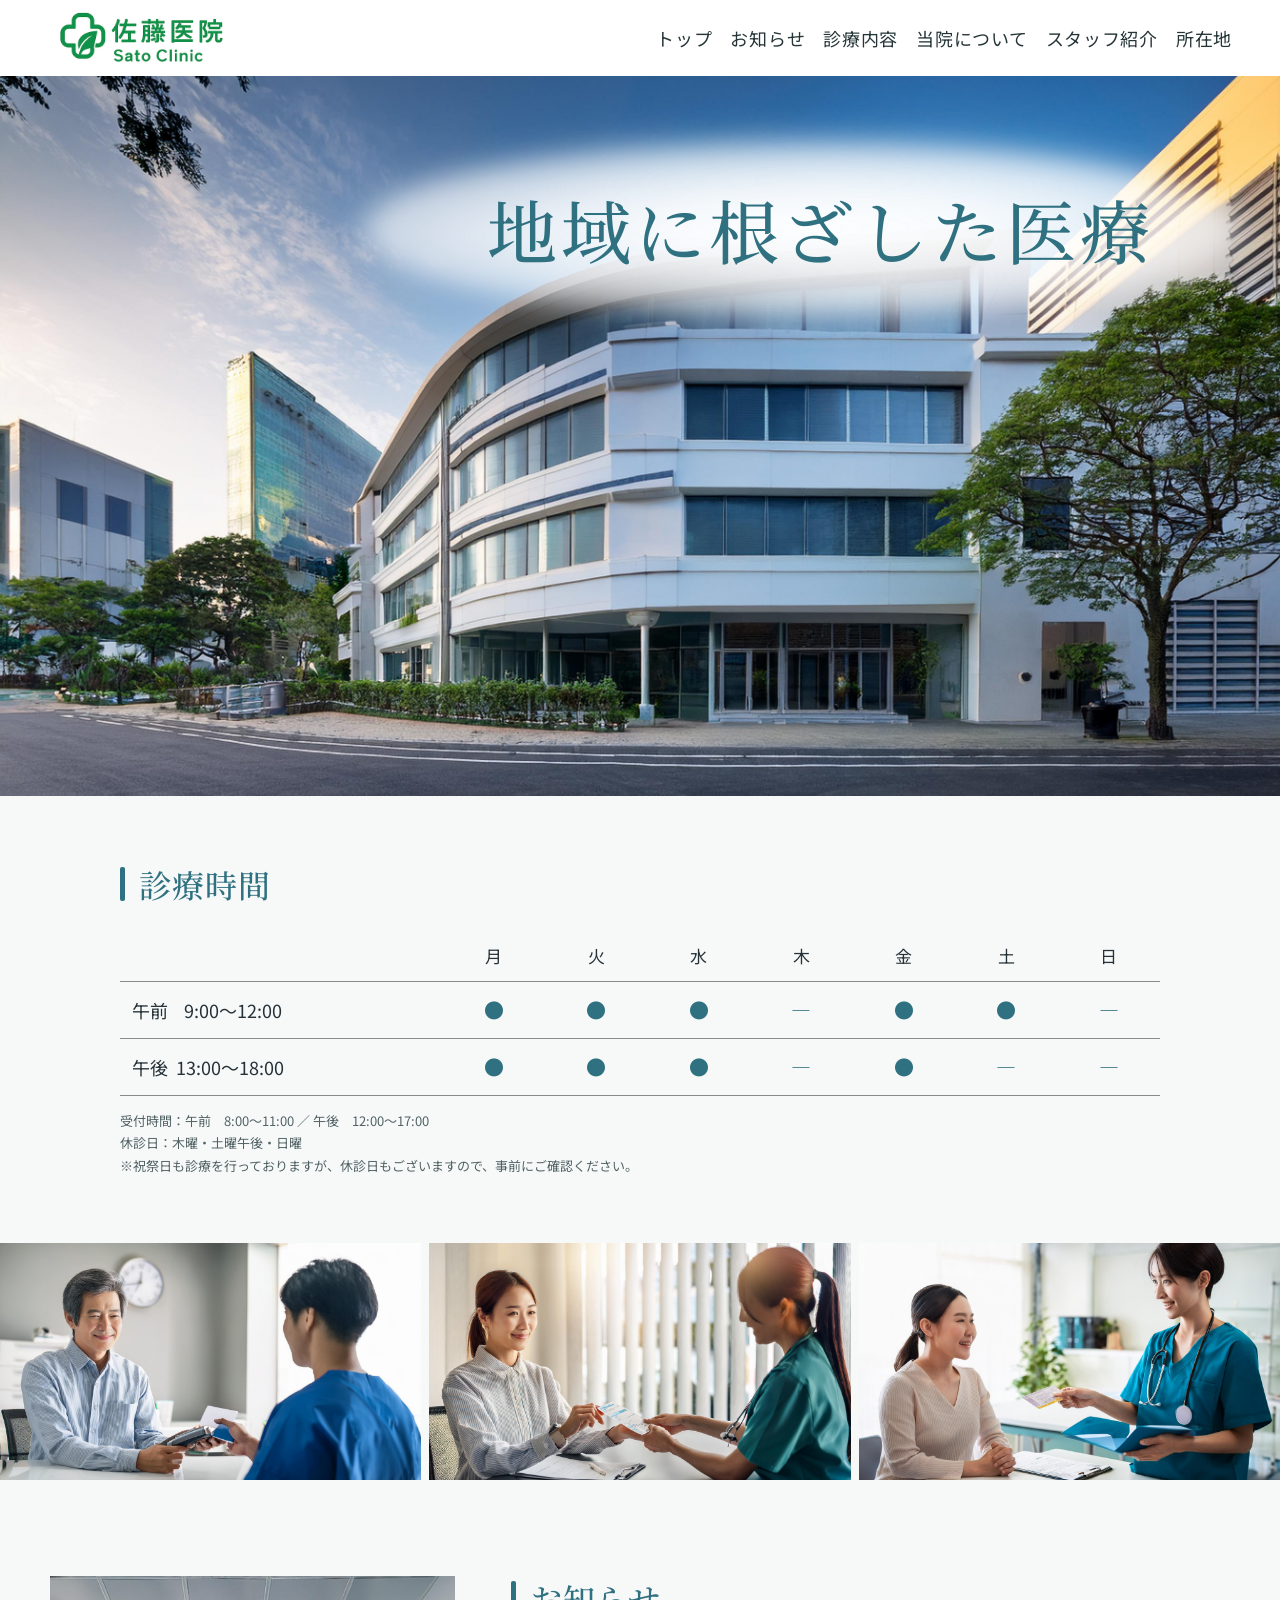
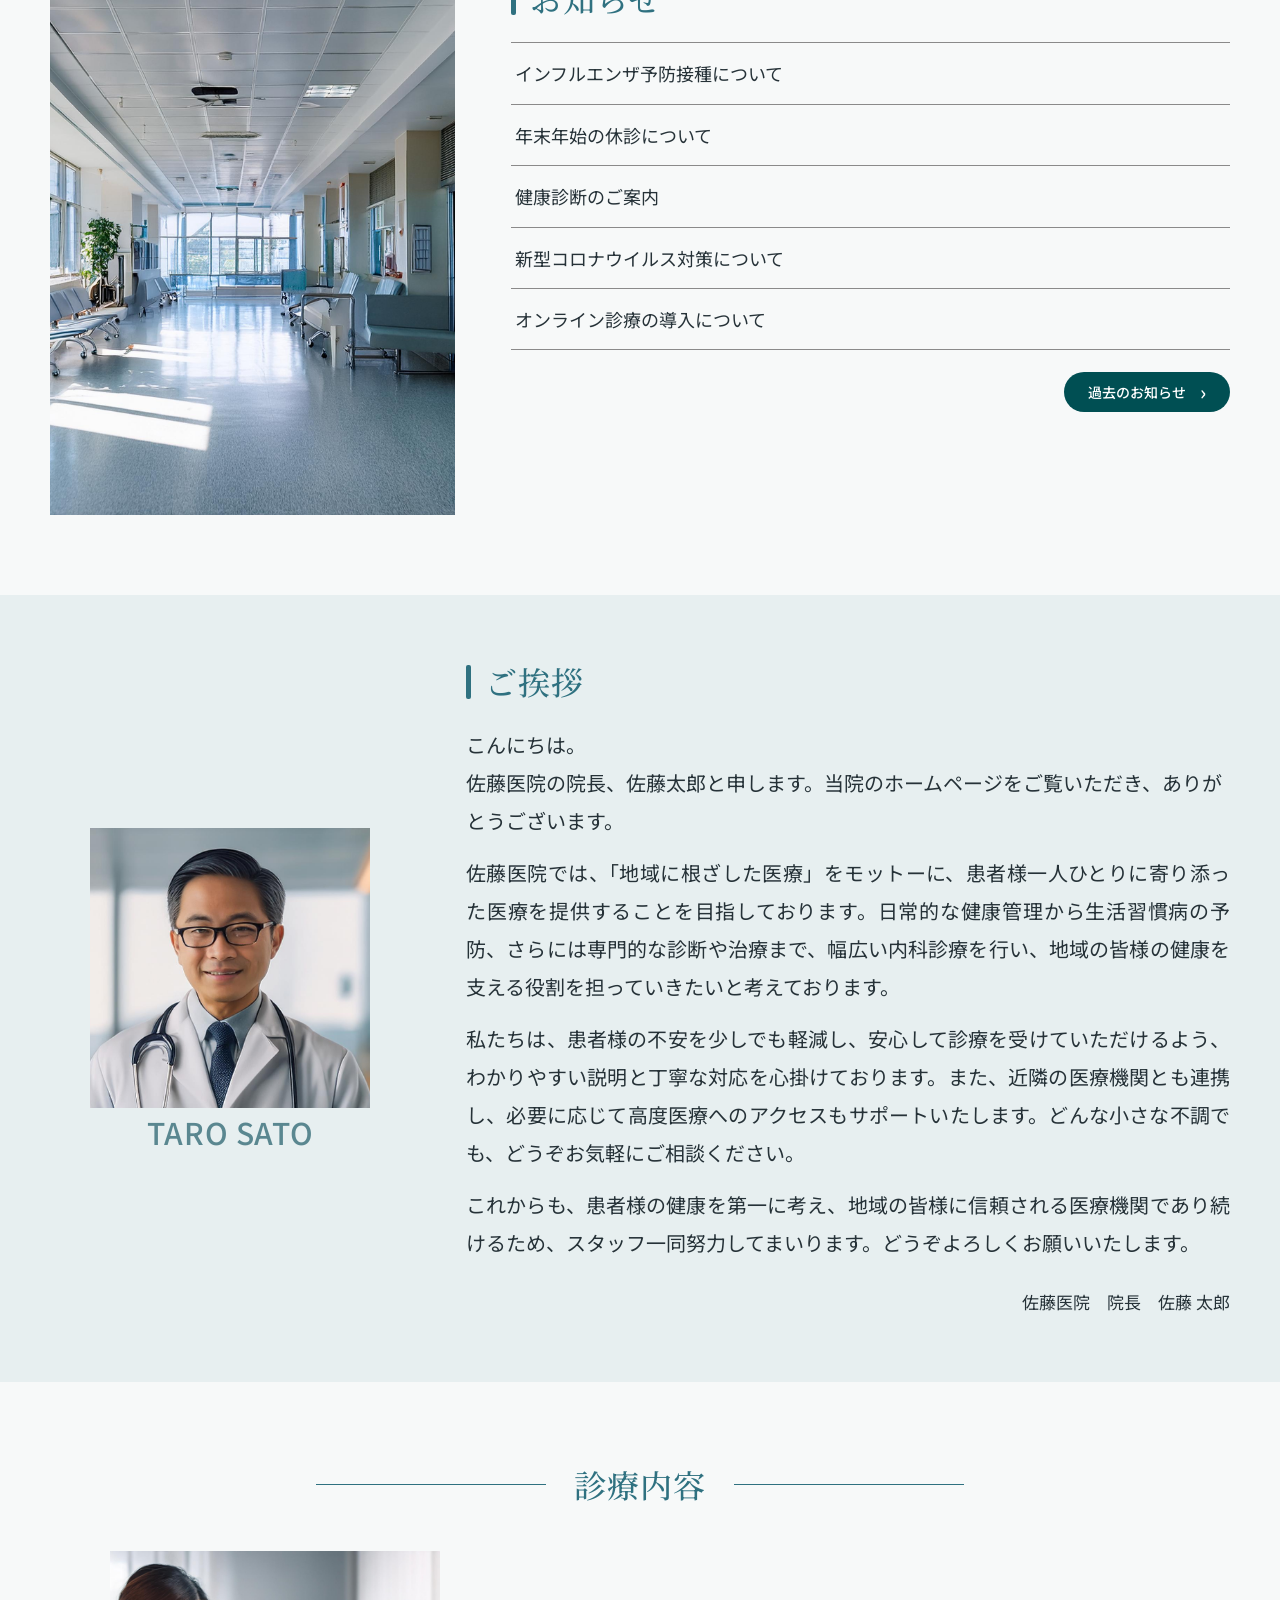
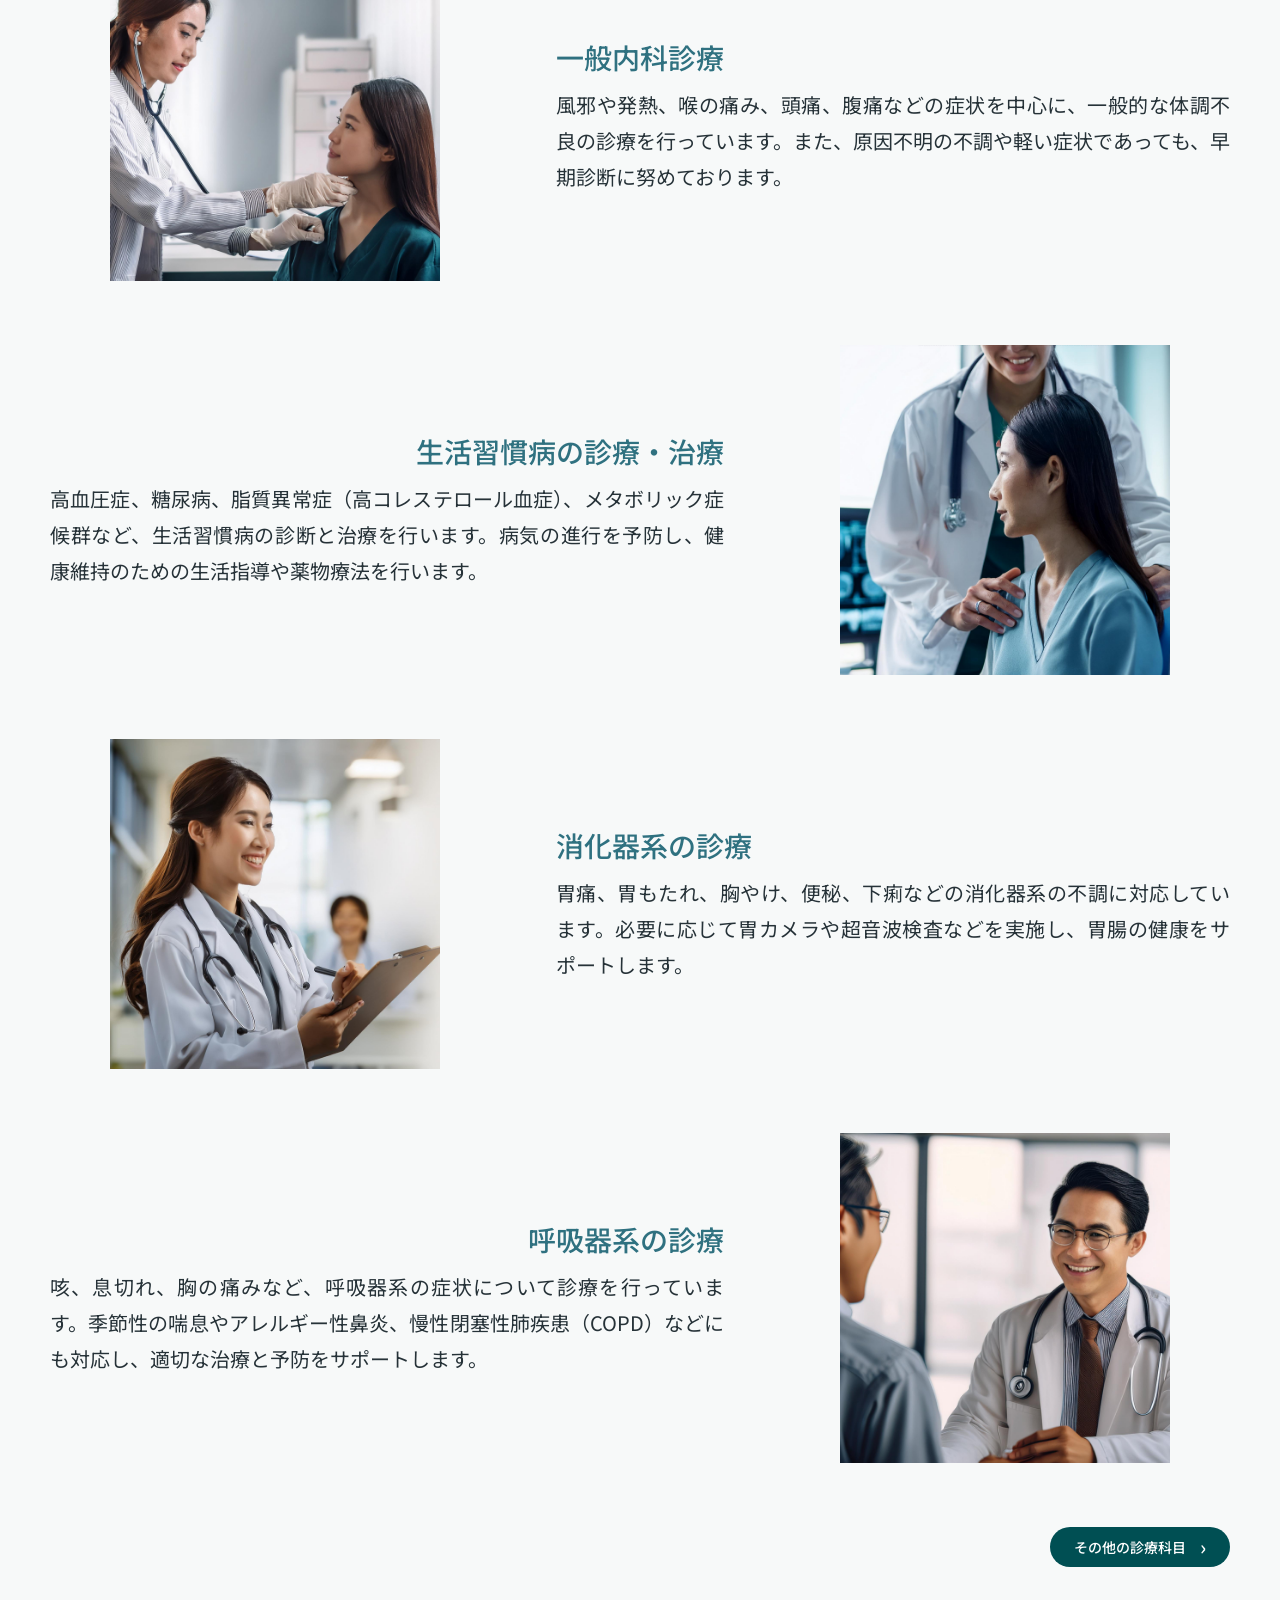
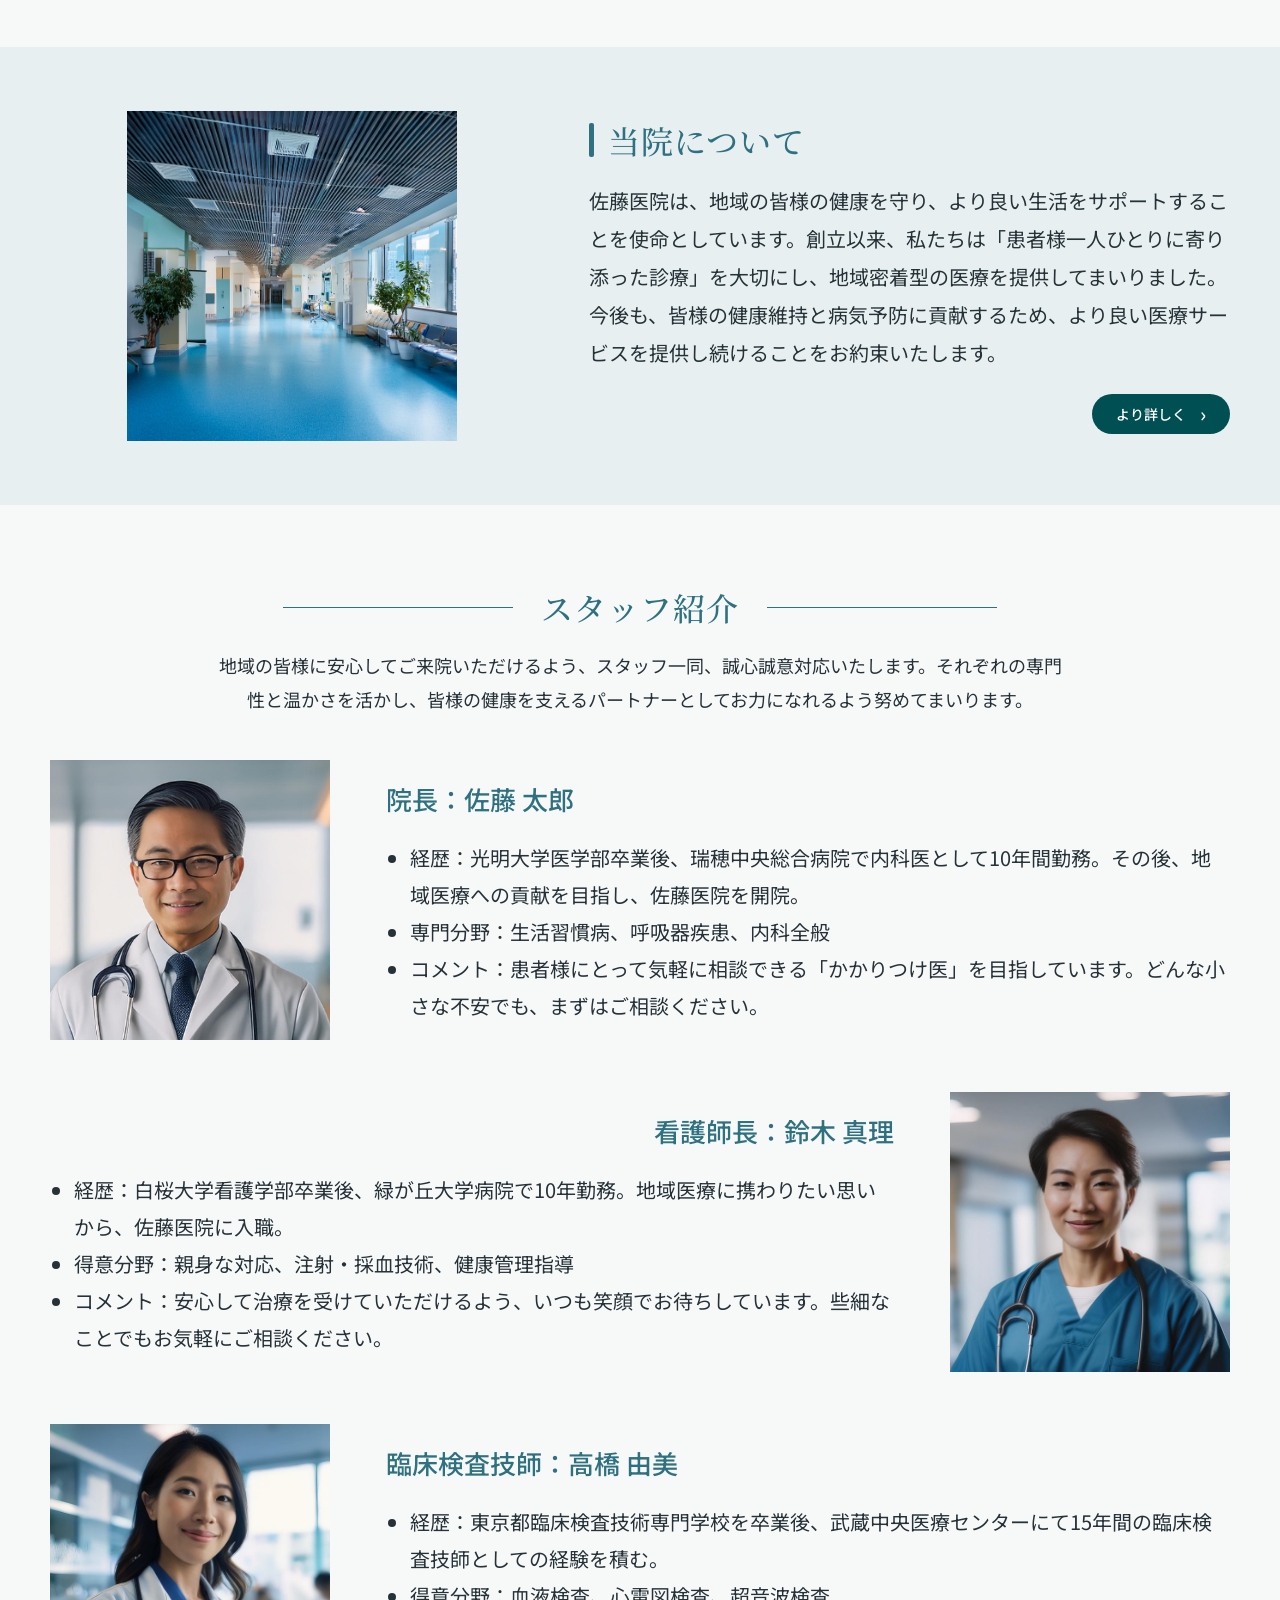
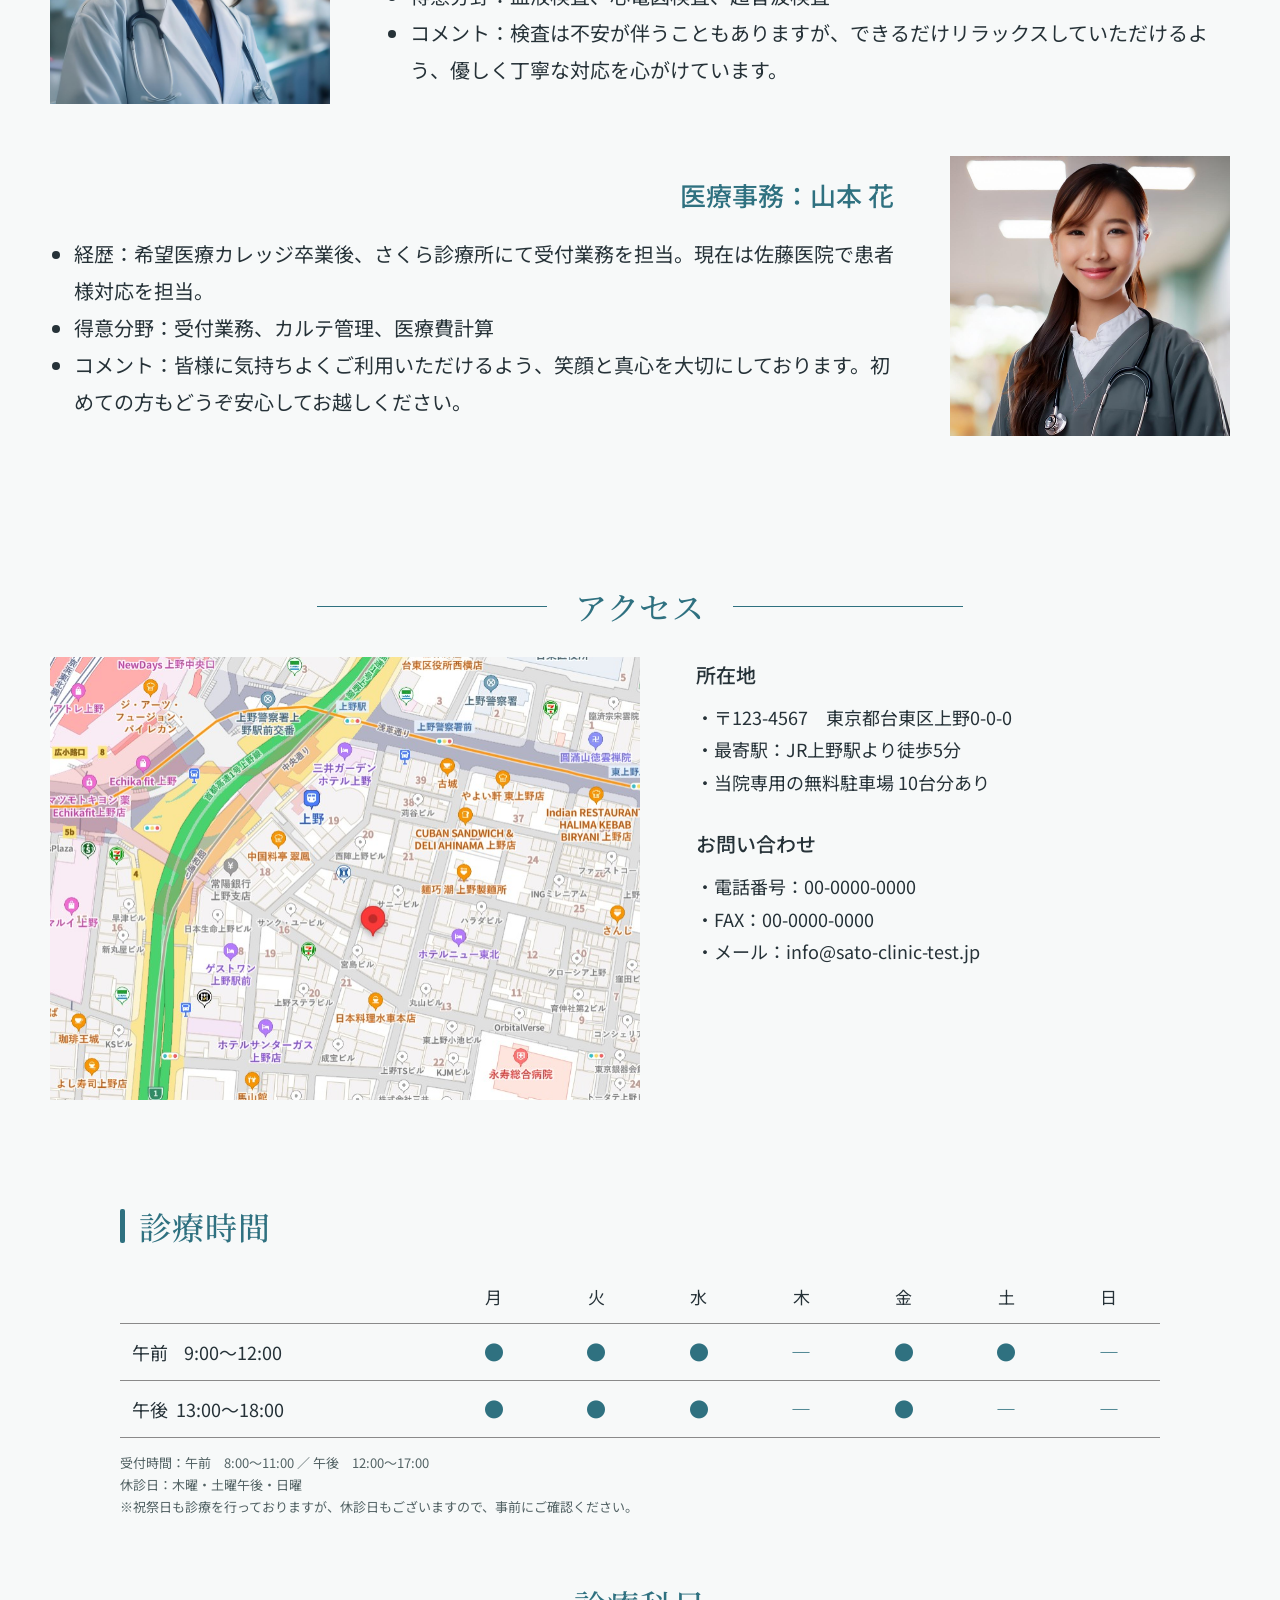
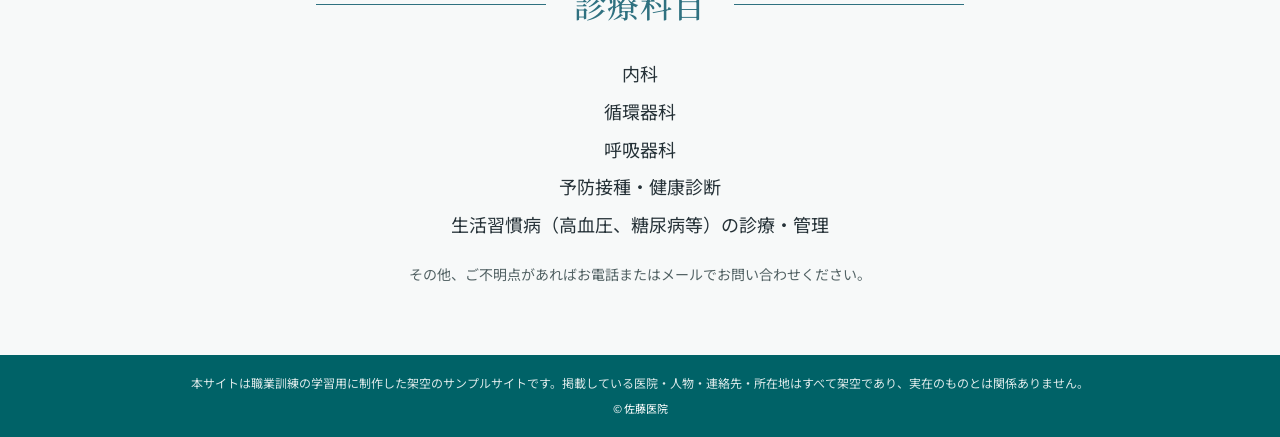
==== index.html @ 5539c9ad "スマホ版のメニューを押した際にメニューを閉じる処理を追加" ====
<!DOCTYPE html>
<html lang="ja">
<head>
  <meta charset="UTF-8">
  <meta name="viewport" content="width=device-width, initial-scale=1.0">
  <meta name="robots" content="noindex, nofollow">
  <meta name="description" content="佐藤医院の学習用サンプルサイトです。">
  <title>佐藤医院 | 地域に根ざした医療</title>
  <link rel="preconnect" href="https://fonts.googleapis.com">
  <link rel="preconnect" href="https://fonts.gstatic.com" crossorigin>
  <link href="https://fonts.googleapis.com/css2?family=Noto+Sans+JP:wght@400;500;600&family=Noto+Serif+JP:wght@400;500;600&display=swap" rel="stylesheet">
  <link rel="stylesheet" href="./css/style.css">
</head>
<body>
  <header class="site-header">
    <div class="header-inner">
      <a class="logo-link" href="#top" aria-label="佐藤医院 トップへ">
        <img class="site-logo" src="./assets/Logo/logo.png" alt="佐藤医院 Sato Clinic">
      </a>
      <nav class="desktop-nav" aria-label="メインナビゲーション">
        <a href="#top">トップ</a>
        <a href="#news">お知らせ</a>
        <a href="#services">診療内容</a>
        <a href="#about">当院について</a>
        <a href="#staff">スタッフ紹介</a>
        <a href="#access">所在地</a>
      </nav>
      <details class="mobile-menu">
        <summary aria-label="メニューを開く"><span></span><span></span><span></span></summary>
        <nav aria-label="スマートフォンメニュー">
          <a href="#top">トップ</a>
          <a href="#news">お知らせ</a>
          <a href="#services">診療内容</a>
          <a href="#about">当院について</a>
          <a href="#staff">スタッフ紹介</a>
          <a href="#access">所在地</a>
        </nav>
      </details>
    </div>
  </header>

  <main id="top">
    <section class="hero" aria-labelledby="hero-title">
      <img src="./assets/Hospital_Exterior/hospital_1.jpg" alt="佐藤医院の外観">
      <div class="hero-title-wrap">
        <h1 id="hero-title">地域に根ざした医療</h1>
      </div>
    </section>

    <section class="hours section-narrow" aria-labelledby="hours-top-title">
      <div class="section-heading section-heading-left">
        <span class="heading-bar" aria-hidden="true"></span>
        <h2 id="hours-top-title">診療時間</h2>
      </div>
      <div class="hours-table-wrap">
        <table class="hours-table">
          <caption class="sr-only">診療時間</caption>
          <thead>
            <tr>
              <th scope="col"></th>
              <th scope="col">月</th>
              <th scope="col">火</th>
              <th scope="col">水</th>
              <th scope="col">木</th>
              <th scope="col">金</th>
              <th scope="col">土</th>
              <th scope="col">日</th>
            </tr>
          </thead>
          <tbody>
            <tr>
              <th scope="row">午前&nbsp;&nbsp;&nbsp; <span class="hours-time-morning">9:00〜12:00</span></th>
              <td>●</td><td>●</td><td>●</td><td>―</td><td>●</td><td>●</td><td>―</td>
            </tr>
            <tr>
              <th scope="row">午後&nbsp; 13:00〜18:00</th>
              <td>●</td><td>●</td><td>●</td><td>―</td><td>●</td><td>―</td><td>―</td>
            </tr>
          </tbody>
        </table>
      </div>
      <p class="hours-note">受付時間：午前　8:00〜11:00 ／ 午後　12:00〜17:00<br>休診日：木曜・土曜午後・日曜<br>※祝祭日も診療を行っておりますが、休診日もございますので、事前にご確認ください。</p>
    </section>

    <section class="information-gallery" aria-label="医院のご案内イメージ">
      <div class="info-track">
        <figure><img src="./assets/Infomation_Image/information_1.jpg" alt="医師と患者の診療風景"></figure>
        <figure><img src="./assets/Infomation_Image/information_2.jpg" alt="医療スタッフによる案内風景"></figure>
        <figure><img src="./assets/Infomation_Image/information_3.jpg" alt="医療スタッフと患者の相談風景"></figure>
      </div>
      <div class="carousel-dots" aria-label="院内写真を選択">
        <button class="active" type="button" aria-label="1枚目を表示"></button>
        <button type="button" aria-label="2枚目を表示"></button>
        <button type="button" aria-label="3枚目を表示"></button>
      </div>
    </section>

    <section id="news" class="news section-wide">
      <div class="news-grid">
        <figure class="news-image"><img src="./assets/Hospital_Exterior/hospital_6.jpg" alt="佐藤医院の待合スペース"></figure>
        <div class="news-content">
          <div class="section-heading section-heading-left">
            <span class="heading-bar" aria-hidden="true"></span>
            <h2>お知らせ</h2>
          </div>
          <ul class="news-list">
            <li>インフルエンザ予防接種について</li>
            <li>年末年始の休診について</li>
            <li>健康診断のご案内</li>
            <li>新型コロナウイルス対策について</li>
            <li>オンライン診療の導入について</li>
          </ul>
          <div class="button-row"><a class="more-button" href="news.html">過去のお知らせ <span aria-hidden="true">›</span></a></div>
        </div>
      </div>
    </section>

    <section class="greeting band" aria-labelledby="greeting-title">
      <div class="content-shell greeting-grid">
        <div class="greeting-photo-wrap">
          <div class="greeting-photo-crop">
            <img class="greeting-photo" src="./assets/Doctor_Image/sato_taro.jpg" alt="院長 佐藤太郎">
          </div>
          <p class="roman-name">TARO SATO</p>
        </div>
        <div class="greeting-copy">
          <div class="section-heading section-heading-left">
            <span class="heading-bar" aria-hidden="true"></span>
            <h2 id="greeting-title">ご挨拶</h2>
          </div>
          <p>こんにちは。<br>佐藤医院の院長、佐藤太郎と申します。当院のホームページをご覧いただき、ありがとうございます。</p>
          <p>佐藤医院では、「地域に根ざした医療」をモットーに、患者様一人ひとりに寄り添った医療を提供することを目指しております。日常的な健康管理から生活習慣病の予防、さらには専門的な診断や治療まで、幅広い内科診療を行い、地域の皆様の健康を支える役割を担っていきたいと考えております。</p>
          <p>私たちは、患者様の不安を少しでも軽減し、安心して診療を受けていただけるよう、わかりやすい説明と丁寧な対応を心掛けております。また、近隣の医療機関とも連携し、必要に応じて高度医療へのアクセスもサポートいたします。どんな小さな不調でも、どうぞお気軽にご相談ください。</p>
          <p>これからも、患者様の健康を第一に考え、地域の皆様に信頼される医療機関であり続けるため、スタッフ一同努力してまいります。どうぞよろしくお願いいたします。</p>
          <p class="signature">佐藤医院　院長　佐藤 太郎</p>
        </div>
      </div>
    </section>

    <section id="services" class="services section-wide" aria-labelledby="services-title">
      <div class="section-heading section-heading-center">
        <span></span><h2 id="services-title">診療内容</h2><span></span>
      </div>

      <article class="service-row">
        <figure><img src="./assets/Patient_Image/patient_3.jpg" alt="一般内科診療の様子"></figure>
        <div>
          <h3>一般内科診療</h3>
          <p>風邪や発熱、喉の痛み、頭痛、腹痛などの症状を中心に、一般的な体調不良の診療を行っています。また、原因不明の不調や軽い症状であっても、早期診断に努めております。</p>
        </div>
      </article>

      <article class="service-row reverse">
        <figure><img src="./assets/Patient_Image/patient_8.jpg" alt="生活習慣病の診療の様子"></figure>
        <div>
          <h3>生活習慣病の診療・治療</h3>
          <p>高血圧症、糖尿病、脂質異常症（高コレステロール血症）、メタボリック症候群など、生活習慣病の診断と治療を行います。病気の進行を予防し、健康維持のための生活指導や薬物療法を行います。</p>
        </div>
      </article>

      <article class="service-row">
        <figure><img src="./assets/Medical_Image/medical_3.jpg" alt="消化器系の診療の様子"></figure>
        <div>
          <h3>消化器系の診療</h3>
          <p>胃痛、胃もたれ、胸やけ、便秘、下痢などの消化器系の不調に対応しています。必要に応じて胃カメラや超音波検査などを実施し、胃腸の健康をサポートします。</p>
        </div>
      </article>

      <article class="service-row reverse">
        <figure><img src="./assets/Medical_Image/medical_8.jpg" alt="医師による相談の様子"></figure>
        <div>
          <h3>呼吸器系の診療</h3>
          <p>咳、息切れ、胸の痛みなど、呼吸器系の症状について診療を行っています。季節性の喘息やアレルギー性鼻炎、慢性閉塞性肺疾患（COPD）などにも対応し、適切な治療と予防をサポートします。</p>
        </div>
      </article>

      <div class="button-row"><a class="more-button" href="#departments-title">その他の診療科目 <span aria-hidden="true">›</span></a></div>
    </section>

    <section id="about" class="about band" aria-labelledby="about-title">
      <div class="content-shell about-grid">
        <figure><img src="./assets/Hospital_Exterior/hospital_4.jpg" alt="佐藤医院の院内"></figure>
        <div>
          <div class="section-heading section-heading-left">
            <span class="heading-bar" aria-hidden="true"></span>
            <h2 id="about-title">当院について</h2>
          </div>
          <p>佐藤医院は、地域の皆様の健康を守り、より良い生活をサポートすることを使命としています。創立以来、私たちは「患者様一人ひとりに寄り添った診療」を大切にし、地域密着型の医療を提供してまいりました。今後も、皆様の健康維持と病気予防に貢献するため、より良い医療サービスを提供し続けることをお約束いたします。</p>
          <div class="button-row"><a class="more-button" href="about.html">より詳しく <span aria-hidden="true">›</span></a></div>
        </div>
      </div>
    </section>

    <section id="staff" class="staff section-wide" aria-labelledby="staff-title">
      <div class="section-heading section-heading-center">
        <span></span><h2 id="staff-title">スタッフ紹介</h2><span></span>
      </div>
      <p class="staff-lead">地域の皆様に安心してご来院いただけるよう、スタッフ一同、誠心誠意対応いたします。それぞれの専門性と温かさを活かし、皆様の健康を支えるパートナーとしてお力になれるよう努めてまいります。</p>

      <article class="staff-row">
        <figure><img src="./assets/Doctor_Image/sato_taro.jpg" alt="院長 佐藤太郎"></figure>
        <div>
          <h3>院長：佐藤 太郎</h3>
          <ul>
            <li>経歴：光明大学医学部卒業後、瑞穂中央総合病院で内科医として10年間勤務。その後、地域医療への貢献を目指し、佐藤医院を開院。</li>
            <li>専門分野：生活習慣病、呼吸器疾患、内科全般</li>
            <li>コメント：患者様にとって気軽に相談できる「かかりつけ医」を目指しています。どんな小さな不安でも、まずはご相談ください。</li>
          </ul>
        </div>
      </article>
      <article class="staff-row reverse">
        <figure><img src="./assets/Doctor_Image/suzuki_mari.jpg" alt="看護師長 鈴木真理"></figure>
        <div>
          <h3>看護師長：鈴木 真理</h3>
          <ul>
            <li>経歴：白桜大学看護学部卒業後、緑が丘大学病院で10年勤務。地域医療に携わりたい思いから、佐藤医院に入職。</li>
            <li>得意分野：親身な対応、注射・採血技術、健康管理指導</li>
            <li>コメント：安心して治療を受けていただけるよう、いつも笑顔でお待ちしています。些細なことでもお気軽にご相談ください。</li>
          </ul>
        </div>
      </article>
      <article class="staff-row">
        <figure><img src="./assets/Doctor_Image/takahashi_yumi.jpg" alt="臨床検査技師 高橋由美"></figure>
        <div>
          <h3>臨床検査技師：高橋 由美</h3>
          <ul>
            <li>経歴：東京都臨床検査技術専門学校を卒業後、武蔵中央医療センターにて15年間の臨床検査技師としての経験を積む。</li>
            <li>得意分野：血液検査、心電図検査、超音波検査</li>
            <li>コメント：検査は不安が伴うこともありますが、できるだけリラックスしていただけるよう、優しく丁寧な対応を心がけています。</li>
          </ul>
        </div>
      </article>
      <article class="staff-row reverse">
        <figure><img src="./assets/Doctor_Image/yamamoto_hana.jpg" alt="医療事務 山本花"></figure>
        <div>
          <h3>医療事務：山本 花</h3>
          <ul>
            <li>経歴：希望医療カレッジ卒業後、さくら診療所にて受付業務を担当。現在は佐藤医院で患者様対応を担当。</li>
            <li>得意分野：受付業務、カルテ管理、医療費計算</li>
            <li>コメント：皆様に気持ちよくご利用いただけるよう、笑顔と真心を大切にしております。初めての方もどうぞ安心してお越しください。</li>
          </ul>
        </div>
      </article>
    </section>

    <section id="access" class="access section-wide" aria-labelledby="access-title">
      <div class="section-heading section-heading-center compact-heading">
        <span></span><h2 id="access-title">アクセス</h2><span></span>
      </div>
      <div class="access-grid">
        <figure><img src="./assets/map.jpg" alt="佐藤医院周辺の地図"></figure>
        <div class="access-info">
          <h3>所在地</h3>
          <p>・〒123-4567　東京都台東区上野0-0-0<br>・最寄駅：JR上野駅より徒歩5分<br>・当院専用の無料駐車場 10台分あり</p>
          <h3>お問い合わせ</h3>
          <p>・電話番号：00-0000-0000<br>・FAX：00-0000-0000<br>・メール：info@sato-clinic-test.jp</p>
        </div>
      </div>
    </section>

    <section class="hours section-narrow hours-bottom" aria-labelledby="hours-bottom-title">
      <div class="section-heading section-heading-left">
        <span class="heading-bar" aria-hidden="true"></span>
        <h2 id="hours-bottom-title">診療時間</h2>
      </div>
      <div class="hours-table-wrap">
        <table class="hours-table">
          <caption class="sr-only">診療時間</caption>
          <thead>
            <tr><th scope="col"></th><th scope="col">月</th><th scope="col">火</th><th scope="col">水</th><th scope="col">木</th><th scope="col">金</th><th scope="col">土</th><th scope="col">日</th></tr>
          </thead>
          <tbody>
            <tr><th scope="row">午前&nbsp;&nbsp;&nbsp; <span class="hours-time-morning">9:00〜12:00</span></th><td>●</td><td>●</td><td>●</td><td>―</td><td>●</td><td>●</td><td>―</td></tr>
            <tr><th scope="row">午後&nbsp; 13:00〜18:00</th><td>●</td><td>●</td><td>●</td><td>―</td><td>●</td><td>―</td><td>―</td></tr>
          </tbody>
        </table>
      </div>
      <p class="hours-note">受付時間：午前　8:00〜11:00 ／ 午後　12:00〜17:00<br>休診日：木曜・土曜午後・日曜<br>※祝祭日も診療を行っておりますが、休診日もございますので、事前にご確認ください。</p>
    </section>

    <section class="departments section-narrow" aria-labelledby="departments-title">
      <div class="section-heading section-heading-center compact-heading"><span></span><h2 id="departments-title">診療科目</h2><span></span></div>
      <ul>
        <li>内科</li>
        <li>循環器科</li>
        <li>呼吸器科</li>
        <li>予防接種・健康診断</li>
        <li>生活習慣病（高血圧、糖尿病等）の診療・管理</li>
      </ul>
      <p>その他、ご不明点があればお電話またはメールでお問い合わせください。</p>
    </section>
  </main>

  <footer class="site-footer">
    <p class="disclaimer">本サイトは職業訓練の学習用に制作した架空のサンプルサイトです。掲載している医院・人物・連絡先・所在地はすべて架空であり、実在のものとは関係ありません。</p>
    <p class="copyright">© 佐藤医院</p>
  </footer>
  <script>
    const mobileMenu = document.querySelector(".mobile-menu");
    if (mobileMenu) {
      mobileMenu.querySelectorAll("nav a").forEach((link) => {
        link.addEventListener("click", () => {
          mobileMenu.open = false;
        });
      });
    }

    const galleryTrack = document.querySelector(".info-track");
    const gallerySlides = galleryTrack ? [...galleryTrack.querySelectorAll("figure")] : [];
    const galleryDots = [...document.querySelectorAll(".carousel-dots button")];

    if (galleryTrack && gallerySlides.length === galleryDots.length) {
      let galleryUpdateFrame = 0;

      const updateGalleryDot = () => {
        galleryUpdateFrame = 0;
        const trackCenter = galleryTrack.getBoundingClientRect().left + galleryTrack.clientWidth / 2;
        let activeIndex = 0;
        let closestDistance = Infinity;

        gallerySlides.forEach((slide, index) => {
          const rect = slide.getBoundingClientRect();
          const distance = Math.abs(rect.left + rect.width / 2 - trackCenter);
          if (distance < closestDistance) {
            closestDistance = distance;
            activeIndex = index;
          }
        });

        galleryDots.forEach((dot, index) => dot.classList.toggle("active", index === activeIndex));
      };

      galleryTrack.addEventListener("scroll", () => {
        if (!galleryUpdateFrame) galleryUpdateFrame = requestAnimationFrame(updateGalleryDot);
      }, { passive: true });
      galleryDots.forEach((dot, index) => {
        dot.addEventListener("click", () => {
          const slide = gallerySlides[index];
          const trackRect = galleryTrack.getBoundingClientRect();
          const slideRect = slide.getBoundingClientRect();
          const targetLeft = galleryTrack.scrollLeft + slideRect.left - trackRect.left
            - (galleryTrack.clientWidth - slideRect.width) / 2;

          galleryTrack.scrollTo({ left: targetLeft, behavior: "smooth" });
        });
      });
      window.addEventListener("resize", updateGalleryDot);
      updateGalleryDot();
    }
  </script>
</body>
</html>
---- css/style.css ----
:root{
  --color-primary:#2F7180;
  --color-primary-dark:#004F53;
  --color-primary-light:#5A8790;
  --color-footer:#006267;
  --color-background:#F7F9F9;
  --color-background-tint:#E7EFF0;
  --color-text:#263238;
  --color-muted:#526264;
  --color-border:#8A8A8A;
  --color-border-soft:#B7BFC0;
  --color-white:#fff;
  --max:1180px;
}

*{box-sizing:border-box}
html{scroll-behavior:smooth}
body{
  margin:0;
  color:var(--color-text);
  background:var(--color-background);
  font-family:"Noto Sans JP",system-ui,-apple-system,"Hiragino Kaku Gothic ProN","Yu Gothic",sans-serif;
  font-weight:400;
  line-height:1.8;
  -webkit-font-smoothing:antialiased;
}
img{display:block;max-width:100%;height:auto}
a{color:inherit;text-decoration:none}
figure,p,h1,h2,h3,ul{margin-top:0}
.sr-only{position:absolute;width:1px;height:1px;padding:0;margin:-1px;overflow:hidden;clip:rect(0,0,0,0);white-space:nowrap;border:0}

.site-header{
  height:76px;
  background:#fff;
  display:flex;
  align-items:center;
  position:relative;
  z-index:20;
}
.header-inner{width:min(100% - 96px,1320px);margin:auto;display:flex;align-items:center;justify-content:space-between;gap:48px}
.logo-link{display:block;flex:0 0 auto}
.site-logo{width:190px;height:auto}
.desktop-nav{display:flex;align-items:center;gap:18px;font-size:18px;letter-spacing:.04em}
.desktop-nav a{padding:8px 0;transition:.2s color}
.desktop-nav{color:#263638}
.desktop-nav a:hover{color:#0b7478}
.mobile-menu{display:none}

.hero{position:relative;width:100%;overflow:hidden;background:var(--color-background-tint)}
.hero>img{width:100%;height:720px;object-fit:cover;object-position:center}
.hero-title-wrap{
  position:absolute;
  top:90px;
  right:max(7vw,56px);
  padding:14px 36px 16px 72px;
  border-radius:50%;
  isolation:isolate;
}
.hero-title-wrap::before{
  content:"";
  position:absolute;
  z-index:-1;
  inset:-22px -42px;
  border-radius:50%;
  background:radial-gradient(ellipse at 52% 49%,rgba(255,255,255,.97) 0%,rgba(255,255,255,.9) 26%,rgba(255,255,255,.7) 48%,rgba(255,255,255,.36) 70%,rgba(255,255,255,.1) 88%,transparent 100%);
  filter:blur(11px);
  pointer-events:none;
}
.hero-title-wrap::after{
  content:"";
  position:absolute;
  z-index:-1;
  inset:-35px -60px;
  border-radius:50%;
  background:
    radial-gradient(ellipse at 23% 54%,rgba(255,255,255,.42) 0%,rgba(255,255,255,.22) 38%,transparent 78%),
    radial-gradient(ellipse at 77% 42%,rgba(255,255,255,.36) 0%,rgba(255,255,255,.18) 44%,transparent 80%),
    radial-gradient(ellipse at 50% 52%,rgba(255,255,255,.16) 0%,rgba(255,255,255,.08) 54%,transparent 100%);
  filter:blur(14px);
  pointer-events:none;
}
.hero h1{position:relative;z-index:1;margin:0;color:var(--color-primary);font-family:"Noto Serif JP",serif;font-size:70px;font-weight:500;letter-spacing:.06em;line-height:1.4;white-space:nowrap}

.section-wide,.section-narrow,.content-shell{width:min(100% - 96px,var(--max));margin-inline:auto}
.section-wide{padding:80px 0}
.section-narrow{padding:66px 0}
.band{background:var(--color-background-tint);padding:64px 0}

.section-heading{color:var(--color-primary);display:flex;align-items:center;margin-bottom:32px}
.section-heading h2{margin:0;font-family:"Noto Serif JP",serif;font-size:32px;line-height:1.4;font-weight:500;letter-spacing:.03em}
.section-heading-left{gap:14px}
.heading-bar{width:5px;height:34px;background:var(--color-primary);border-radius:2px;flex:0 0 auto}
.section-heading-center{justify-content:center;gap:28px}
.section-heading-center>span{height:1px;background:var(--color-primary);flex:1;max-width:230px}
.compact-heading{margin-bottom:28px}

.hours{max-width:1040px}
.hours .section-heading{margin-bottom:24px}
.hours-table-wrap{overflow:hidden}
.hours-table{width:100%;border-collapse:collapse;color:var(--color-text);font-size:18px}
.hours-table th,.hours-table td{padding:10px 12px;text-align:center;border-bottom:1px solid var(--color-border);font-weight:400}
.hours-table thead th{font-size:17px}
.hours-table tbody th{text-align:left;white-space:nowrap;width:31%;font-weight:400}
.hours-table td{color:var(--color-primary);font-size:20px}
.hours-note{margin:14px 0 0;font-size:13px;line-height:1.7;color:var(--color-muted)}

.information-gallery{width:100%;overflow:hidden;padding:0 0 32px}
.info-track{display:grid;grid-template-columns:repeat(3,1fr);gap:8px}
.info-track figure{margin:0;overflow:hidden}
.info-track img{width:100%;aspect-ratio:16/9;object-fit:cover}
.carousel-dots{display:none}

.news{padding-top:64px}
.news-grid{display:grid;grid-template-columns:minmax(280px,.72fr) minmax(420px,1.28fr);align-items:start;gap:56px}
.news-image{margin:0}
.news-image img{width:100%;aspect-ratio:3/4;object-fit:cover}
.news-content .section-heading{margin-bottom:22px}
.news-list{list-style:none;margin:0;padding:0;border-top:1px solid var(--color-border)}
.news-list li{font-size:18px;padding:14px 4px;border-bottom:1px solid var(--color-border)}
.button-row{display:flex;justify-content:flex-end;margin-top:22px}
.more-button{min-height:40px;padding:8px 24px;border-radius:999px;background:var(--color-primary-dark);color:var(--color-white);display:inline-flex;align-items:center;gap:14px;font-size:14px;font-weight:500;line-height:1.2;white-space:nowrap;transition:background-color .18s ease}
.more-button:focus-visible{background:#17666B;outline:2px solid var(--color-primary-light);outline-offset:3px}
@media (hover:hover) and (pointer:fine){.more-button:hover{background:#17666B}}
.more-button span{font-size:20px;line-height:1}

.greeting-grid{display:grid;grid-template-columns:360px 1fr;gap:56px;align-items:center}
.greeting-photo-wrap{text-align:center}
.greeting-photo-crop{width:280px;aspect-ratio:1/1;overflow:hidden;margin-inline:auto}
.greeting-photo{width:100%;height:100%;aspect-ratio:1/1;object-fit:cover;object-position:92% center;transform:scale(1.9);transform-origin:50% 19%}
.roman-name{margin:6px 0 0;color:var(--color-primary-light);font-size:30px;line-height:1.2;font-weight:500;letter-spacing:.02em;text-align:center}
.greeting-copy .section-heading{margin-bottom:22px}
.greeting-copy p{font-size:20px;line-height:1.9;margin-bottom:14px}
.greeting-copy .signature{text-align:right;margin-top:24px;margin-bottom:0;font-size:17px}

.services .section-heading-center{margin-bottom:44px}
.service-row{display:grid;grid-template-columns:minmax(330px,.8fr) minmax(0,1.2fr);align-items:center;gap:56px;margin-bottom:64px}
.service-row.reverse{grid-template-columns:minmax(0,1.2fr) minmax(330px,.8fr)}
.service-row.reverse figure{order:2}
.service-row figure{margin:0}
.service-row img{width:330px;max-width:100%;aspect-ratio:1/1;object-fit:cover;margin-inline:auto}
.services .service-row:nth-of-type(3) img,.services .service-row:nth-of-type(4) img{transform:scaleX(-1)}
.services .service-row:nth-of-type(2) img,.services .service-row:nth-of-type(3) img{object-position:right center}
.service-row h3{margin-bottom:10px;color:var(--color-primary);font-size:28px;font-weight:500;line-height:1.45}
.service-row p{font-size:20px;line-height:1.8;margin:0}
@media (min-width:761px){
  .service-row.reverse h3{text-align:right}
  .greeting-copy p:not(:first-of-type):not(.signature),.service-row p{text-align:justify;text-justify:inter-ideograph}
}

.about-grid{display:grid;grid-template-columns:minmax(360px,.86fr) minmax(0,1.14fr);gap:56px;align-items:center}
.about-grid figure{margin:0}
.about-grid img{width:330px;max-width:100%;aspect-ratio:1/1;object-fit:cover;margin-inline:auto}
.about-grid .section-heading{margin-bottom:20px}
.about-grid p{font-size:20px;line-height:1.9;margin-bottom:0}

.staff{padding-bottom:56px}
.staff-lead{max-width:860px;margin:-14px auto 44px;text-align:center;font-size:18px;line-height:1.9}
.staff-row{display:grid;grid-template-columns:280px 1fr;gap:56px;align-items:center;margin-bottom:52px}
.staff-row.reverse{grid-template-columns:1fr 280px}
.staff-row.reverse figure{order:2}
.staff-row.reverse h3{text-align:right}
.staff-row figure{margin:0;overflow:hidden}
.staff-row img{width:100%;aspect-ratio:1/1;object-fit:cover;transform:scale(var(--staff-image-zoom,1));transform-origin:var(--staff-image-origin,50% 50%)}
.staff-row:nth-of-type(1) img{object-position:92% center;--staff-image-zoom:1.9;--staff-image-origin:50% 19%}
.staff-row:nth-of-type(2) img{object-position:right center;--staff-image-zoom:1.35;--staff-image-origin:60% 10%}
.staff-row:nth-of-type(3) img{object-position:47% center;--staff-image-zoom:1.25;--staff-image-origin:50% 20%}
.staff-row:nth-of-type(4) img{object-position:11.5% center;--staff-image-zoom:1.45;--staff-image-origin:0% 0%}
.staff-row:nth-of-type(4) figure{transform:scaleX(-1)}
.staff-row h3{color:var(--color-primary);font-size:26px;font-weight:500;margin-bottom:16px}
.staff-row ul{font-size:20px;line-height:1.85;margin:0;padding-left:1.2em}

.access{padding-top:40px}
.access-grid{display:grid;grid-template-columns:minmax(430px,1.05fr) minmax(340px,.95fr);gap:56px;align-items:start}
.access-grid figure{margin:0}
.access-grid img{width:100%;aspect-ratio:4/3;object-fit:cover}
.access-info h3{color:var(--color-text);font-size:20px;font-weight:500;margin:0 0 8px}
.access-info p{font-size:18px;line-height:1.8;margin:0 0 28px}

.hours-bottom{padding-top:24px;padding-bottom:44px}
.departments{padding-top:20px;padding-bottom:68px;text-align:center}
.departments ul{list-style:none;padding:0;margin:0 auto 18px;font-size:18px;line-height:2.1}
.departments p{font-size:14px;margin:0;color:var(--color-muted)}

.site-footer{background:var(--color-footer);color:var(--color-white);padding:18px 24px;text-align:center}
.disclaimer{max-width:1180px;margin:0 auto 6px;font-size:12px;line-height:1.65;color:rgba(255,255,255,.86)}
.copyright{margin:0;font-size:11px}

@media (max-width: 760px){
  :root{--mobile-pad:24px}
  body{line-height:1.75;background:var(--color-background);overflow-x:hidden;overflow-x:clip}
  .site-header{height:58px;background:#fff}
  .header-inner{width:100%;padding:0 14px 0 12px;gap:12px}
  .site-logo{width:96px}
  .desktop-nav{display:none}
  .mobile-menu{display:block;position:relative}
  .mobile-menu summary{list-style:none;width:44px;height:44px;display:flex;flex-direction:column;align-items:center;justify-content:center;gap:4px;cursor:pointer}
  .mobile-menu summary::-webkit-details-marker{display:none}
  .mobile-menu summary span{width:17px;height:2px;background:#2f3b3c;border-radius:2px}
  .mobile-menu nav{position:absolute;right:0;top:47px;width:210px;background:#fff;box-shadow:0 8px 28px rgba(20,48,50,.16);border:1px solid #e3eaeb;padding:8px 16px;display:flex;flex-direction:column;z-index:30}
  .mobile-menu nav a{font-size:14px;padding:11px 4px;border-bottom:1px solid #edf1f2}
  .mobile-menu nav a:last-child{border-bottom:0}

  .hero>img{height:auto;aspect-ratio:390/220;object-fit:cover;object-position:center}
  .hero-title-wrap{top:24px;right:8px;padding:6px 12px 7px 34px}
  .hero-title-wrap::before{inset:-10px -20px;filter:blur(7px)}
  .hero-title-wrap::after{inset:-14px -24px;filter:blur(8px)}
  .hero h1{font-size:28px;line-height:1.35;letter-spacing:.03em}

  .section-wide,.section-narrow,.content-shell{width:auto;margin:0;padding-left:var(--mobile-pad);padding-right:var(--mobile-pad)}
  .section-wide{padding-top:48px;padding-bottom:48px}
  .section-narrow{padding-top:40px;padding-bottom:40px}
  .band{padding:44px 0}

  .section-heading{margin-bottom:24px}
  .section-heading h2{font-size:22px;line-height:1.45}
  .section-heading-left{gap:9px}
  .heading-bar{width:3px;height:23px}
  .section-heading-center{gap:14px}
  .section-heading-center>span{max-width:none}
  .compact-heading{margin-bottom:22px}

  .hours{padding-top:32px;padding-bottom:28px}
  .hours .section-heading{margin-bottom:14px}
  .hours .section-heading h2{font-size:20px}
  .hours-table-wrap{width:100%;overflow:hidden}
  .hours-table{font-size:12px;table-layout:fixed}
  .hours-table th,.hours-table td{padding:7px 2px}
  .hours-table thead th{font-size:12px}
  .hours-table thead th:first-child{width:35%}
  .hours-table tbody th{font-size:12px;line-height:1.3;width:35%;white-space:normal;padding-left:0}
  .hours-table td{font-size:12px}
  .hours-note{font-size:12px;line-height:1.65;margin-top:10px}

  .information-gallery{padding-bottom:28px;background:var(--color-background)}
  .info-track{display:flex;gap:12px;overflow-x:auto;scroll-snap-type:x mandatory;padding:0 var(--mobile-pad);scrollbar-width:none}
  .info-track::-webkit-scrollbar{display:none}
  .info-track figure{flex:0 0 78%;scroll-snap-align:center}
  .info-track img{width:100%;aspect-ratio:16/9;object-fit:cover}
  .carousel-dots{display:flex;justify-content:center;gap:6px;margin-top:8px}
  .carousel-dots button{width:7px;height:7px;padding:0;border:0;border-radius:50%;background:var(--color-border-soft);cursor:pointer}
  .carousel-dots button.active{background:var(--color-primary)}
  .carousel-dots button:focus-visible{outline:2px solid var(--color-primary);outline-offset:3px}

  .news{padding-top:36px}
  .news-grid{display:block}
  .news-image{margin:0 0 20px}
  .news-image img{width:100%;aspect-ratio:16/9;object-fit:cover}
  .news-content .section-heading{margin-bottom:16px}
  .news-list li{font-size:16px;padding:10px 2px}
  .button-row{margin-top:16px}
  .more-button{min-height:44px;padding:10px 20px;font-size:14px}

  .greeting-grid{display:block}
  .greeting-photo-wrap{margin-bottom:18px}
  .greeting-photo-crop{width:210px;max-width:68%}
  .roman-name{font-size:18px;margin-top:7px}
  .greeting-copy .section-heading{margin-bottom:16px}
  .greeting-copy p{font-size:16px;line-height:1.75;margin-bottom:14px}
  .greeting-copy .signature{font-size:14px;margin-top:20px}

  .services .section-heading-center{margin-bottom:28px}
  .service-row,.service-row.reverse{display:block;margin-bottom:36px}
  .service-row.reverse figure{order:initial}
  .service-row figure{margin:0 0 12px}
  .service-row img{width:100%;aspect-ratio:16/9;object-fit:cover}
  .service-row h3{font-size:18px;line-height:1.5;margin-bottom:10px}
  .service-row p{font-size:16px;line-height:1.75}

  .about-grid{display:block}
  .about-grid figure{margin:0 0 16px}
  .about-grid img{aspect-ratio:16/9}
  .about-grid .section-heading{margin-bottom:16px}
  .about-grid p{font-size:16px;line-height:1.75}

  .staff{padding-bottom:22px}
  .staff-lead{font-size:14px;line-height:1.75;margin:-4px 0 24px;text-align:left}
  .staff-row,.staff-row.reverse{display:flex;flex-direction:column;gap:0;align-items:stretch;margin-bottom:40px}
  .staff-row:last-of-type{margin-bottom:20px}
  .staff-row.reverse figure{order:0}
  .staff-row figure{width:210px;max-width:68%;margin:0 auto 14px}
  .staff-row img{width:100%;aspect-ratio:1/1;object-fit:cover}
  .staff-row h3{text-align:center;font-size:18px;line-height:1.5;margin-bottom:10px}
  .staff-row.reverse h3{text-align:center}
  .staff-row ul{font-size:16px;line-height:1.75;margin:0;padding-left:1.2em}

  .access{padding-top:32px;padding-bottom:24px}
  .access-grid{display:block}
  .access-grid figure{margin:0 0 14px}
  .access-grid img{aspect-ratio:4/3}
  .access-info h3{font-size:16px;margin-bottom:5px}
  .access-info p{font-size:14px;line-height:1.7;margin-bottom:14px}
  .access-info p:last-child{margin-bottom:7px}

  .hours-bottom{padding-top:24px;padding-bottom:28px}
  .departments{padding-top:16px;padding-bottom:48px}
  .departments ul{font-size:14px;line-height:1.9;margin-bottom:12px}
  .departments p{font-size:12px;line-height:1.7}

  .site-footer{padding:18px 16px}
  .disclaimer{font-size:12px;line-height:1.7;margin-bottom:8px}
  .copyright{font-size:11px}
}

@media (max-width: 340px){
  :root{--mobile-pad:16px}
  .hero h1{font-size:25px}
  .hours-table{font-size:12px}
  .hours-table tbody th{font-size:12px}
  .hours-table td{font-size:12px}
  .service-row p,.greeting-copy p,.about-grid p{font-size:15px}
  .staff-row ul{font-size:15px}
}
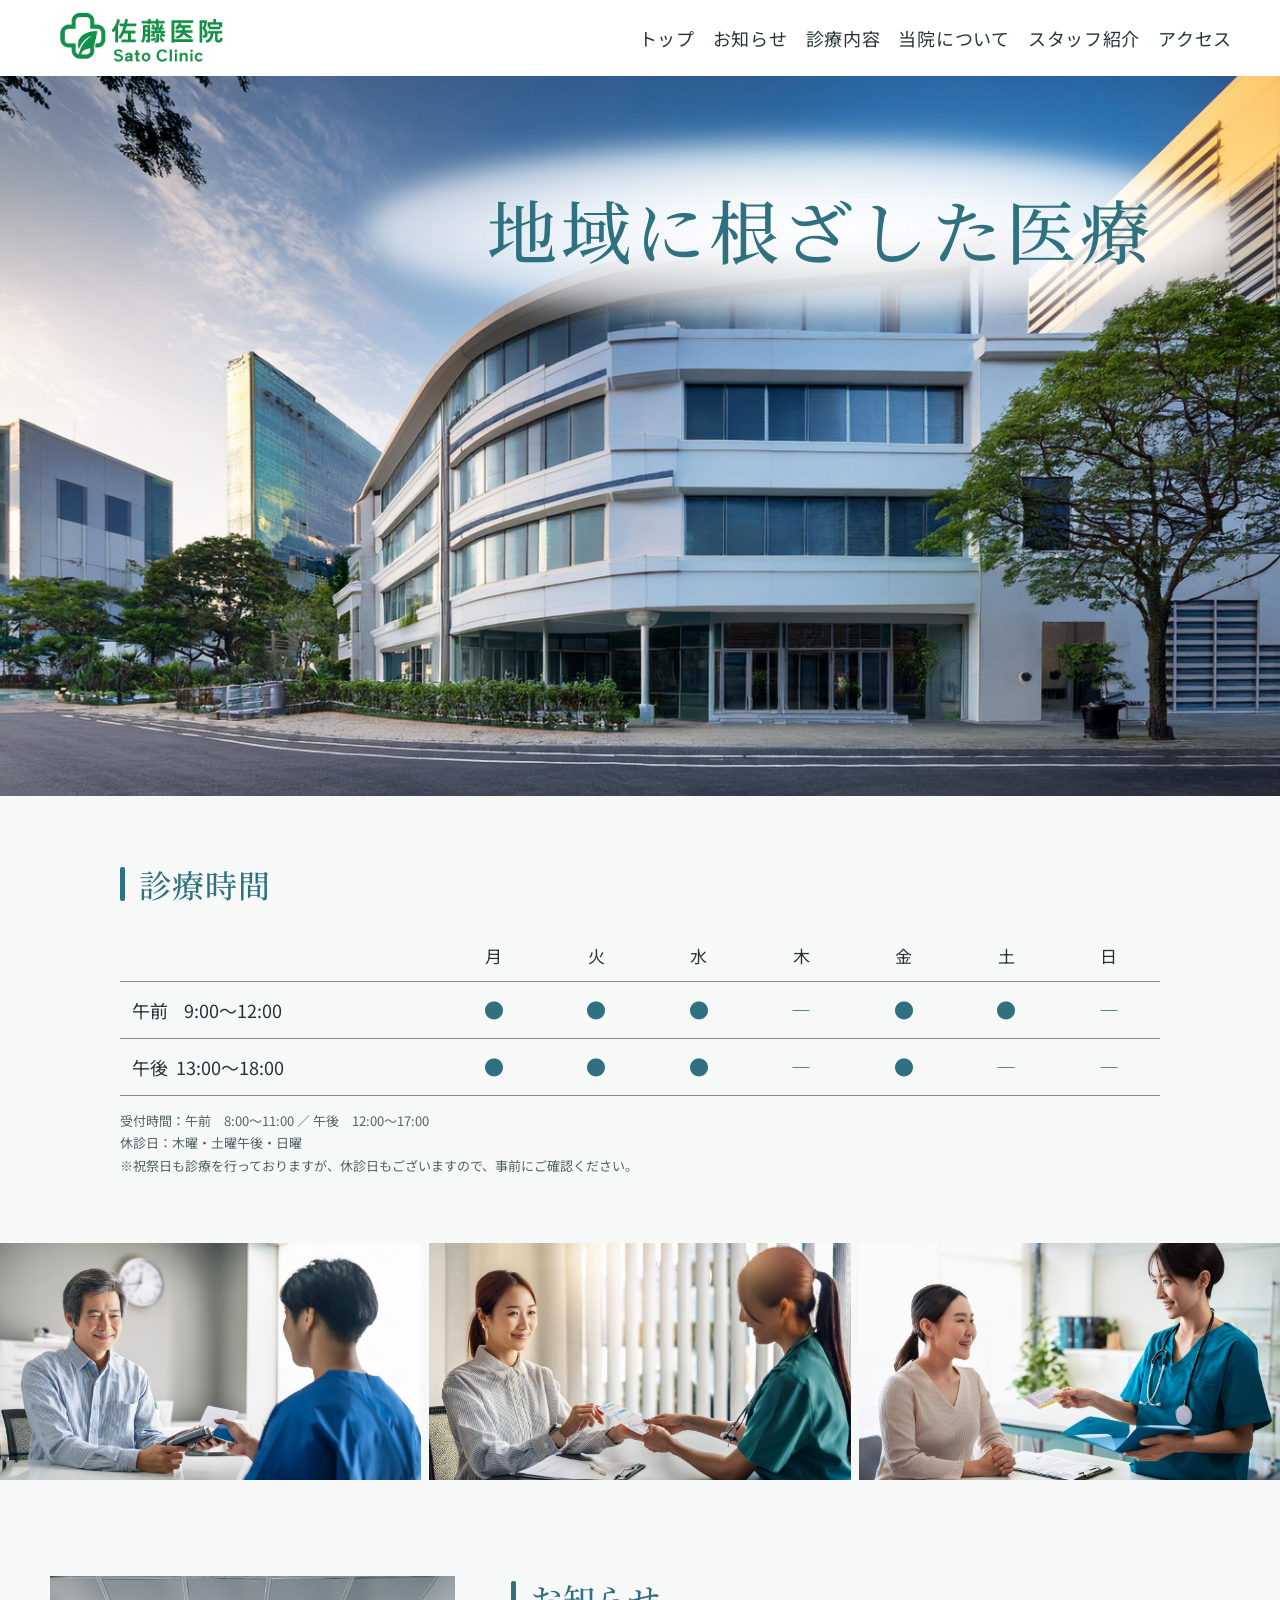
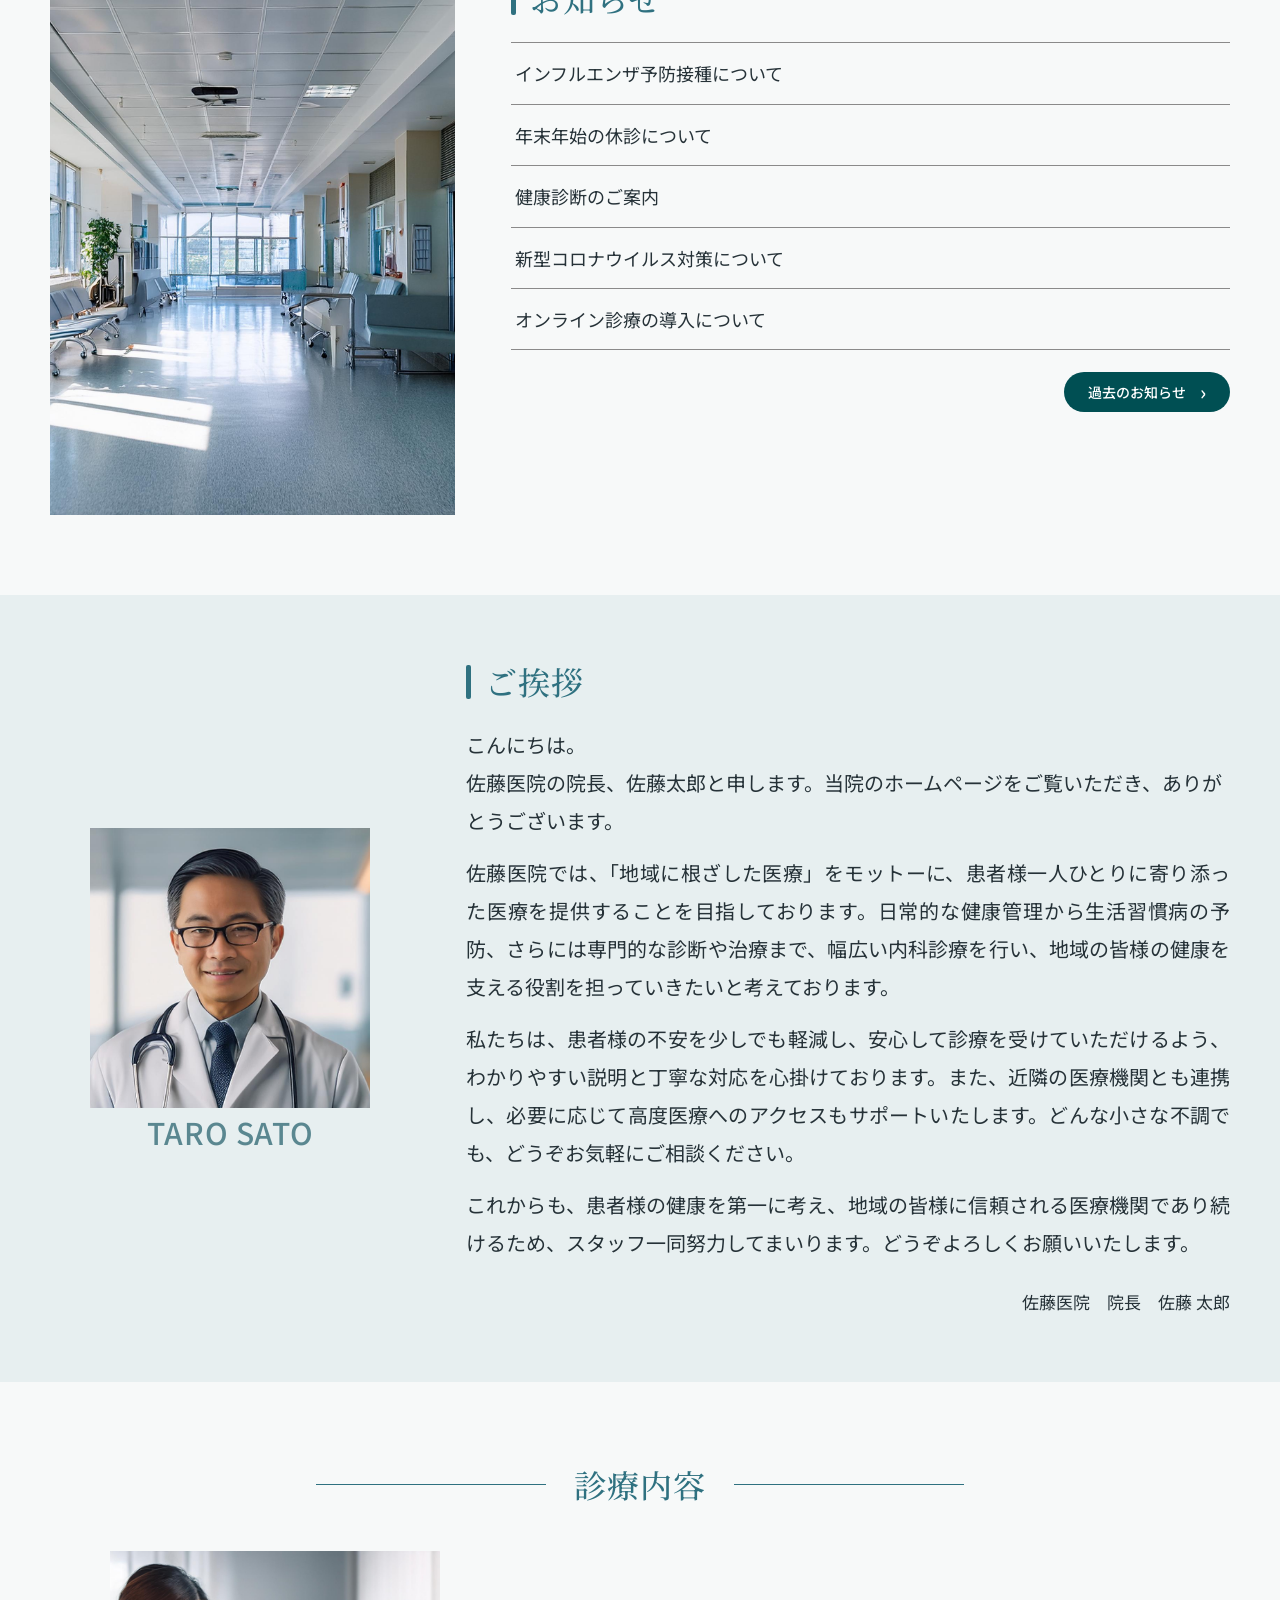
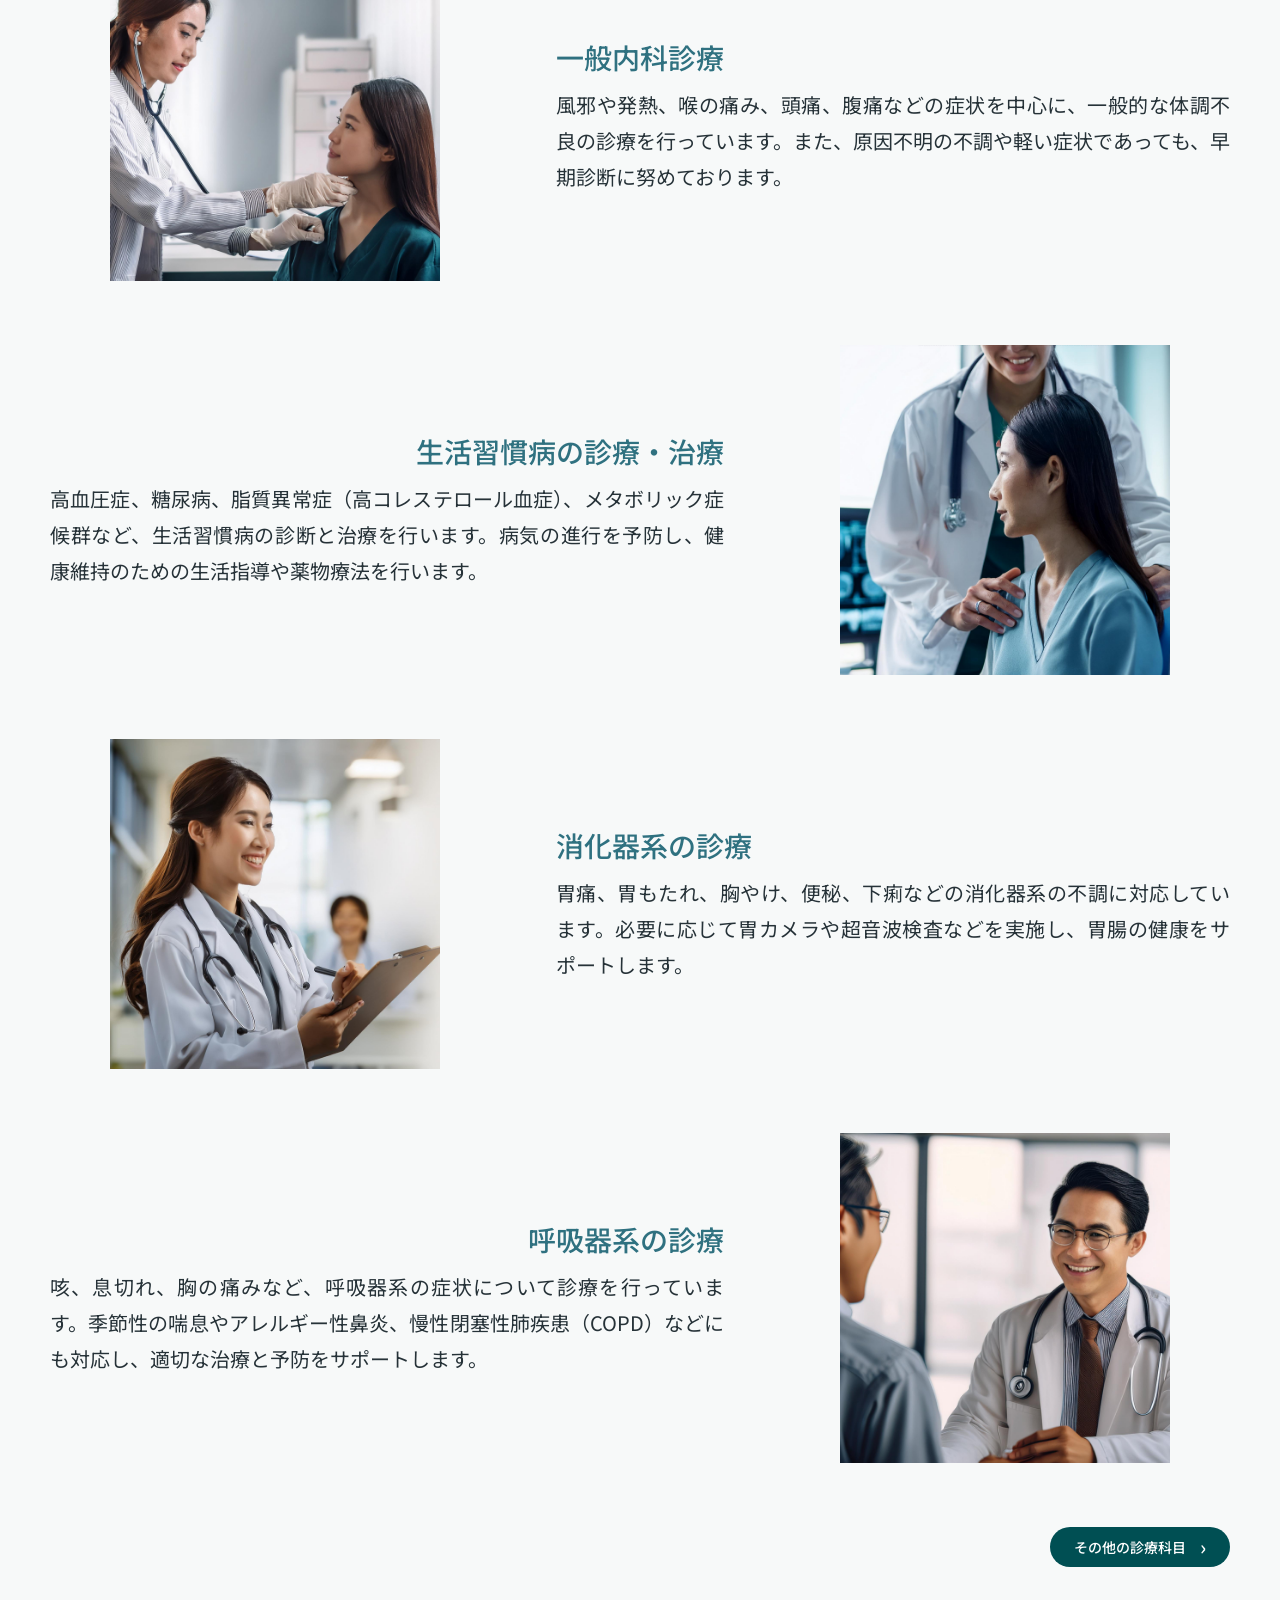
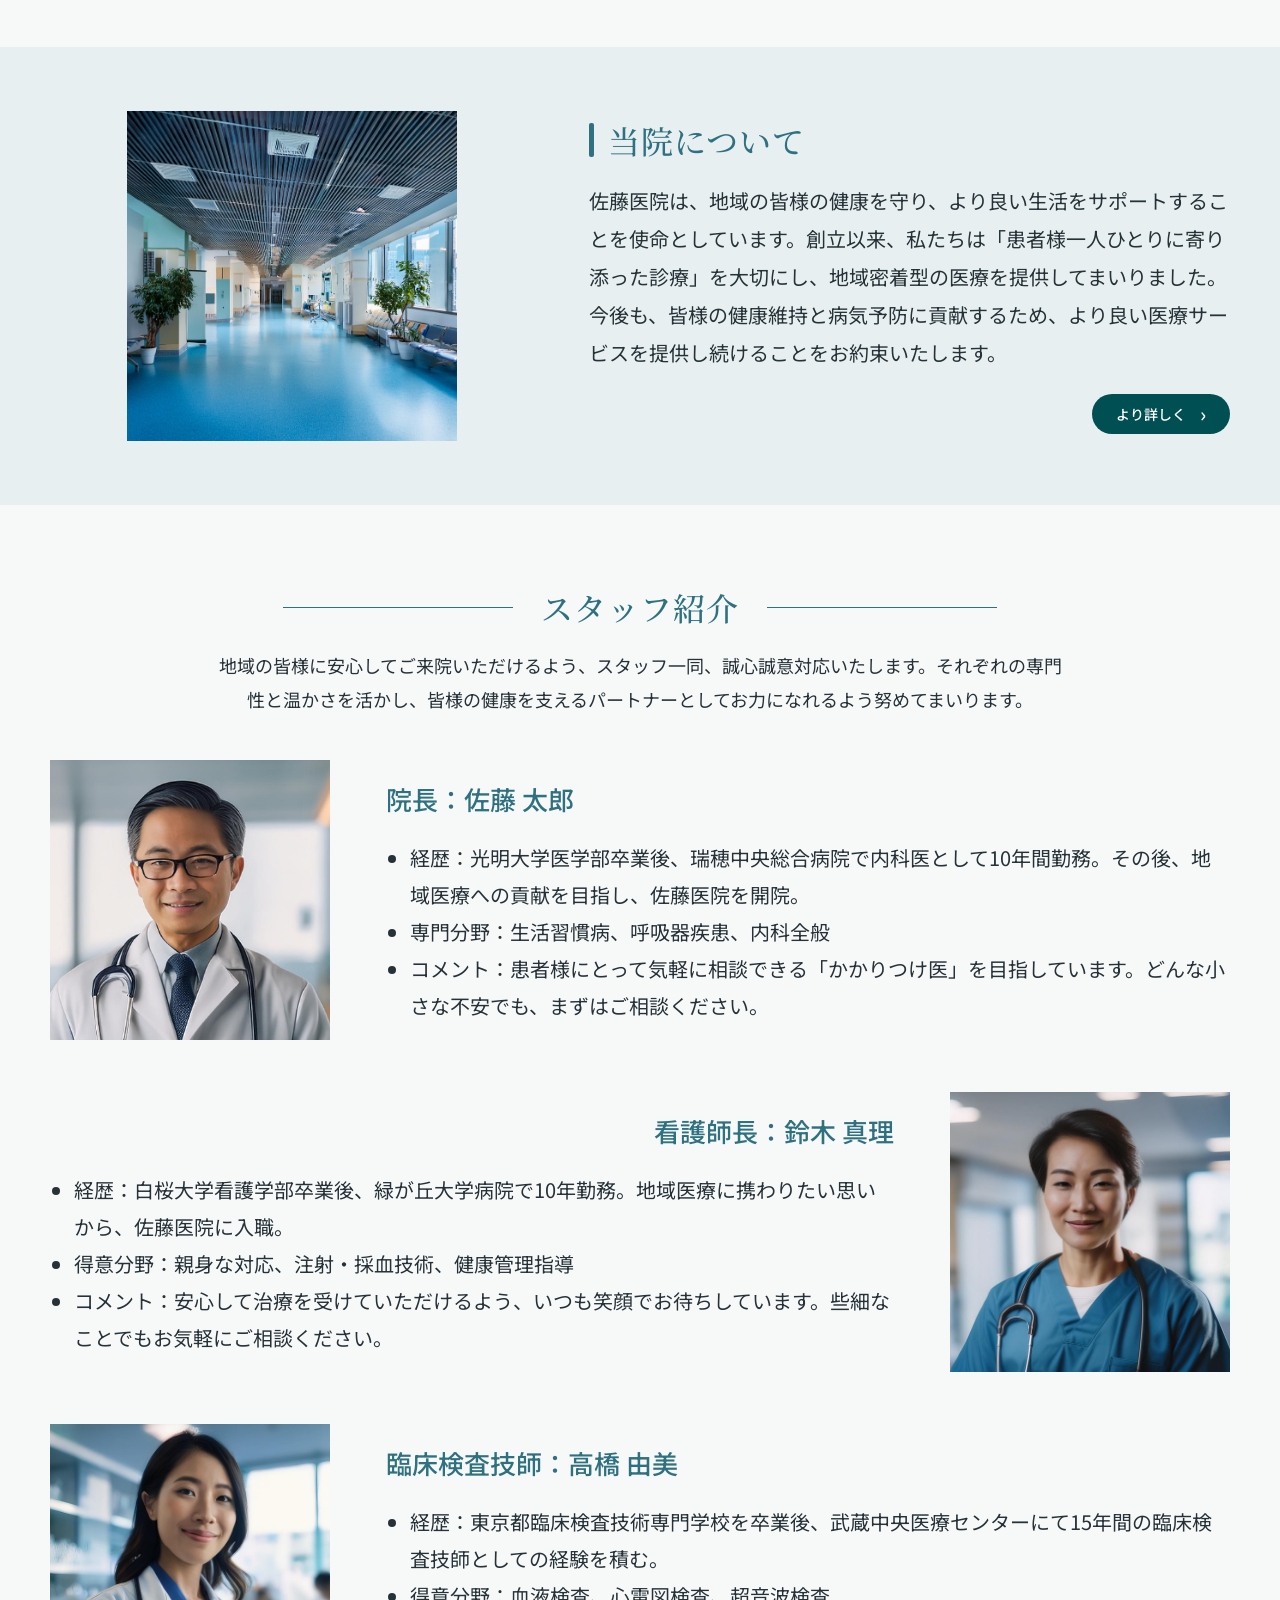
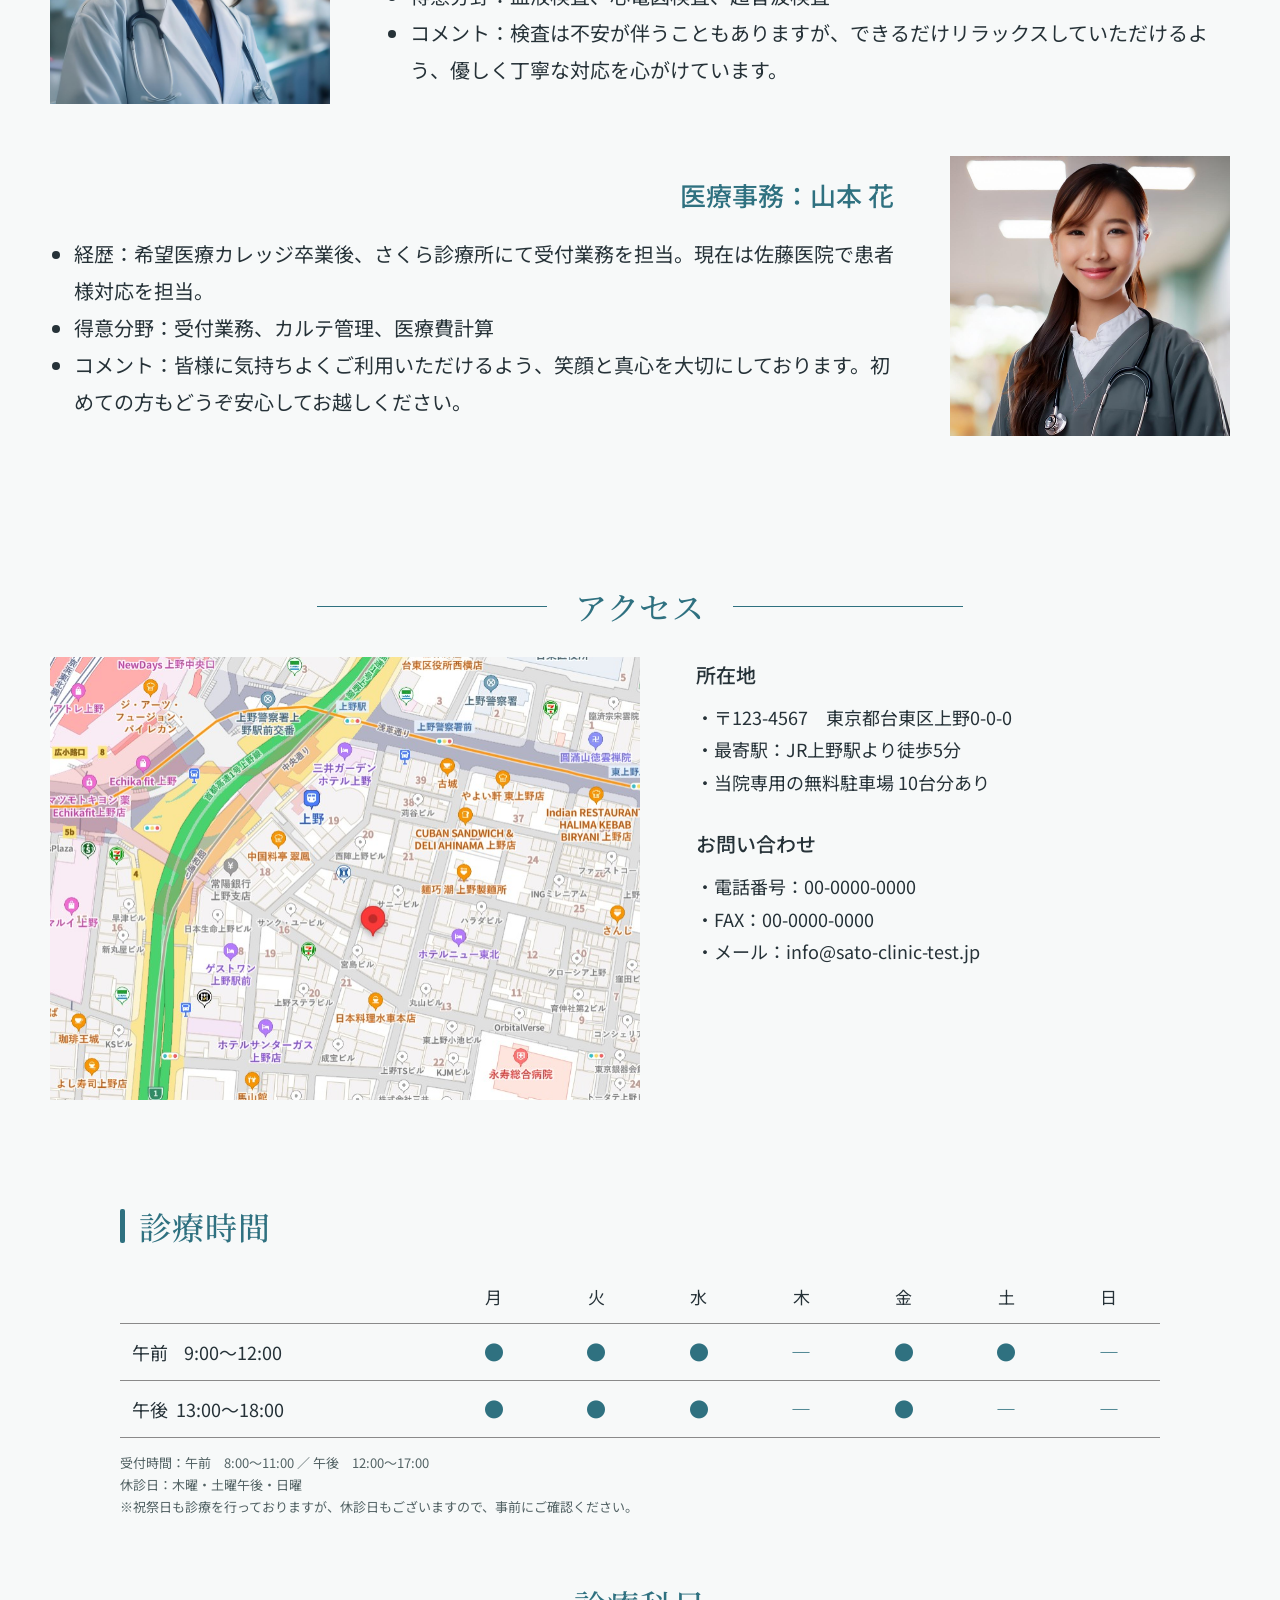
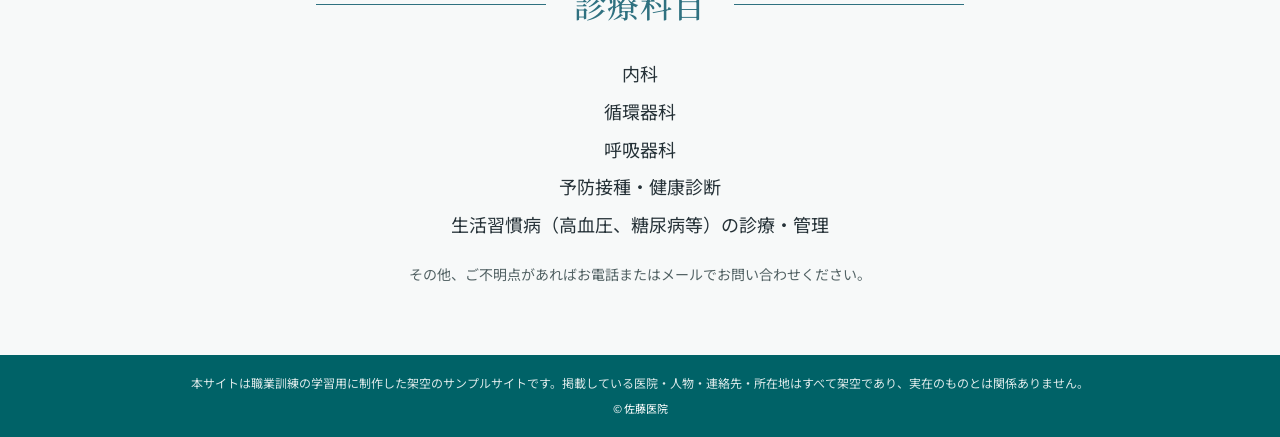
==== commit 91b674c8: "ヘッダーメニューの「所在地」を「アクセス」の変更し、表記を統一" ====
--- a/index.html
+++ b/index.html
@@ -23,7 +23,7 @@
         <a href="#services">診療内容</a>
         <a href="#about">当院について</a>
         <a href="#staff">スタッフ紹介</a>
-        <a href="#access">所在地</a>
+        <a href="#access">アクセス</a>
       </nav>
       <details class="mobile-menu">
         <summary aria-label="メニューを開く"><span></span><span></span><span></span></summary>
@@ -33,7 +33,7 @@
           <a href="#services">診療内容</a>
           <a href="#about">当院について</a>
           <a href="#staff">スタッフ紹介</a>
-          <a href="#access">所在地</a>
+          <a href="#access">アクセス</a>
         </nav>
       </details>
     </div>
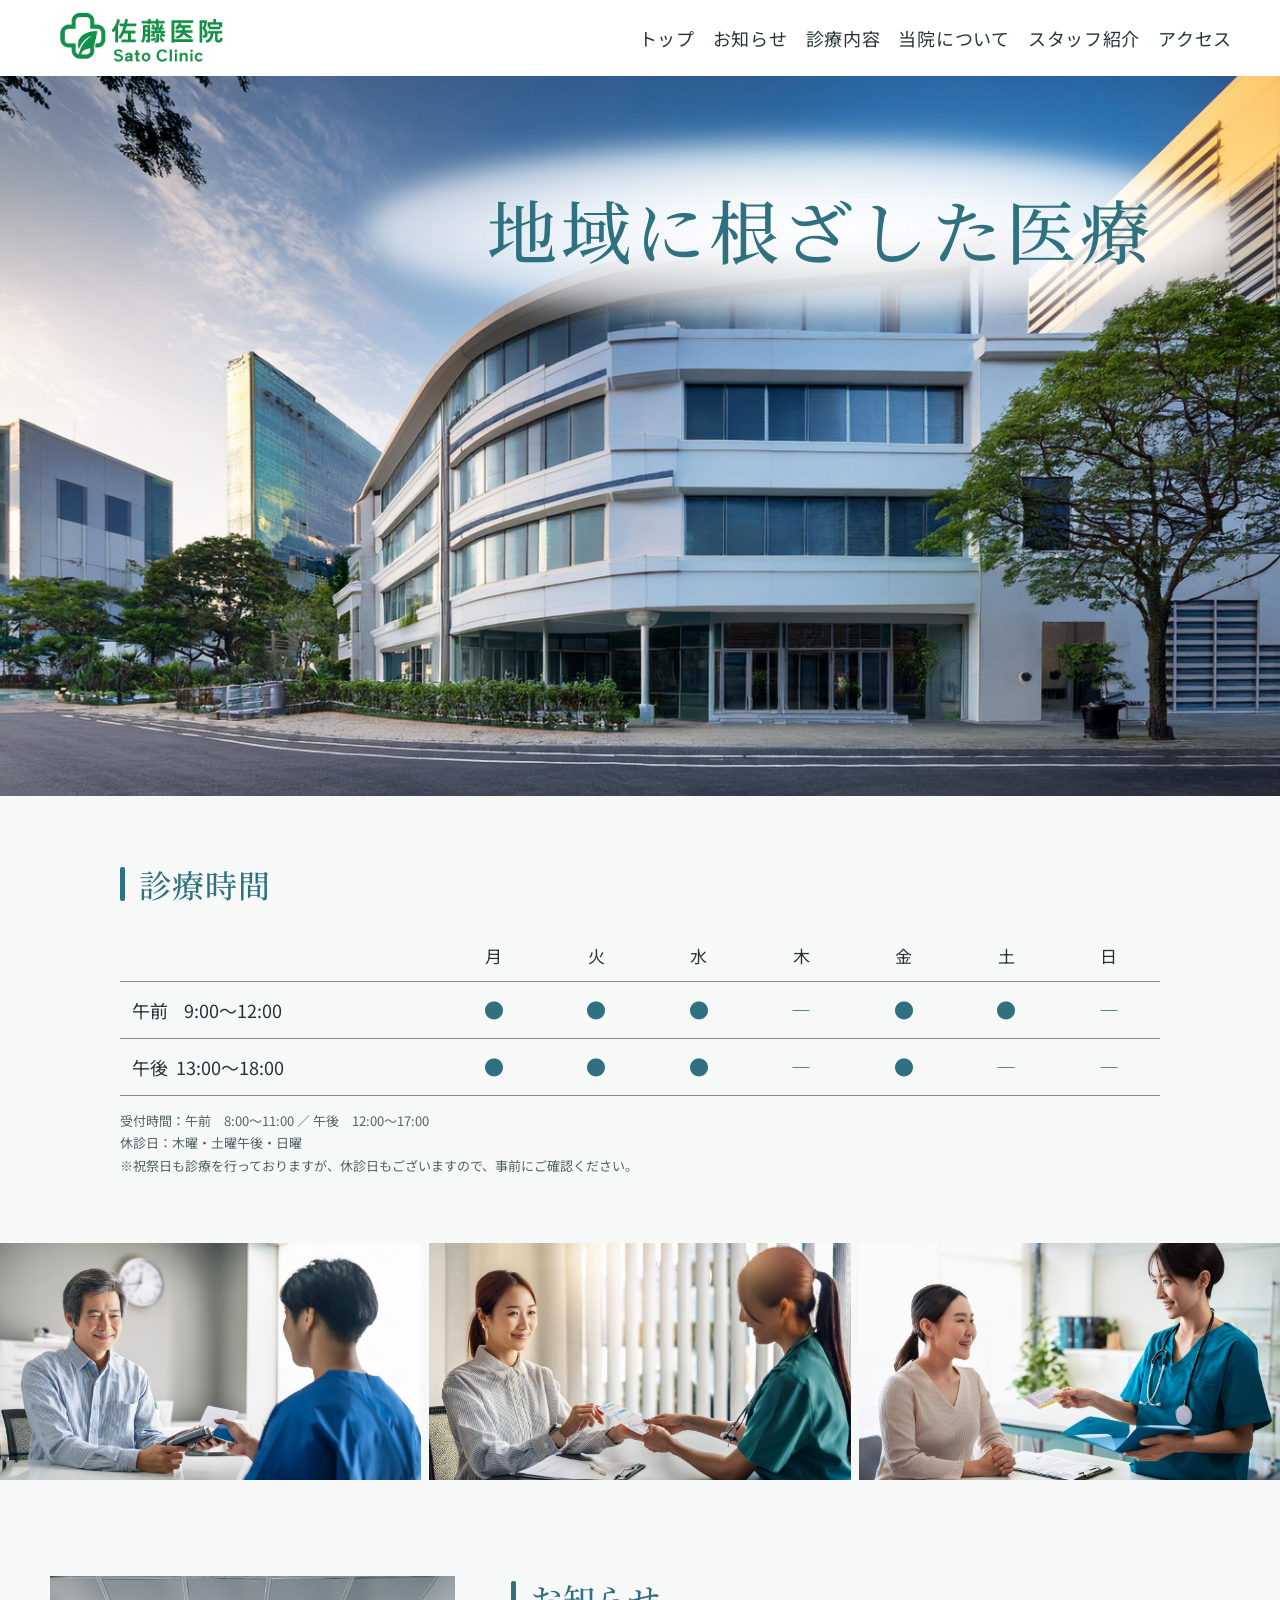
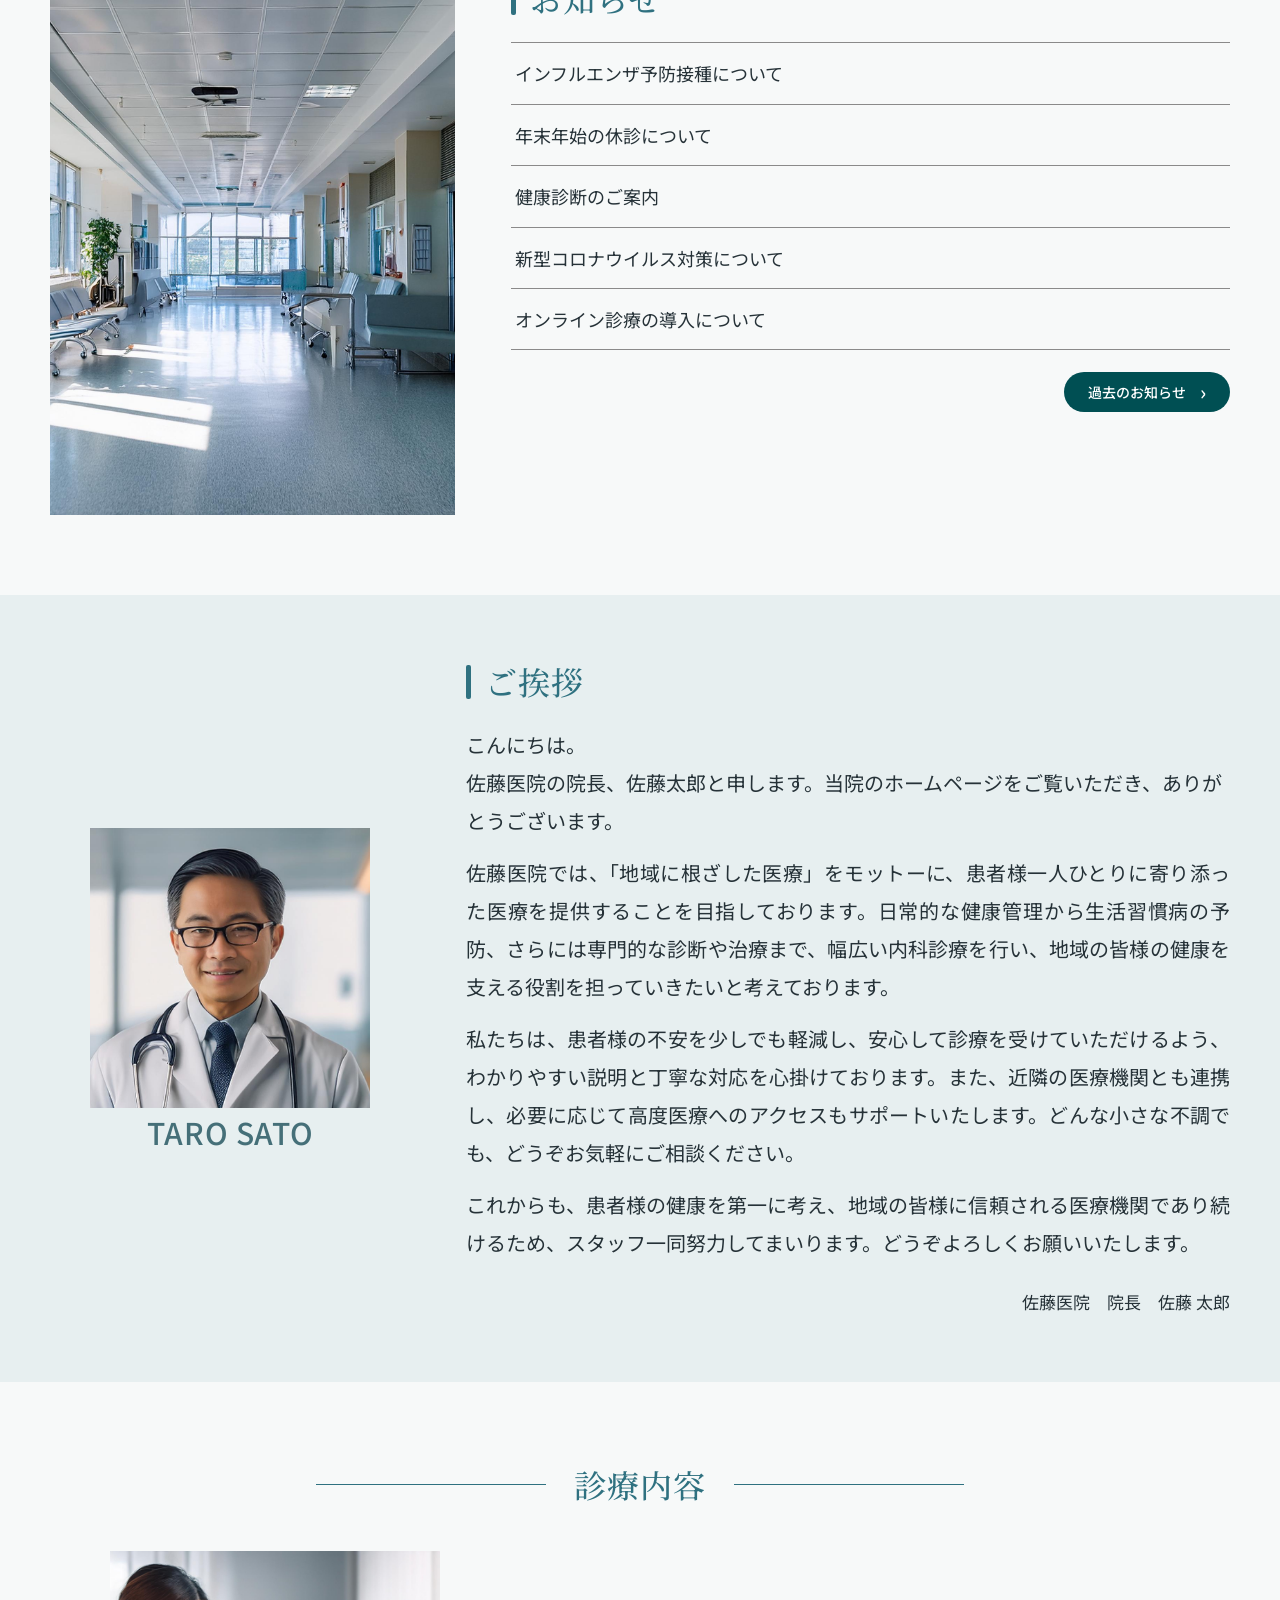
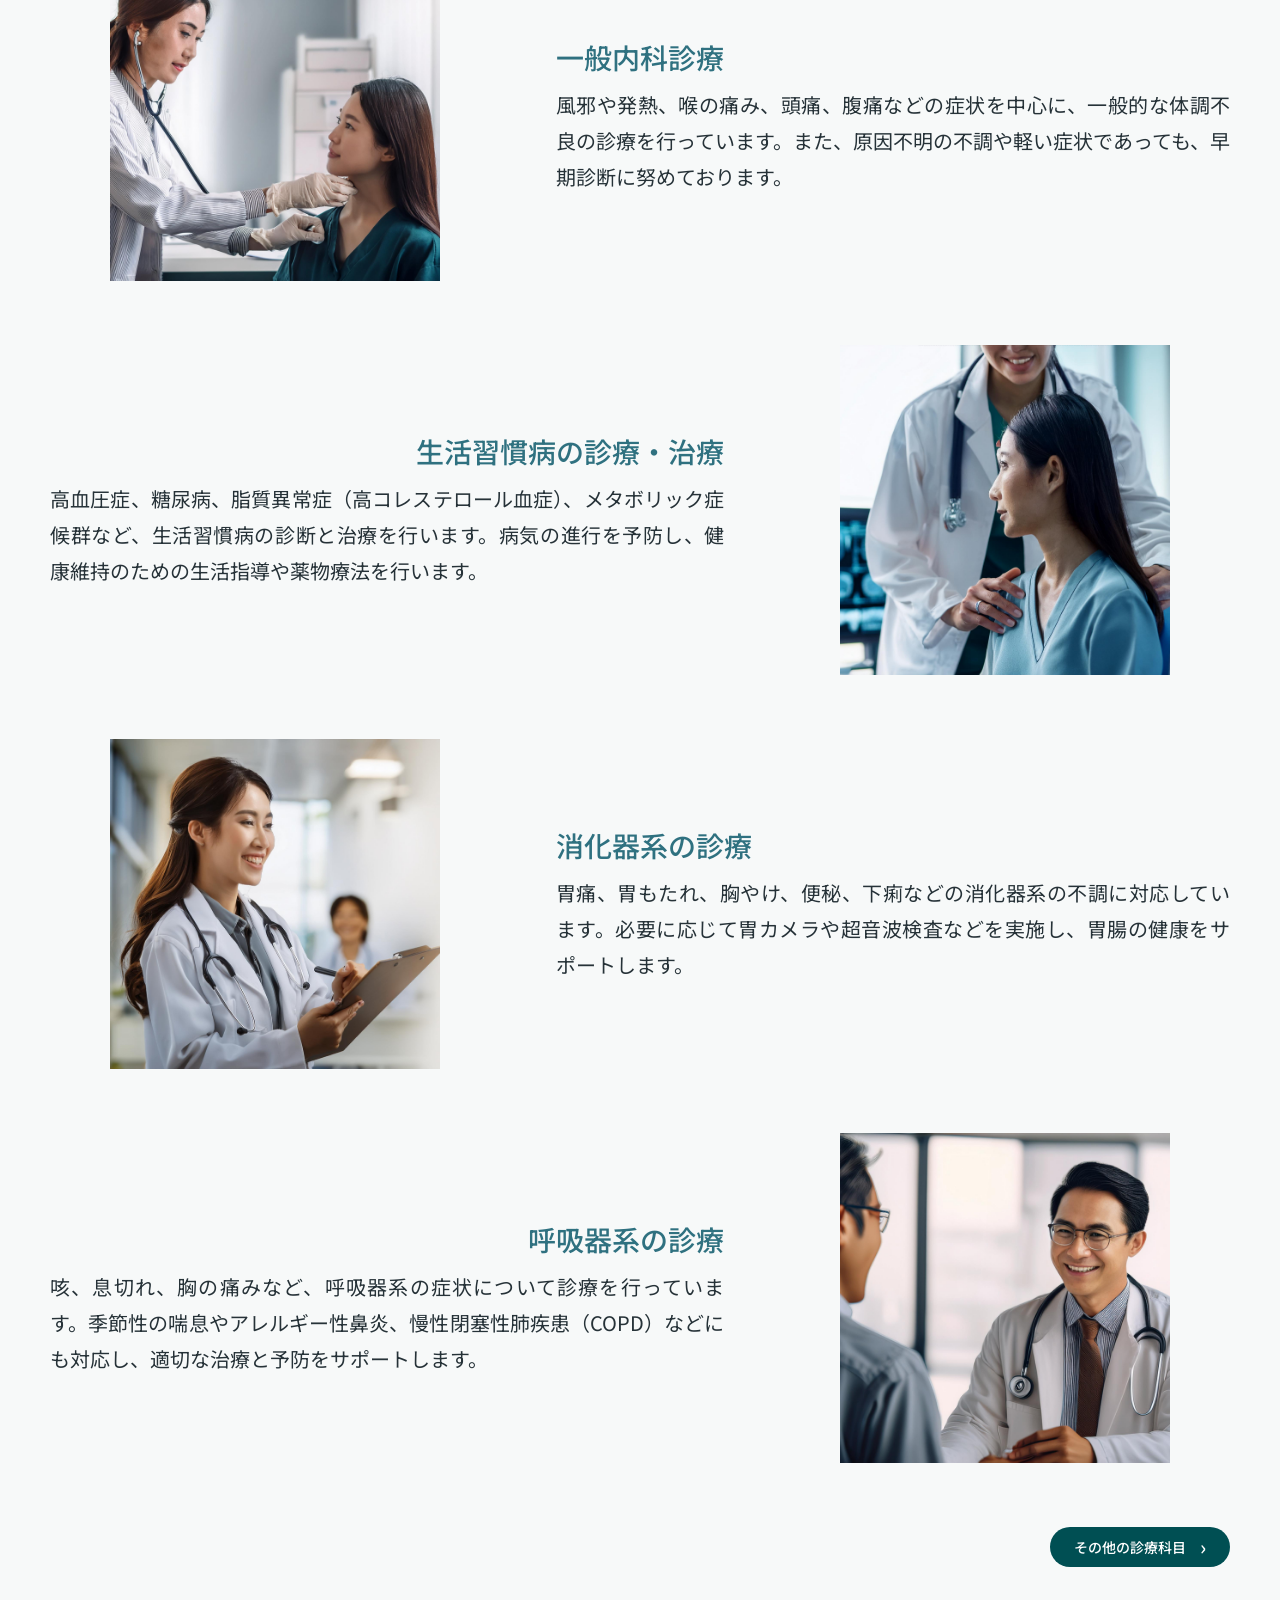
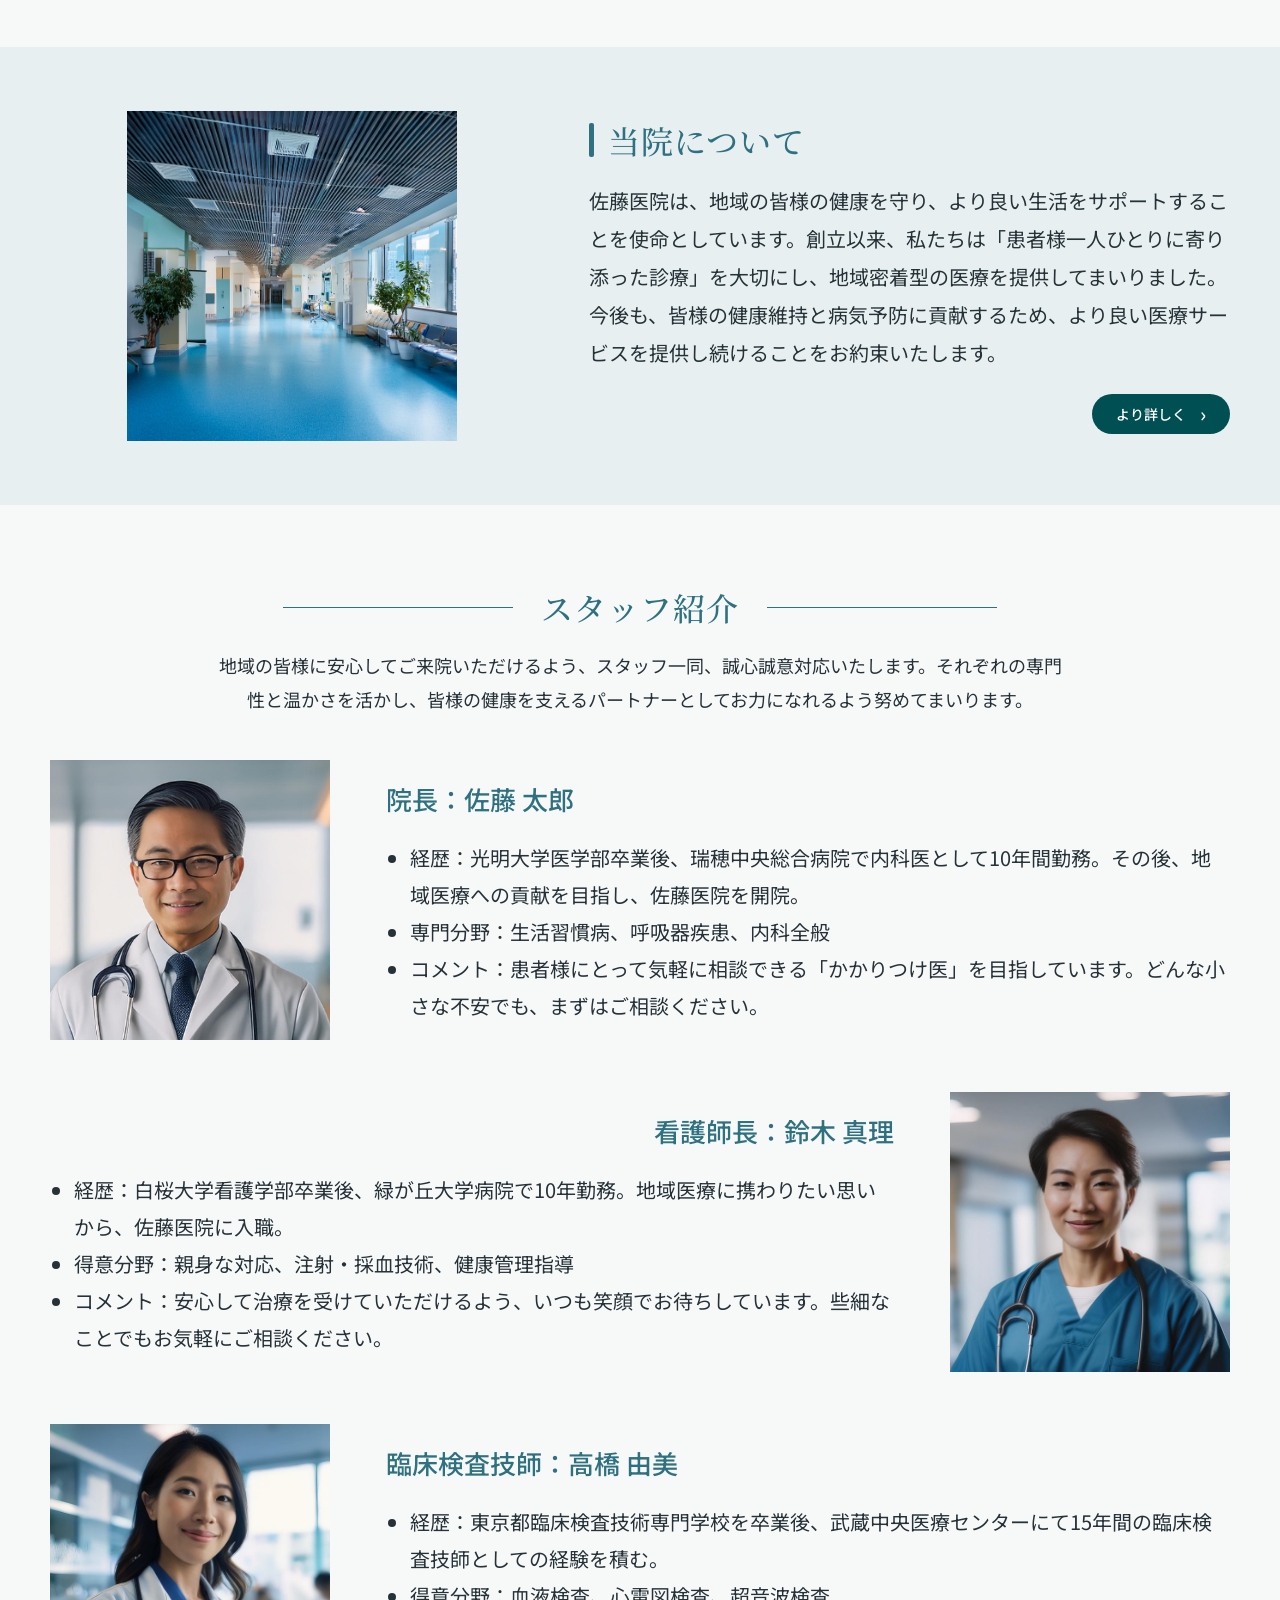
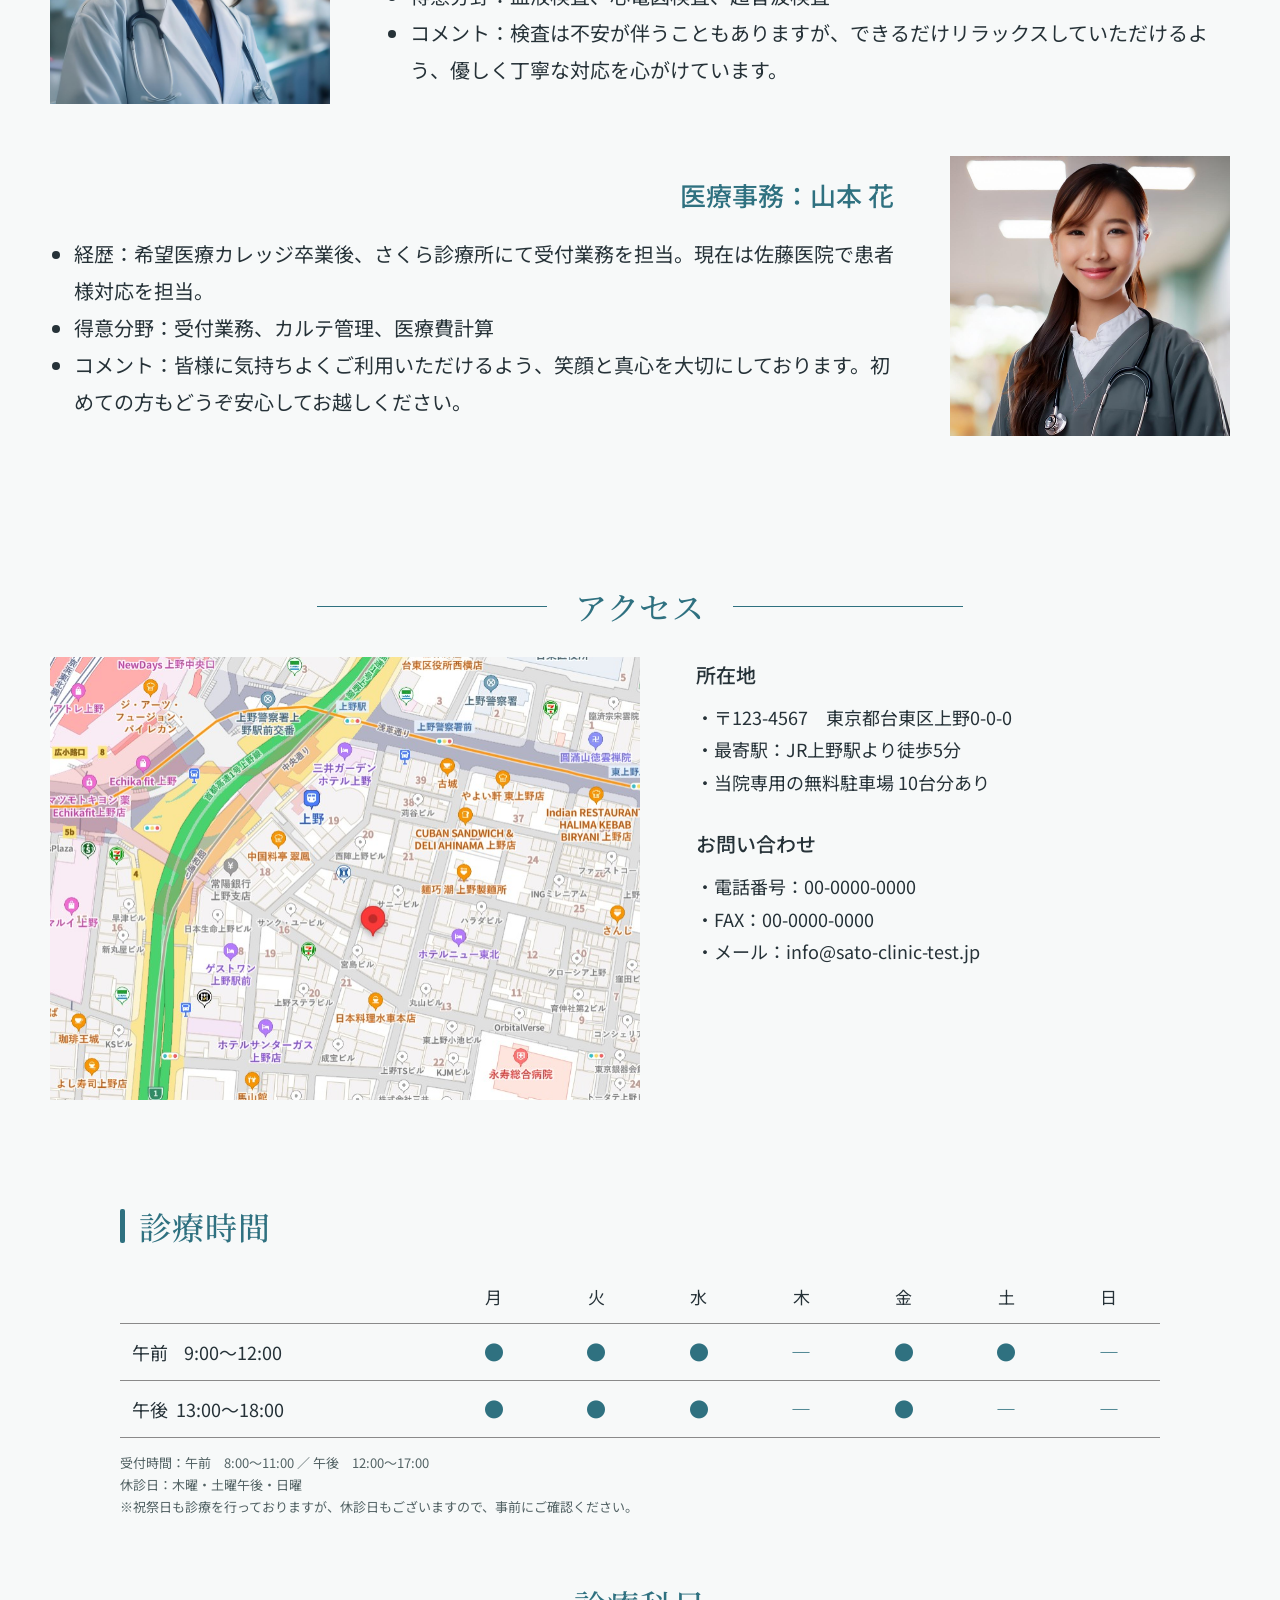
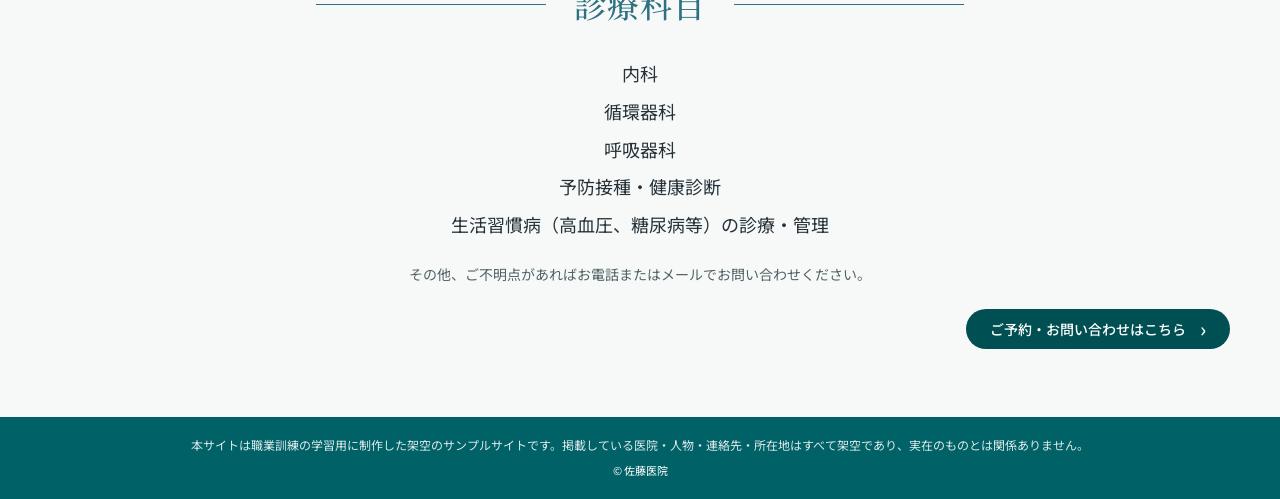
==== commit 3c83bebf: "予約・問い合わせページへ飛ぶボタンを配置。予約・問い合わせページは仮で作成" ====
--- a/index.html
+++ b/index.html
@@ -288,6 +288,7 @@
         <li>生活習慣病（高血圧、糖尿病等）の診療・管理</li>
       </ul>
       <p>その他、ご不明点があればお電話またはメールでお問い合わせください。</p>
+      <div class="button-row"><a class="more-button" href="contact.html">ご予約・お問い合わせはこちら <span aria-hidden="true">›</span></a></div>
     </section>
   </main>
 
--- a/css/style.css
+++ b/css/style.css
@@ -43,7 +43,7 @@
 .desktop-nav{display:flex;align-items:center;gap:18px;font-size:18px;letter-spacing:.04em}
 .desktop-nav a{padding:8px 0;transition:.2s color}
 .desktop-nav{color:#263638}
-.desktop-nav a:hover{color:#0b7478}
+.desktop-nav a:hover,.desktop-nav a:focus-visible{color:#0b7478}
 .mobile-menu{display:none}
 
 .hero{position:relative;width:100%;overflow:hidden;background:var(--color-background-tint)}
@@ -127,7 +127,7 @@
 .greeting-photo-wrap{text-align:center}
 .greeting-photo-crop{width:280px;aspect-ratio:1/1;overflow:hidden;margin-inline:auto}
 .greeting-photo{width:100%;height:100%;aspect-ratio:1/1;object-fit:cover;object-position:92% center;transform:scale(1.9);transform-origin:50% 19%}
-.roman-name{margin:6px 0 0;color:var(--color-primary-light);font-size:30px;line-height:1.2;font-weight:500;letter-spacing:.02em;text-align:center}
+.roman-name{margin:6px 0 0;color:#456F78;font-size:30px;line-height:1.2;font-weight:500;letter-spacing:.02em;text-align:center}
 .greeting-copy .section-heading{margin-bottom:22px}
 .greeting-copy p{font-size:20px;line-height:1.9;margin-bottom:14px}
 .greeting-copy .signature{text-align:right;margin-top:24px;margin-bottom:0;font-size:17px}
@@ -273,7 +273,7 @@
   .about-grid p{font-size:16px;line-height:1.75}
 
   .staff{padding-bottom:22px}
-  .staff-lead{font-size:14px;line-height:1.75;margin:-4px 0 24px;text-align:left}
+  .staff-lead{font-size:15px;line-height:1.75;margin:-4px 0 24px;text-align:left}
   .staff-row,.staff-row.reverse{display:flex;flex-direction:column;gap:0;align-items:stretch;margin-bottom:40px}
   .staff-row:last-of-type{margin-bottom:20px}
   .staff-row.reverse figure{order:0}
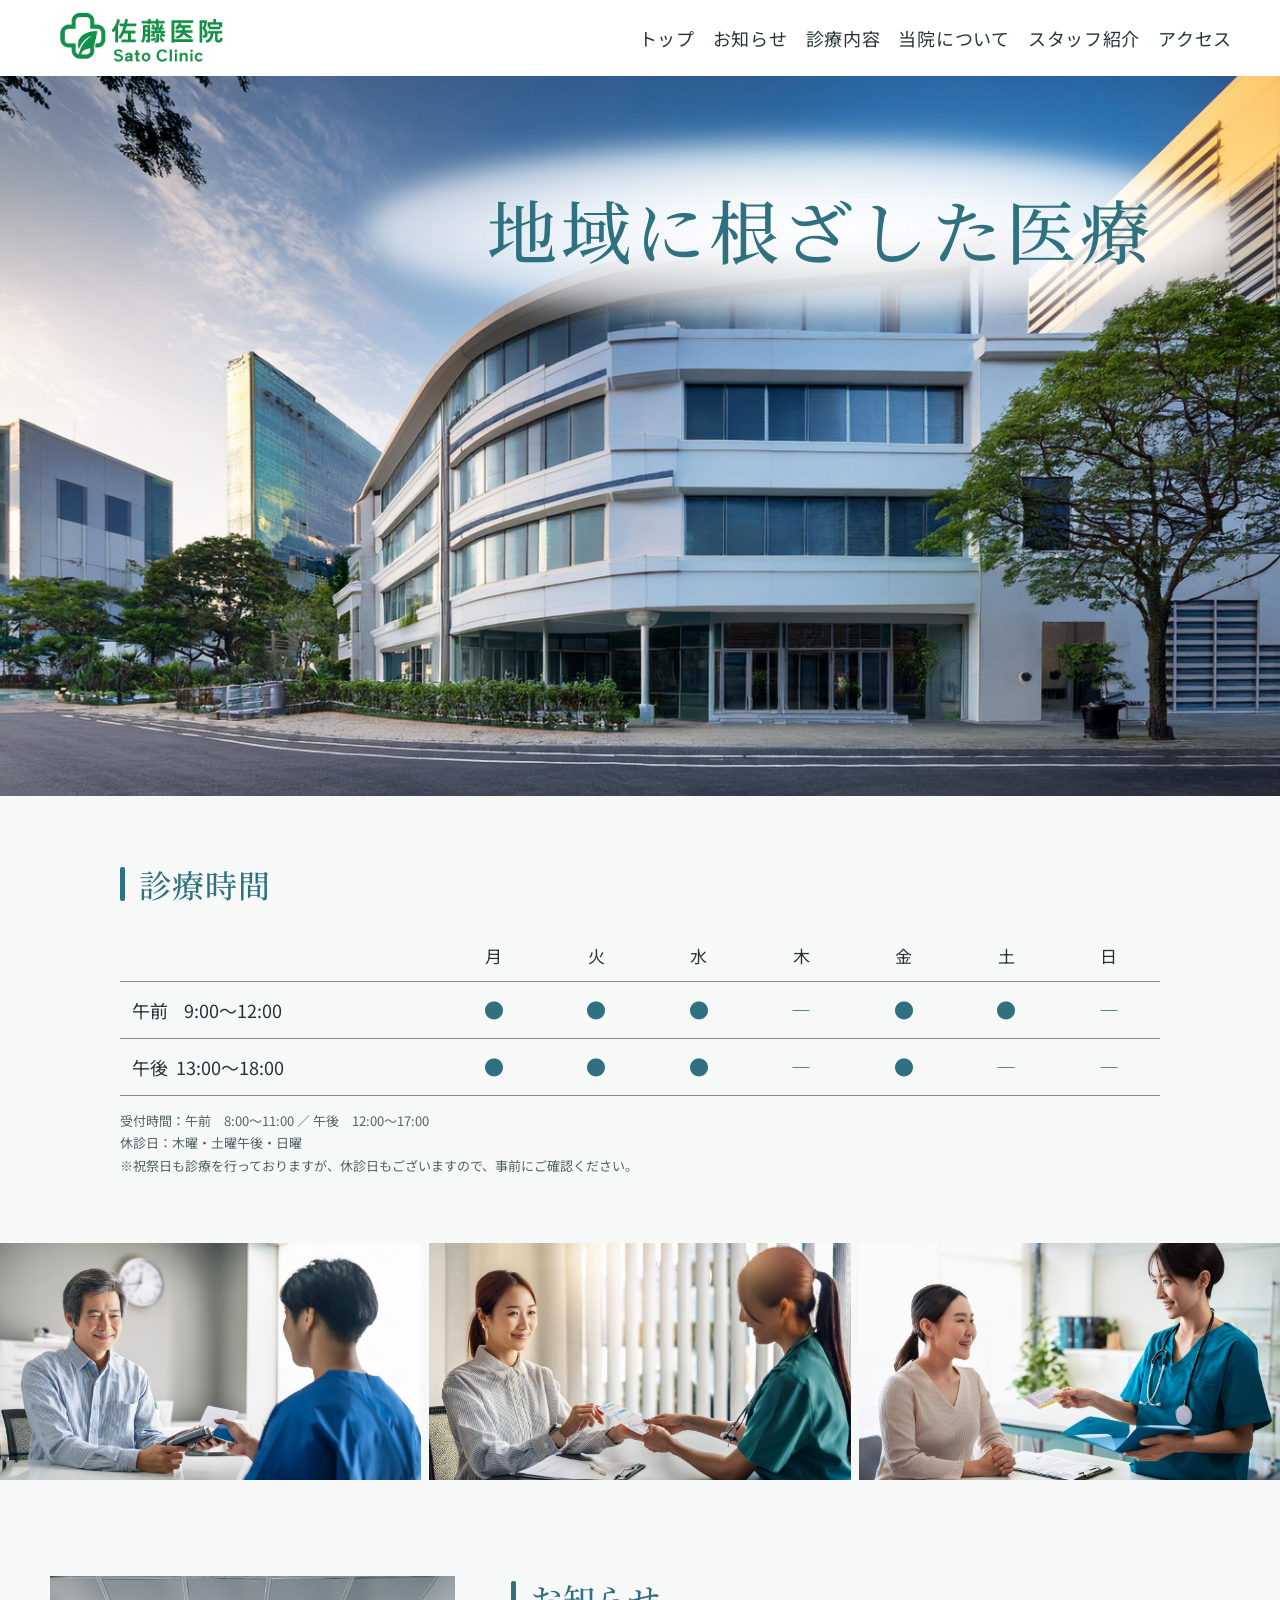
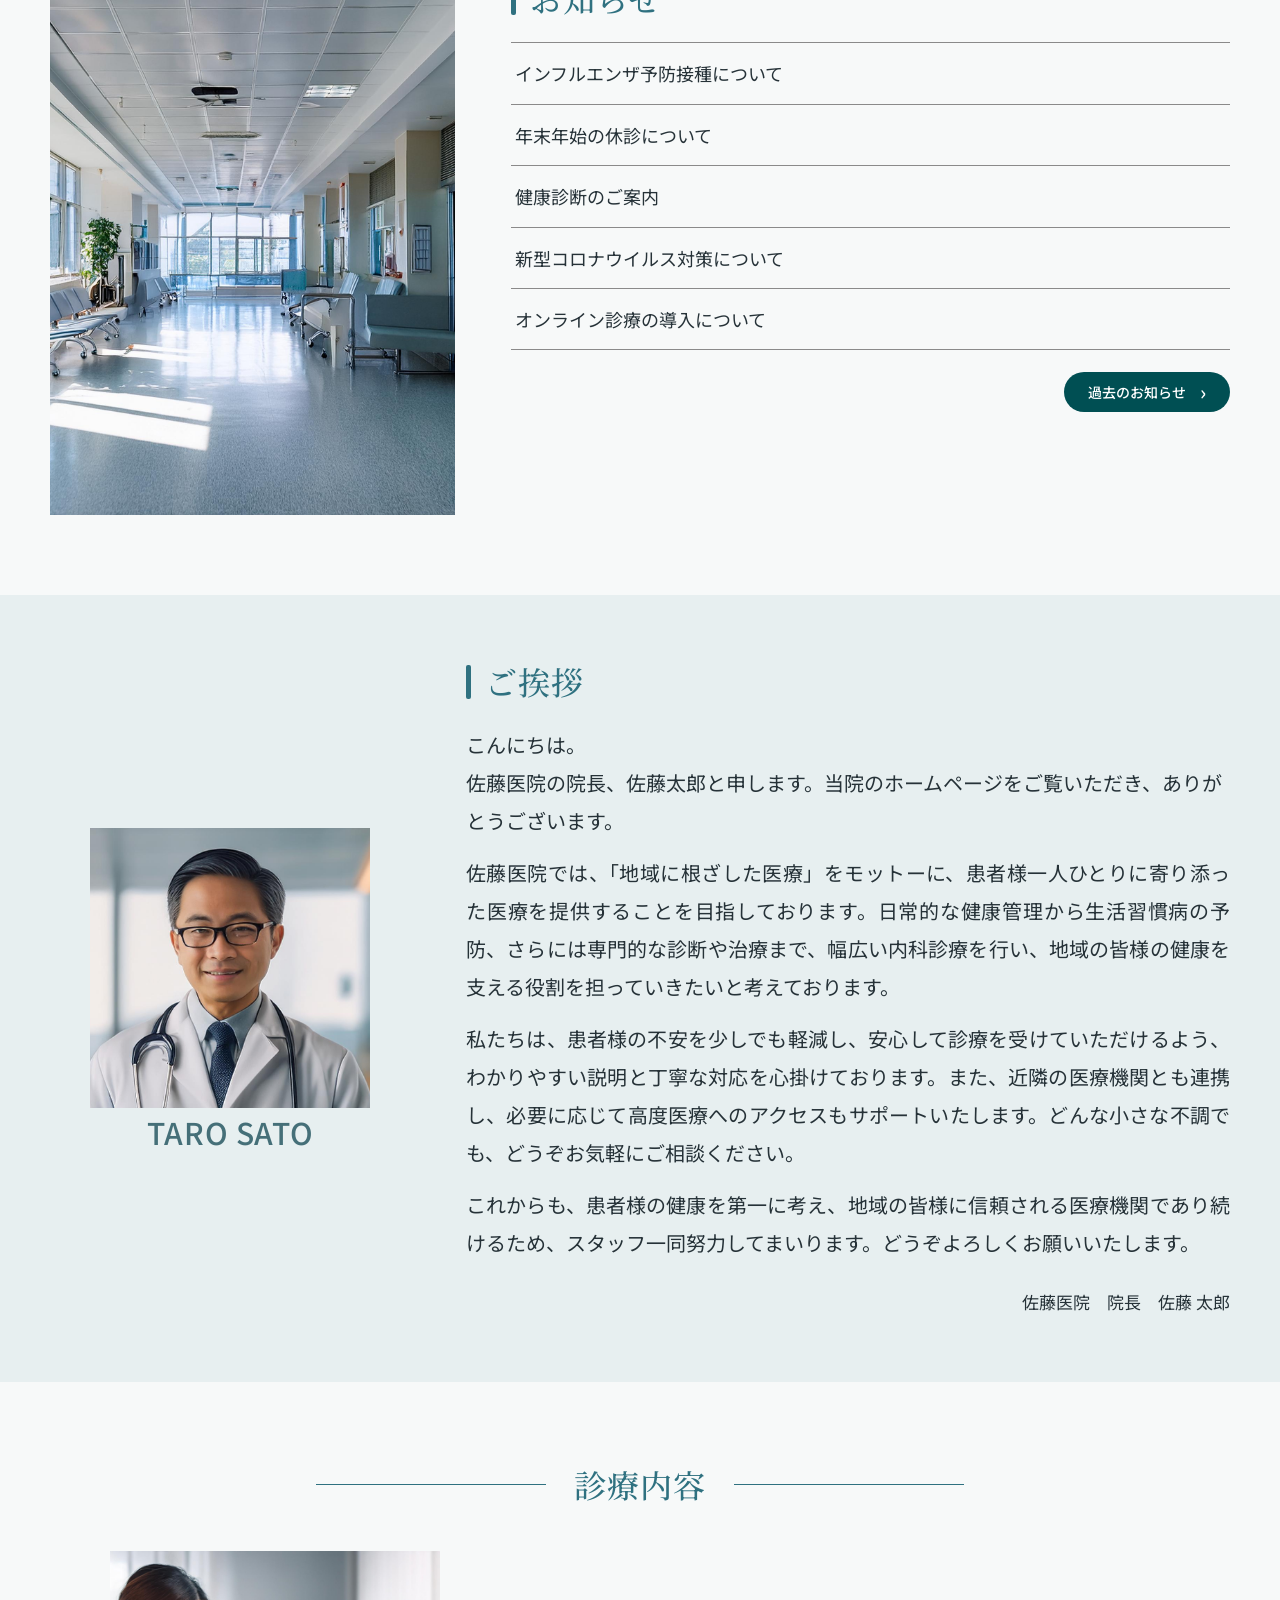
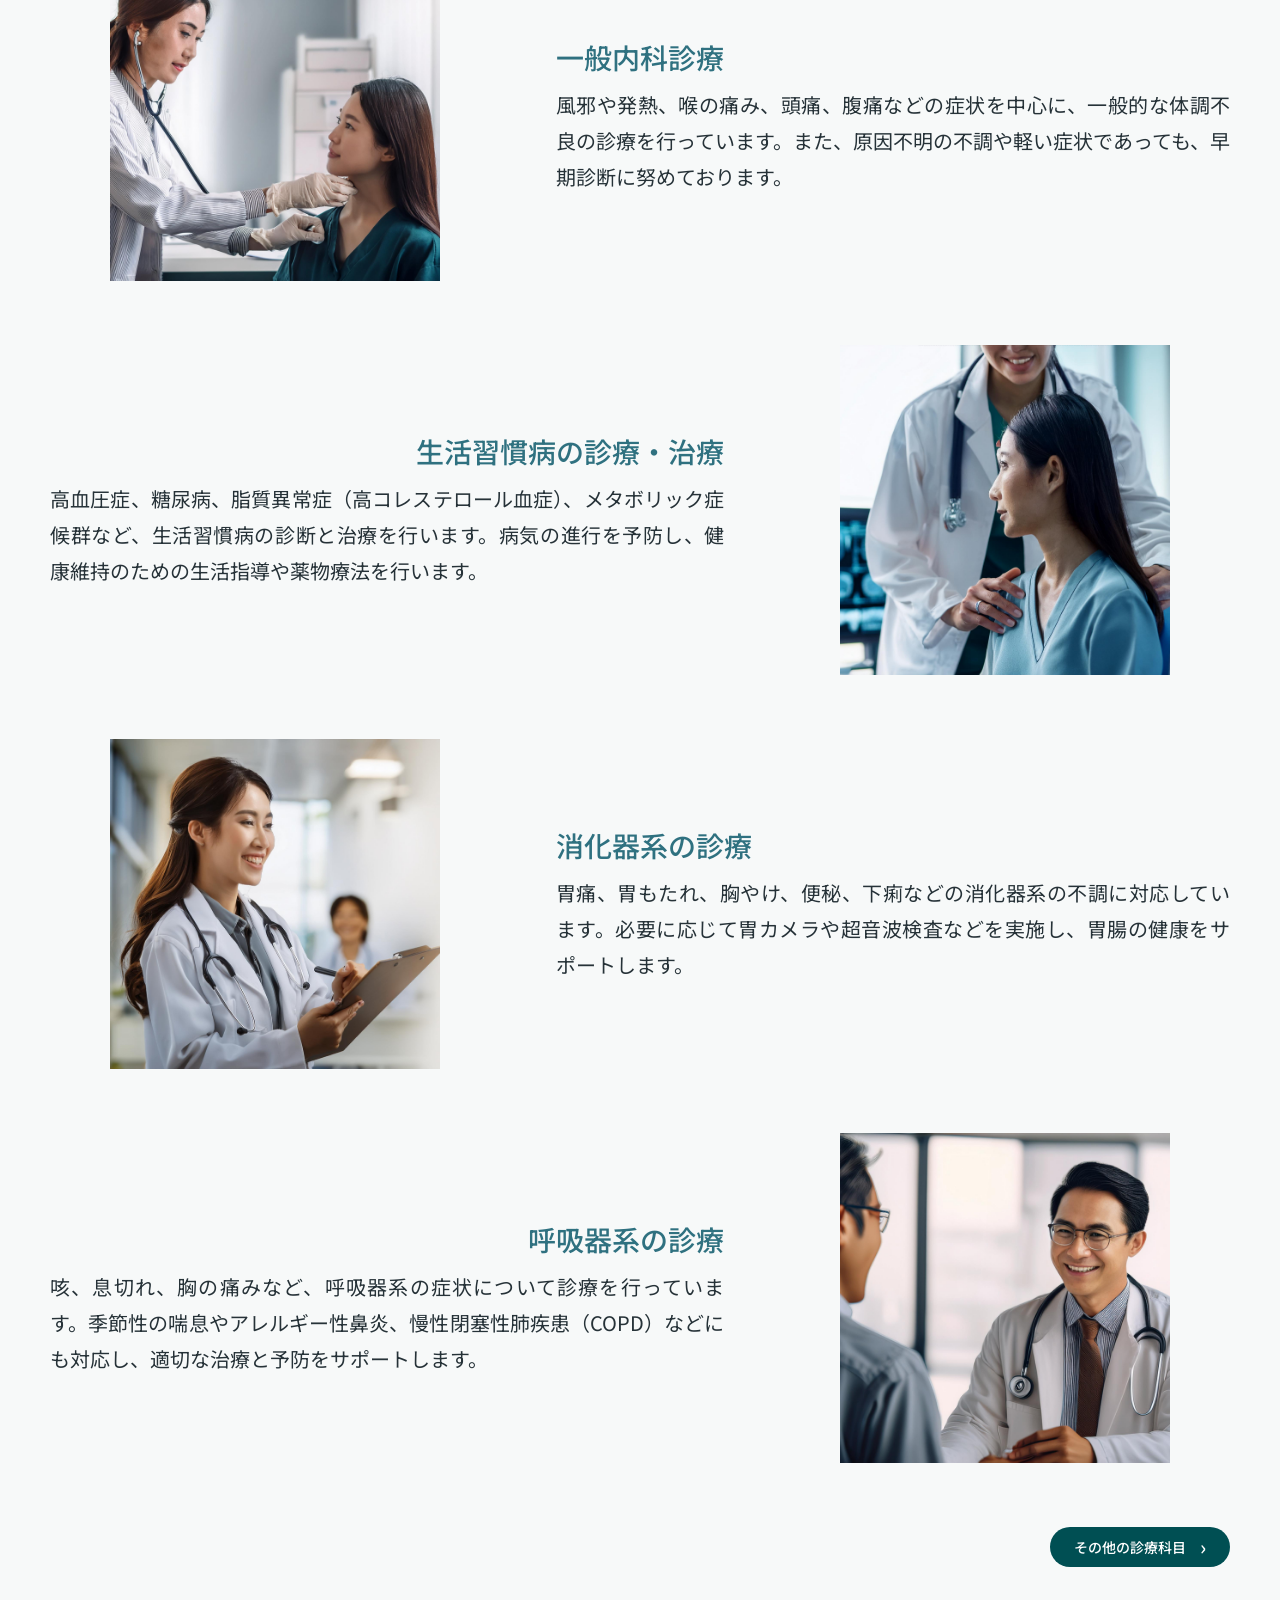
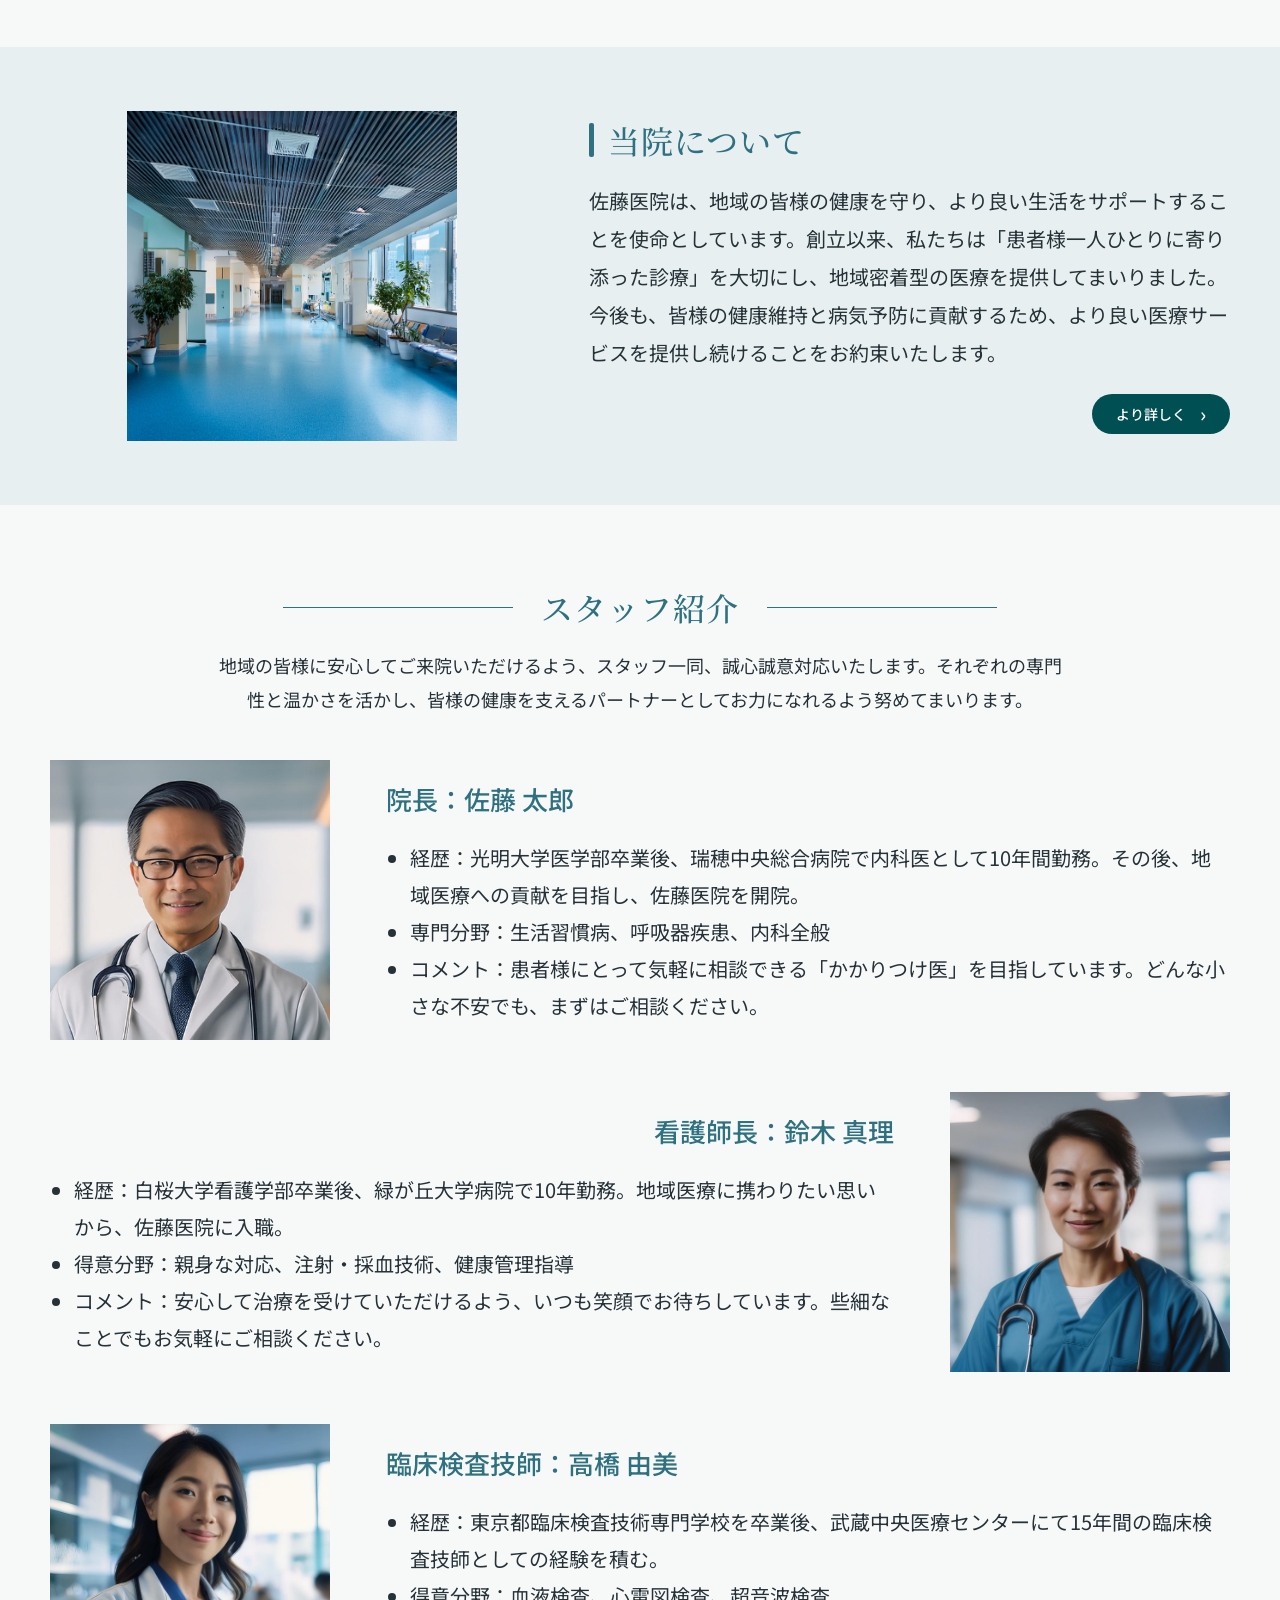
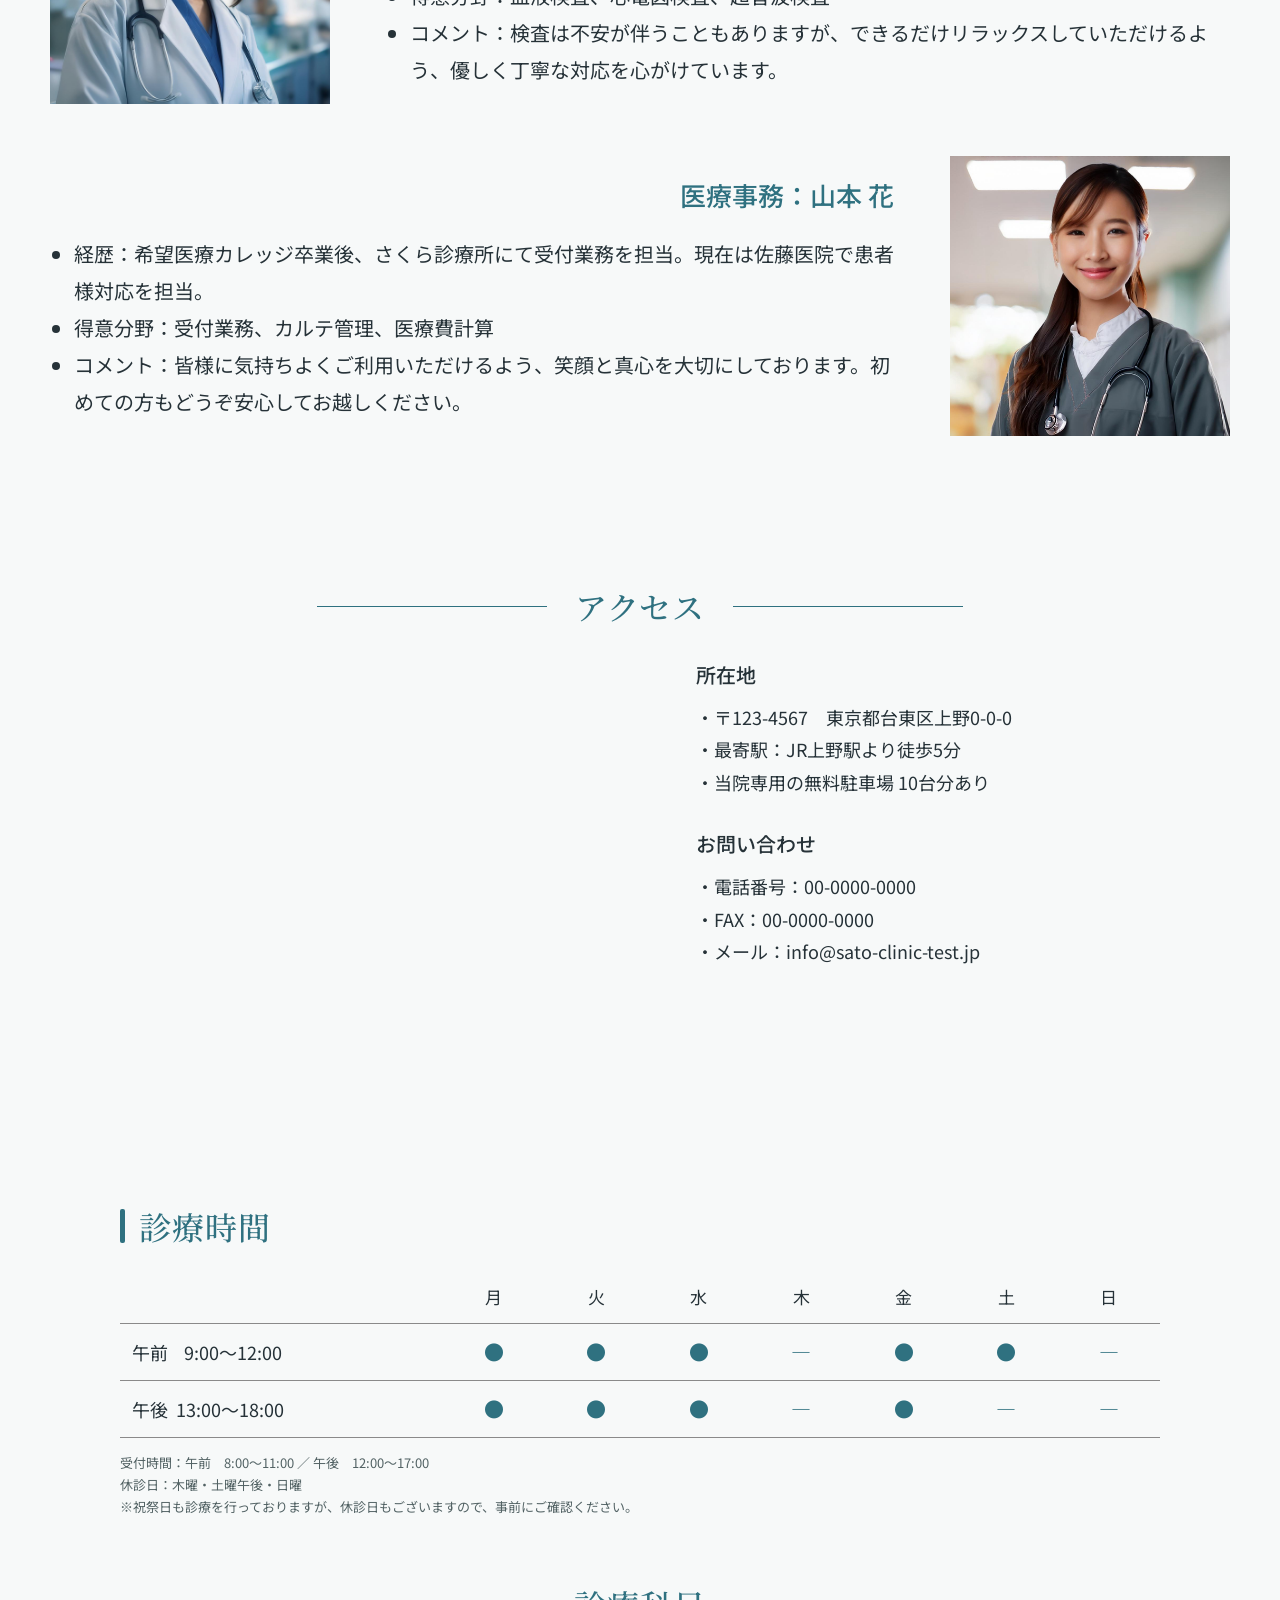
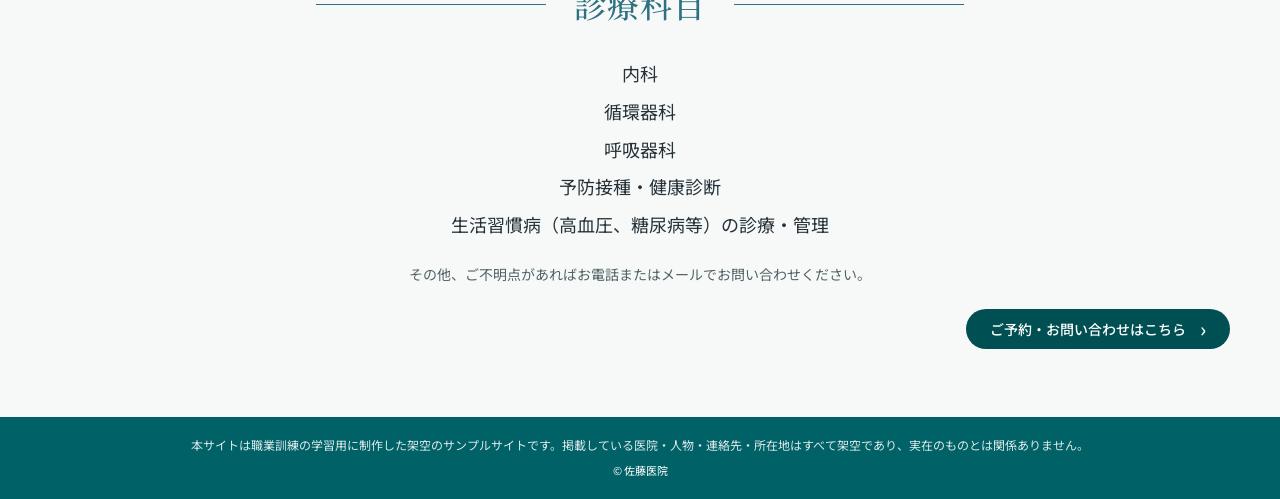
==== commit 180a0dac: "Googleマップの埋め込みを追加し、アクセスセクションの画像と差し替え" ====
--- a/index.html
+++ b/index.html
@@ -248,7 +248,15 @@
         <span></span><h2 id="access-title">アクセス</h2><span></span>
       </div>
       <div class="access-grid">
-        <figure><img src="./assets/map.jpg" alt="佐藤医院周辺の地図"></figure>
+        <figure>
+          <iframe
+            title="〒110-0015 東京都台東区東上野３丁目１５−５の地図"
+            src="https://maps.google.com/maps?q=35.710628,139.778364&z=17&hl=ja&output=embed"
+            loading="lazy"
+            allowfullscreen
+            referrerpolicy="strict-origin-when-cross-origin">
+          </iframe>
+        </figure>
         <div class="access-info">
           <h3>所在地</h3>
           <p>・〒123-4567　東京都台東区上野0-0-0<br>・最寄駅：JR上野駅より徒歩5分<br>・当院専用の無料駐車場 10台分あり</p>
--- a/css/style.css
+++ b/css/style.css
@@ -173,6 +173,7 @@
 .access-grid{display:grid;grid-template-columns:minmax(430px,1.05fr) minmax(340px,.95fr);gap:56px;align-items:start}
 .access-grid figure{margin:0}
 .access-grid img{width:100%;aspect-ratio:4/3;object-fit:cover}
+.access-grid iframe{display:block;width:100%;aspect-ratio:4/3;border:0}
 .access-info h3{color:var(--color-text);font-size:20px;font-weight:500;margin:0 0 8px}
 .access-info p{font-size:18px;line-height:1.8;margin:0 0 28px}
 
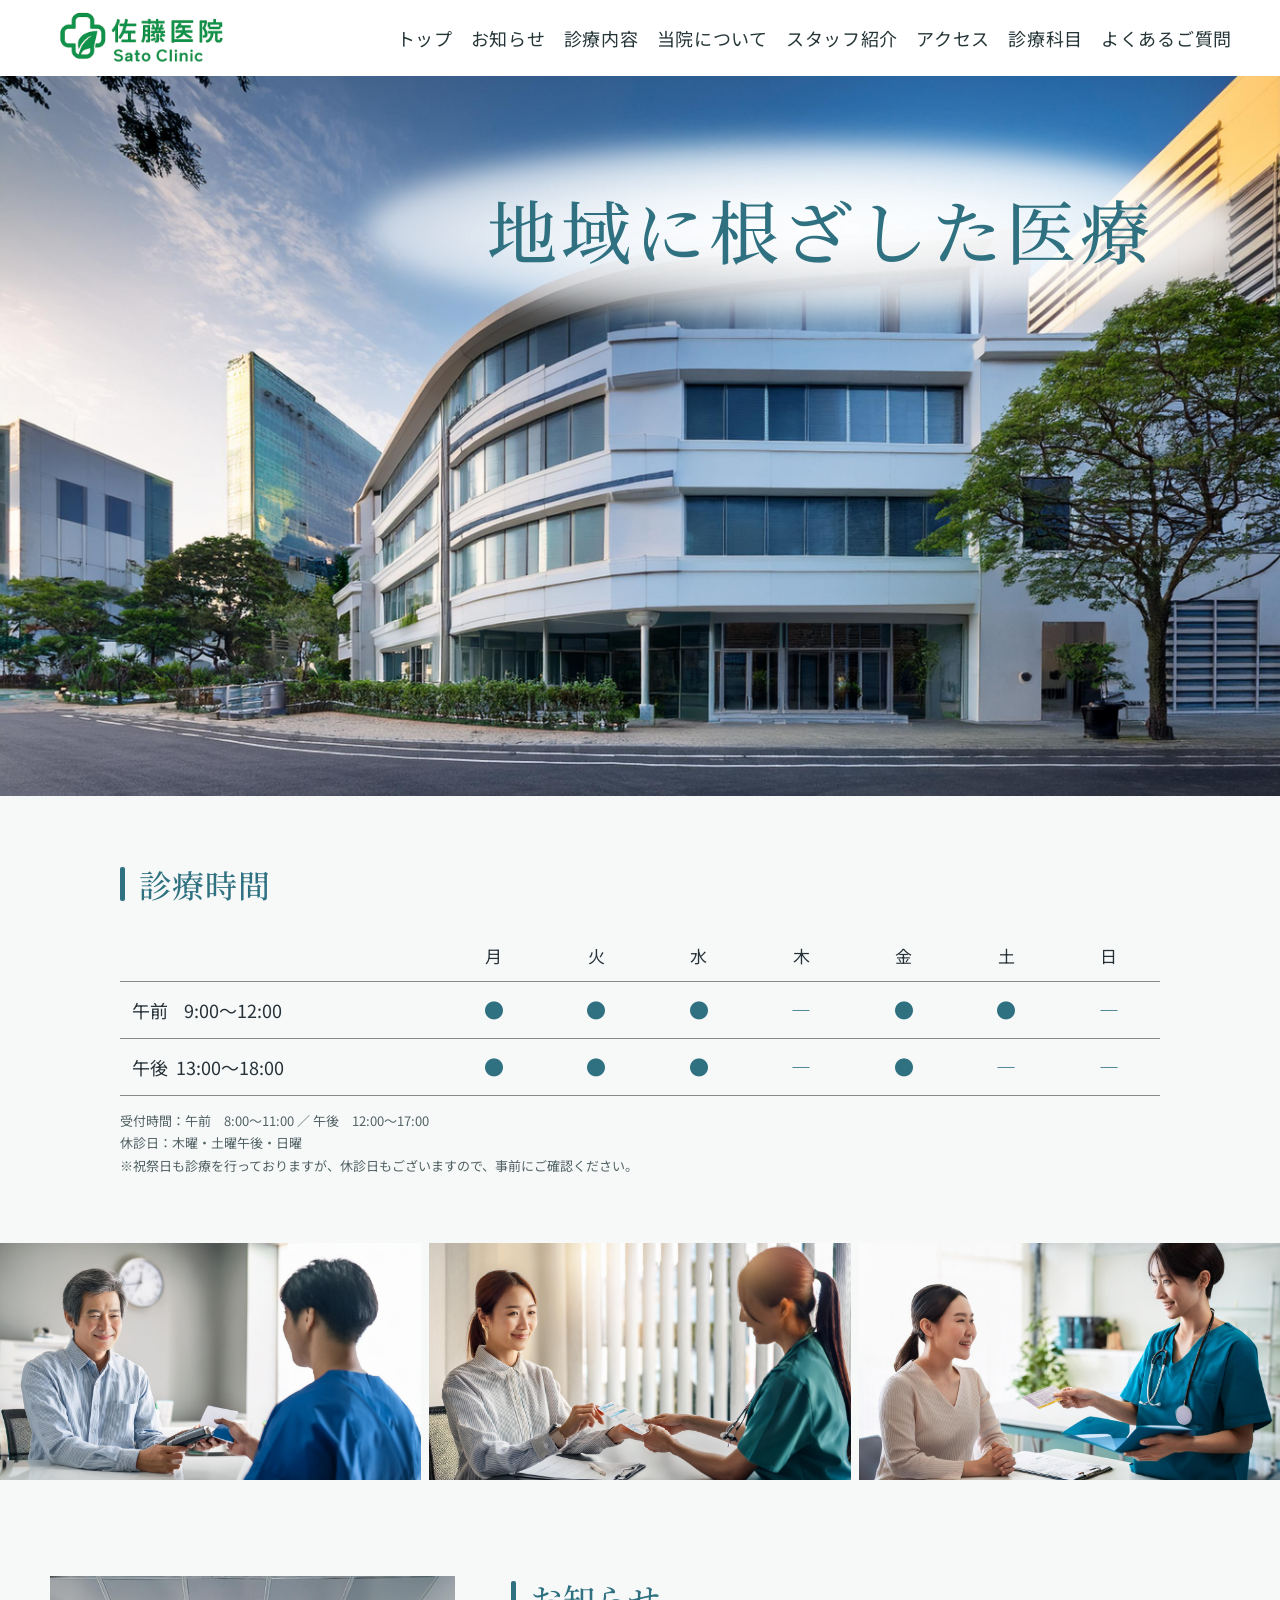
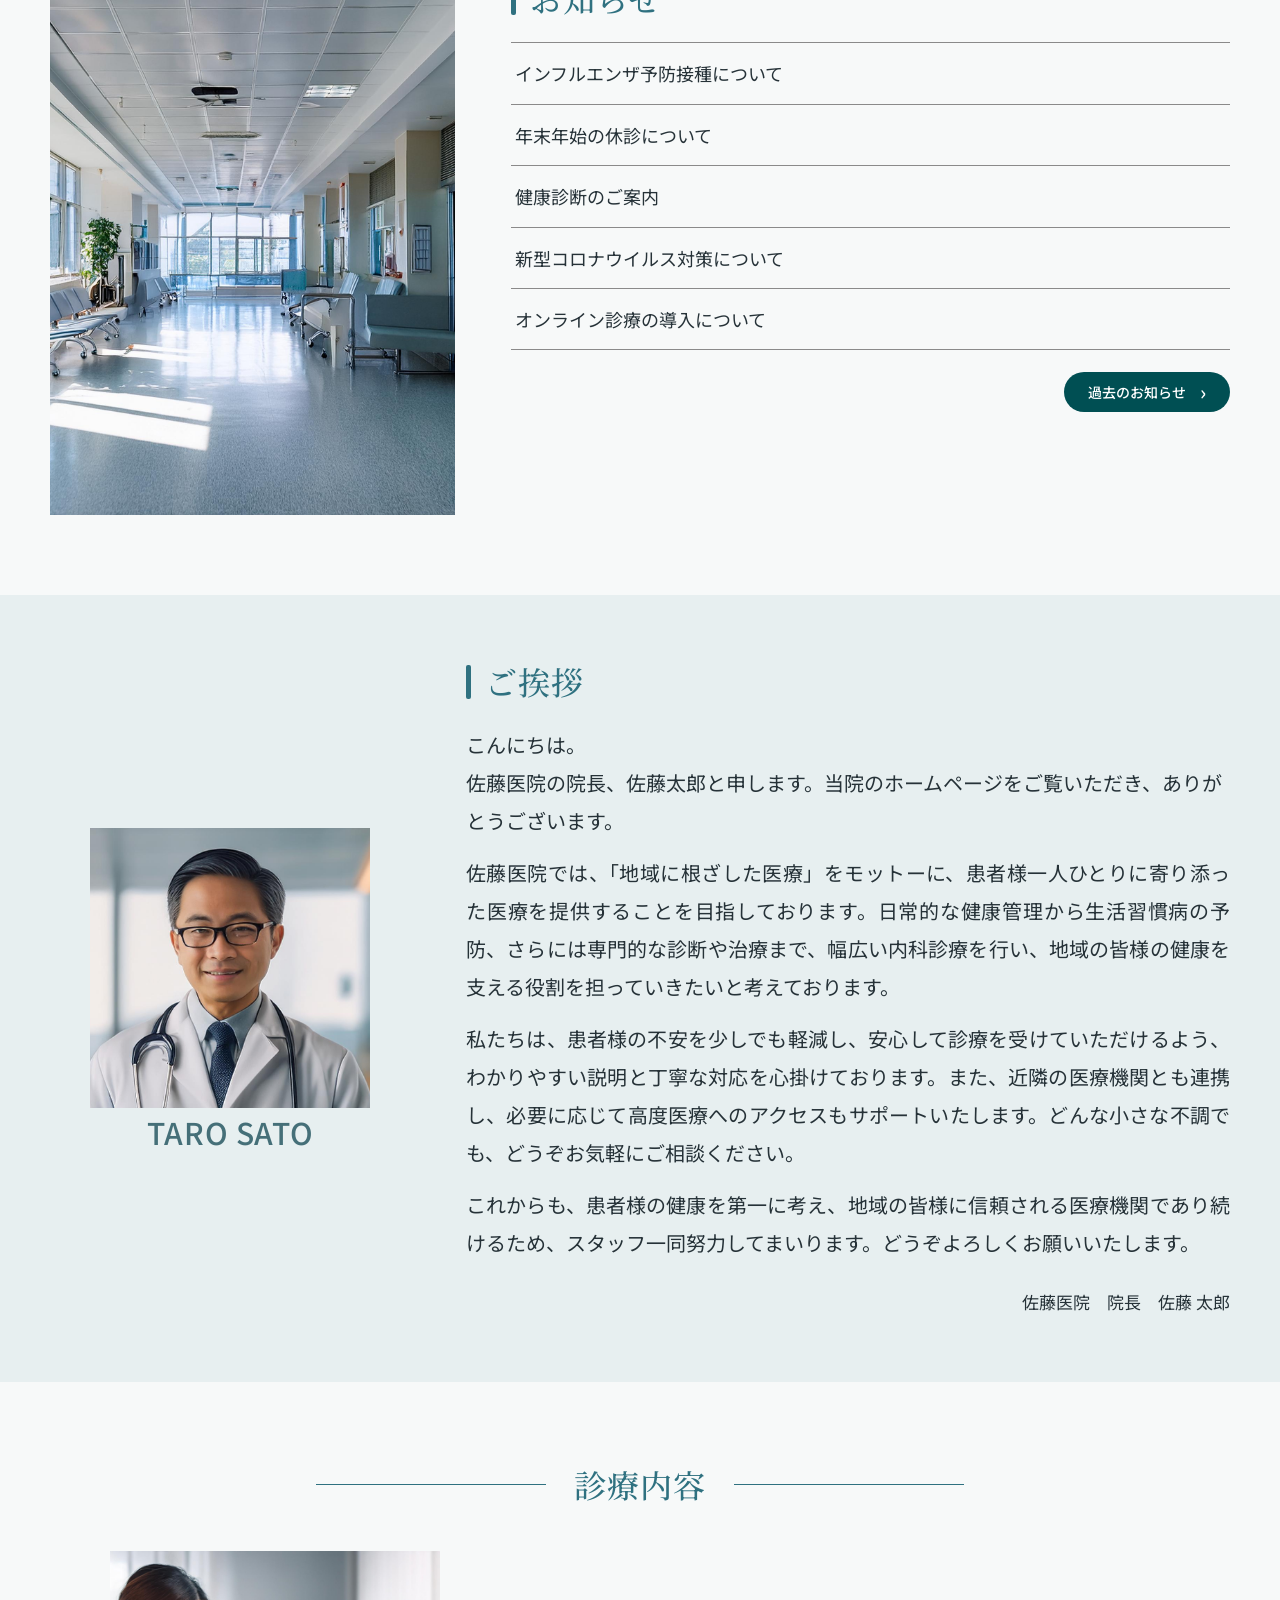
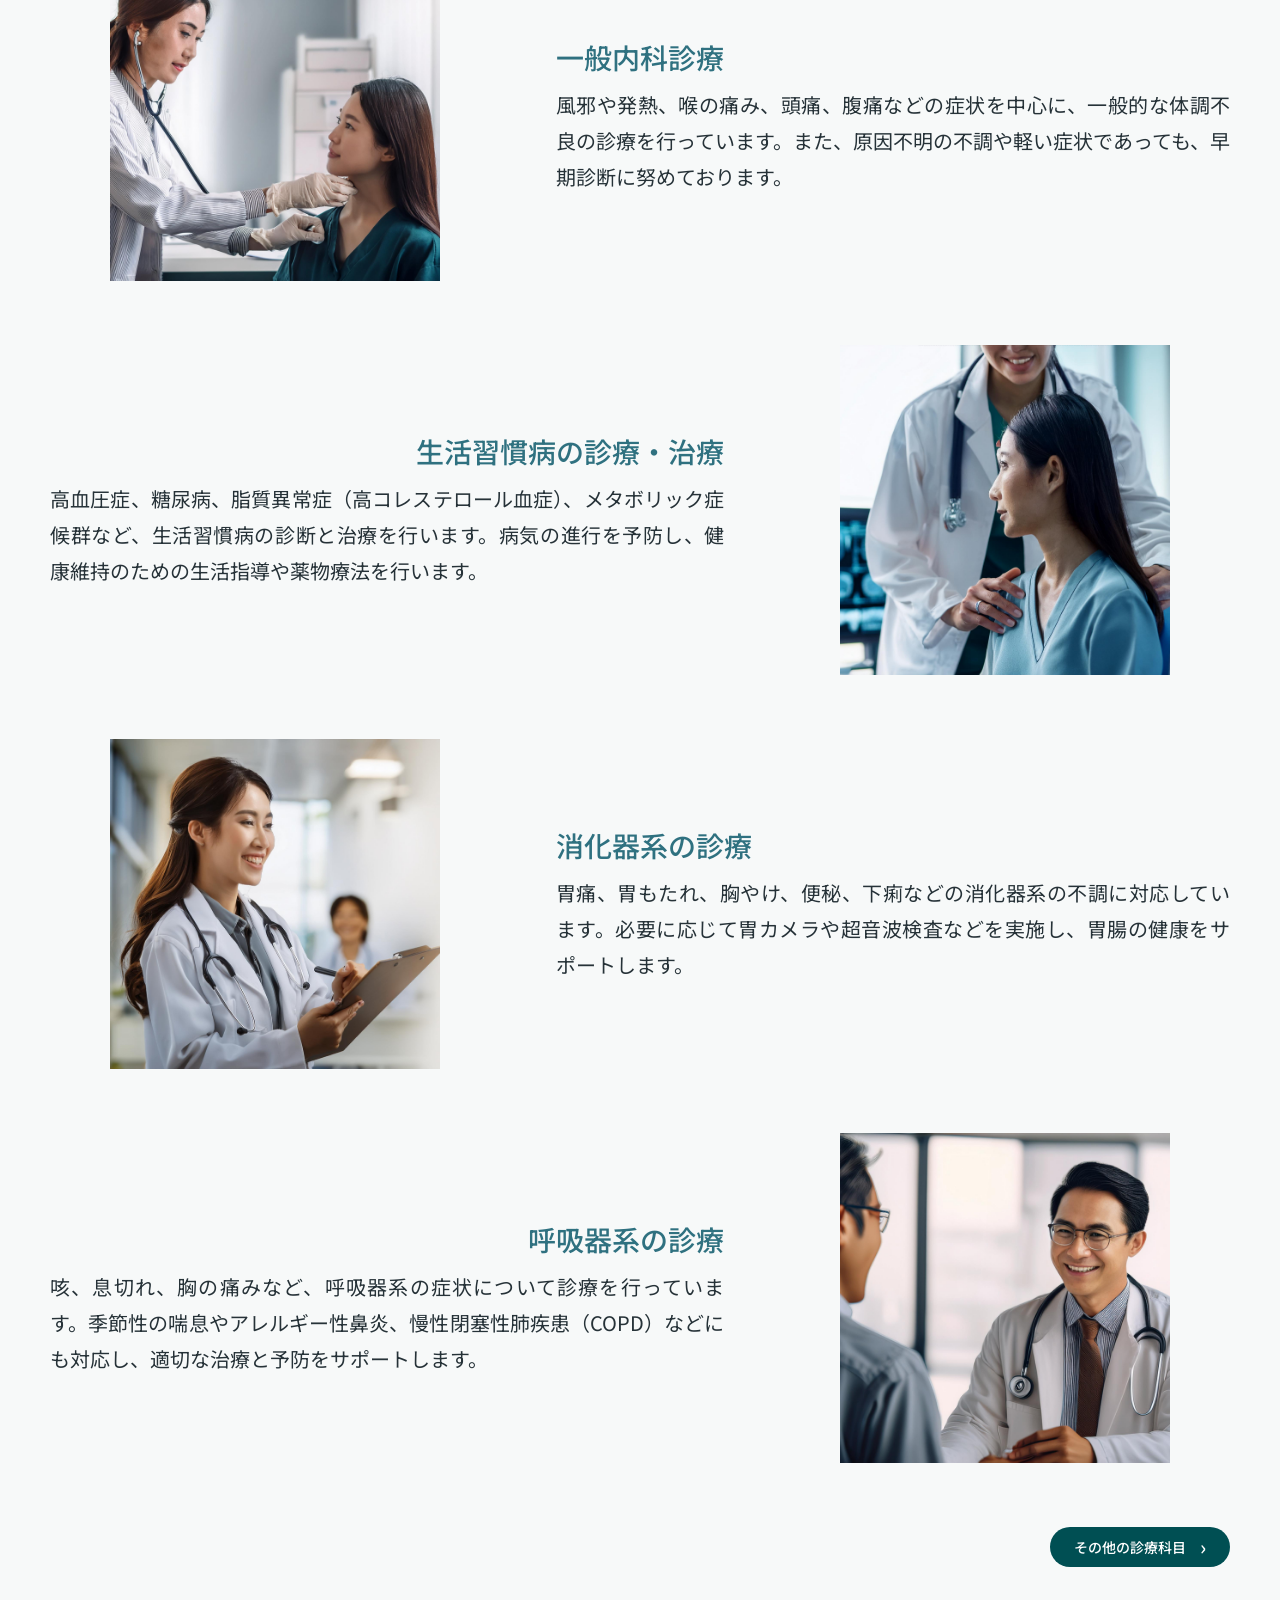
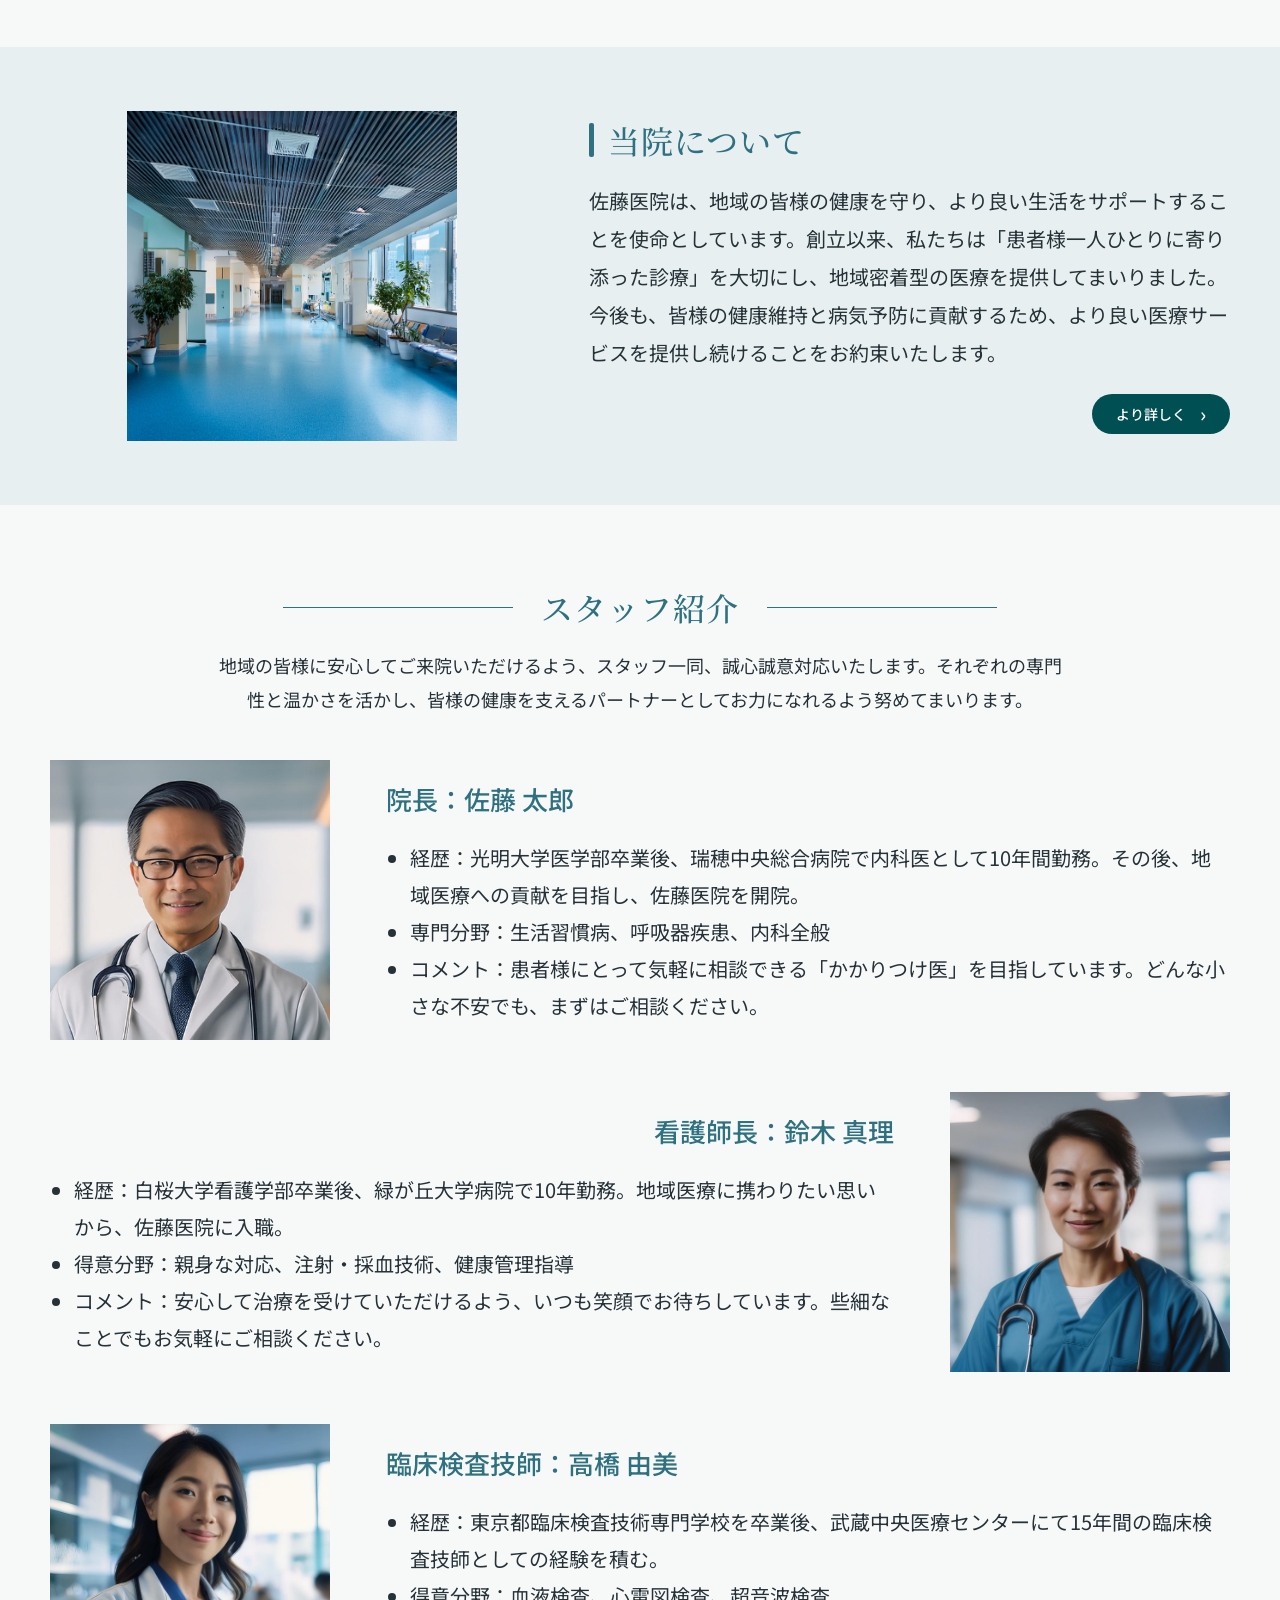
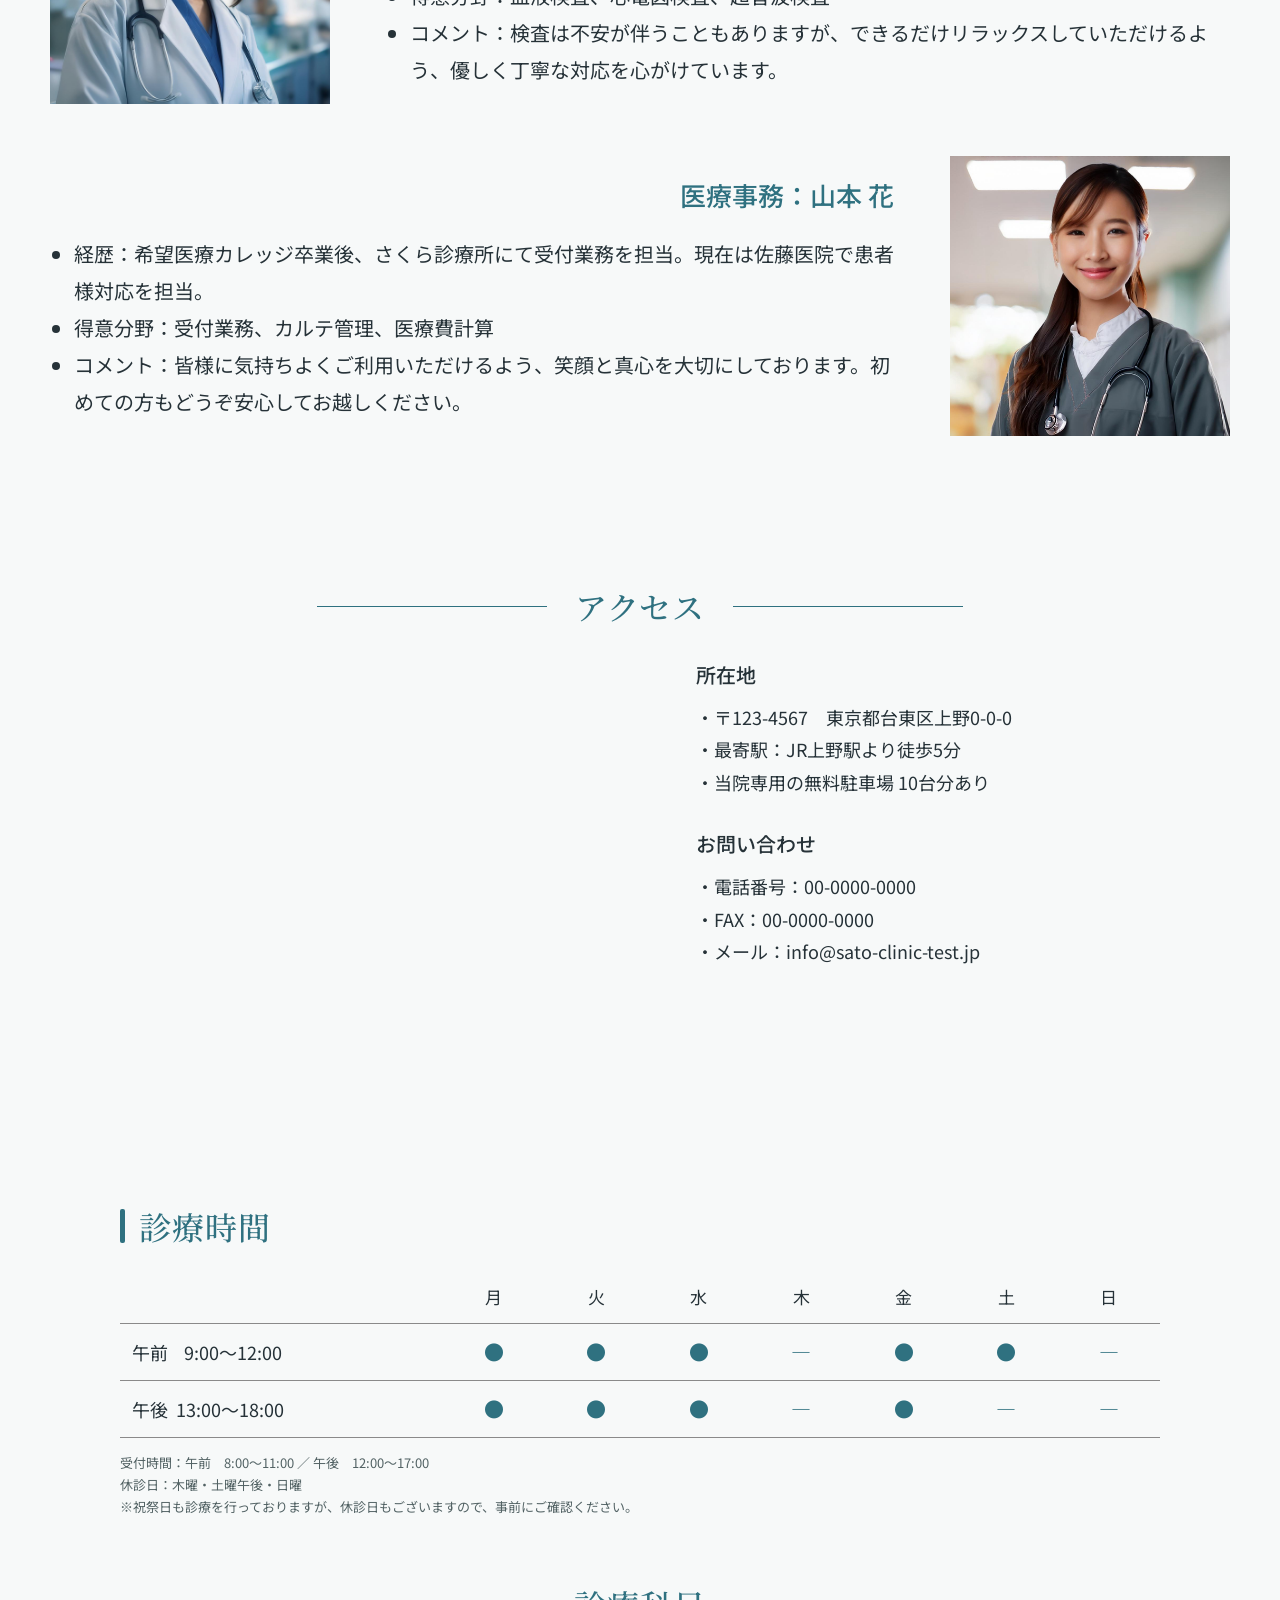
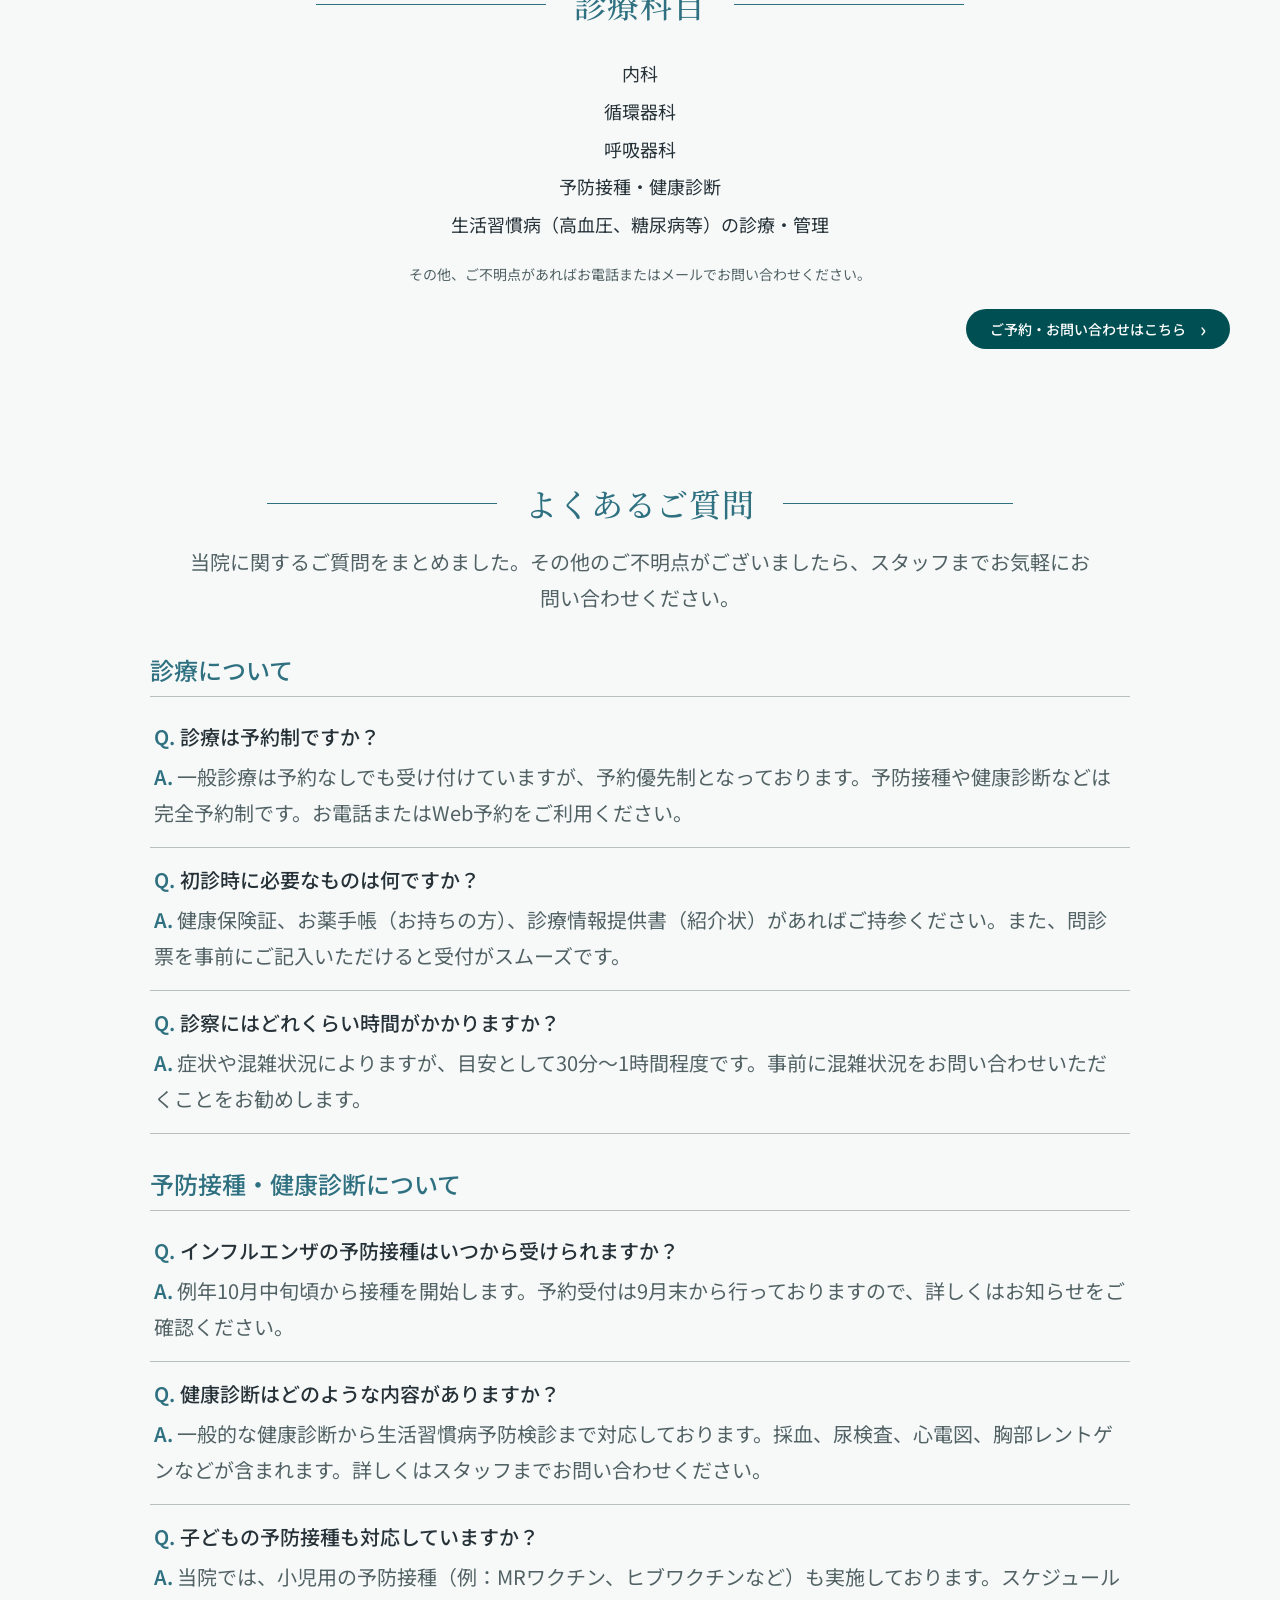
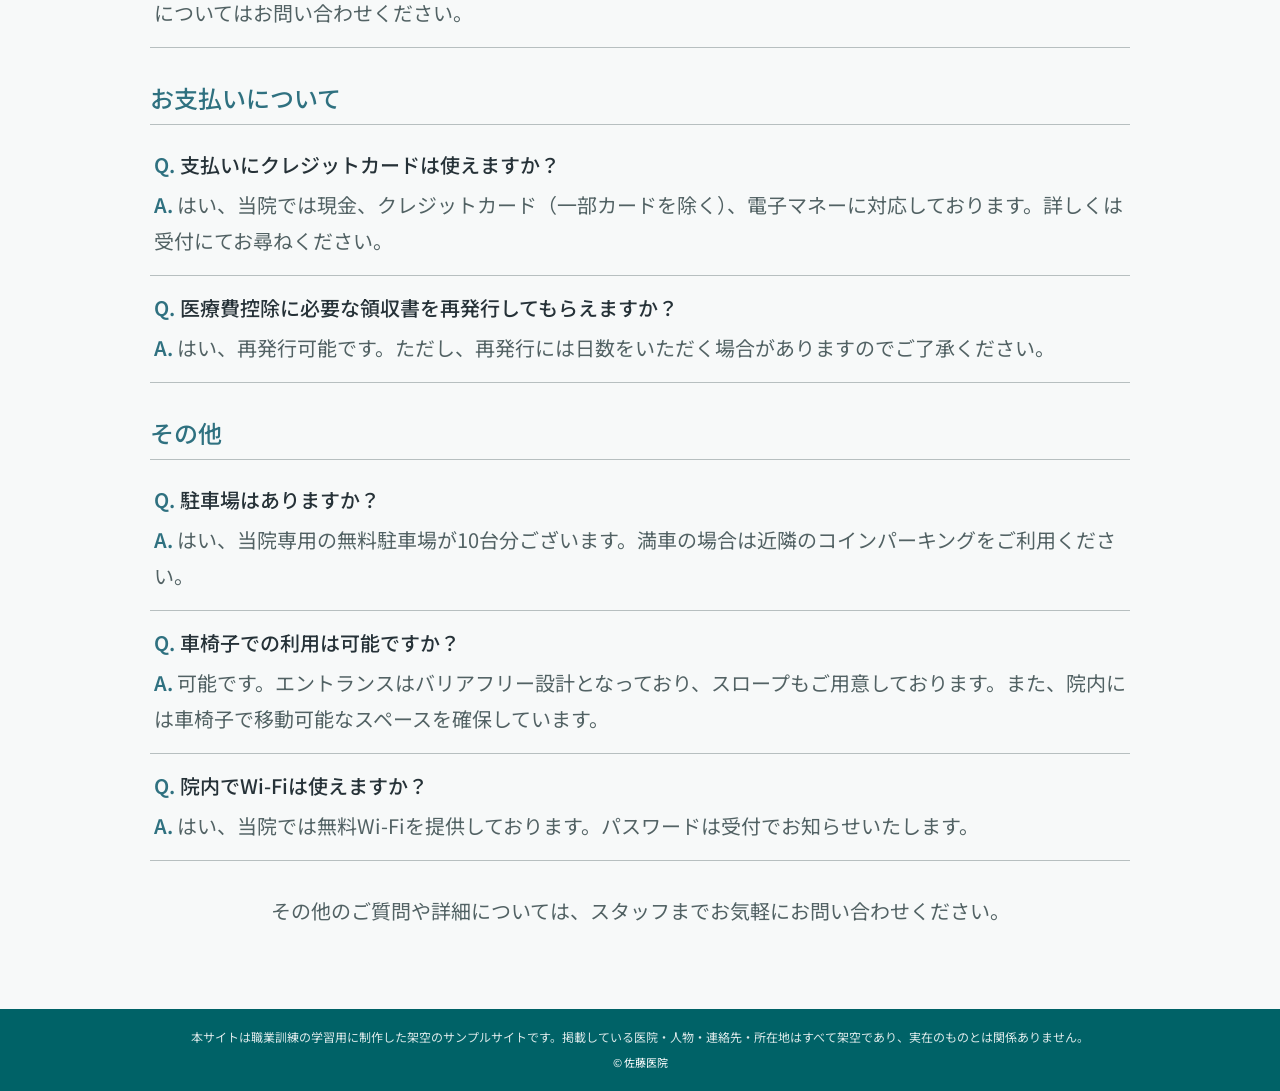
==== commit 07204d1c: "「よくあるご質問」セクションを追加" ====
--- a/index.html
+++ b/index.html
@@ -24,6 +24,8 @@
         <a href="#about">当院について</a>
         <a href="#staff">スタッフ紹介</a>
         <a href="#access">アクセス</a>
+        <a href="#departments-title">診療科目</a>
+        <a href="#faq-title">よくあるご質問</a>
       </nav>
       <details class="mobile-menu">
         <summary aria-label="メニューを開く"><span></span><span></span><span></span></summary>
@@ -34,6 +36,8 @@
           <a href="#about">当院について</a>
           <a href="#staff">スタッフ紹介</a>
           <a href="#access">アクセス</a>
+          <a href="#departments-title">診療科目</a>
+          <a href="#faq-title">よくあるご質問</a>
         </nav>
       </details>
     </div>
@@ -298,6 +302,40 @@
       <p>その他、ご不明点があればお電話またはメールでお問い合わせください。</p>
       <div class="button-row"><a class="more-button" href="contact.html">ご予約・お問い合わせはこちら <span aria-hidden="true">›</span></a></div>
     </section>
+
+    <section class="faq section-wide" aria-labelledby="faq-title">
+      <div class="section-heading section-heading-center compact-heading"><span></span><h2 id="faq-title">よくあるご質問</h2><span></span></div>
+      <p class="faq-lead">当院に関するご質問をまとめました。その他のご不明点がございましたら、スタッフまでお気軽にお問い合わせください。</p>
+
+      <div class="faq-category">
+        <h3>診療について</h3>
+        <article class="faq-item"><h4><span>Q.</span> 診療は予約制ですか？</h4><p><span>A.</span> 一般診療は予約なしでも受け付けていますが、予約優先制となっております。予防接種や健康診断などは完全予約制です。お電話またはWeb予約をご利用ください。</p></article>
+        <article class="faq-item"><h4><span>Q.</span> 初診時に必要なものは何ですか？</h4><p><span>A.</span> 健康保険証、お薬手帳（お持ちの方）、診療情報提供書（紹介状）があればご持参ください。また、問診票を事前にご記入いただけると受付がスムーズです。</p></article>
+        <article class="faq-item"><h4><span>Q.</span> 診察にはどれくらい時間がかかりますか？</h4><p><span>A.</span> 症状や混雑状況によりますが、目安として30分〜1時間程度です。事前に混雑状況をお問い合わせいただくことをお勧めします。</p></article>
+      </div>
+
+      <div class="faq-category">
+        <h3>予防接種・健康診断について</h3>
+        <article class="faq-item"><h4><span>Q.</span> インフルエンザの予防接種はいつから受けられますか？</h4><p><span>A.</span> 例年10月中旬頃から接種を開始します。予約受付は9月末から行っておりますので、詳しくはお知らせをご確認ください。</p></article>
+        <article class="faq-item"><h4><span>Q.</span> 健康診断はどのような内容がありますか？</h4><p><span>A.</span> 一般的な健康診断から生活習慣病予防検診まで対応しております。採血、尿検査、心電図、胸部レントゲンなどが含まれます。詳しくはスタッフまでお問い合わせください。</p></article>
+        <article class="faq-item"><h4><span>Q.</span> 子どもの予防接種も対応していますか？</h4><p><span>A.</span> 当院では、小児用の予防接種（例：MRワクチン、ヒブワクチンなど）も実施しております。スケジュールについてはお問い合わせください。</p></article>
+      </div>
+
+      <div class="faq-category">
+        <h3>お支払いについて</h3>
+        <article class="faq-item"><h4><span>Q.</span> 支払いにクレジットカードは使えますか？</h4><p><span>A.</span> はい、当院では現金、クレジットカード（一部カードを除く）、電子マネーに対応しております。詳しくは受付にてお尋ねください。</p></article>
+        <article class="faq-item"><h4><span>Q.</span> 医療費控除に必要な領収書を再発行してもらえますか？</h4><p><span>A.</span> はい、再発行可能です。ただし、再発行には日数をいただく場合がありますのでご了承ください。</p></article>
+      </div>
+
+      <div class="faq-category">
+        <h3>その他</h3>
+        <article class="faq-item"><h4><span>Q.</span> 駐車場はありますか？</h4><p><span>A.</span> はい、当院専用の無料駐車場が10台分ございます。満車の場合は近隣のコインパーキングをご利用ください。</p></article>
+        <article class="faq-item"><h4><span>Q.</span> 車椅子での利用は可能ですか？</h4><p><span>A.</span> 可能です。エントランスはバリアフリー設計となっており、スロープもご用意しております。また、院内には車椅子で移動可能なスペースを確保しています。</p></article>
+        <article class="faq-item"><h4><span>Q.</span> 院内でWi-Fiは使えますか？</h4><p><span>A.</span> はい、当院では無料Wi-Fiを提供しております。パスワードは受付でお知らせいたします。</p></article>
+      </div>
+
+      <p class="faq-contact">その他のご質問や詳細については、スタッフまでお気軽にお問い合わせください。</p>
+    </section>
   </main>
 
   <footer class="site-footer">
--- a/css/style.css
+++ b/css/style.css
@@ -45,6 +45,10 @@
 .desktop-nav{color:#263638}
 .desktop-nav a:hover,.desktop-nav a:focus-visible{color:#0b7478}
 .mobile-menu{display:none}
+@media (min-width:761px) and (max-width:1050px){
+  .header-inner{gap:12px}
+  .desktop-nav{gap:clamp(2px,.8vw,8px);font-size:clamp(12px,1.4vw,15px)}
+}
 
 .hero{position:relative;width:100%;overflow:hidden;background:var(--color-background-tint)}
 .hero>img{width:100%;height:720px;object-fit:cover;object-position:center}
@@ -182,6 +186,17 @@
 .departments ul{list-style:none;padding:0;margin:0 auto 18px;font-size:18px;line-height:2.1}
 .departments p{font-size:14px;margin:0;color:var(--color-muted)}
 
+.faq{padding-top:64px;padding-bottom:80px}
+.faq .section-heading{margin-bottom:18px}
+.faq-lead,.faq-contact{max-width:900px;margin:0 auto 36px;text-align:center;font-size:20px;line-height:1.8;color:var(--color-muted)}
+.faq-category{max-width:980px;margin:0 auto 32px}
+.faq-category h3{margin:0 0 8px;padding:0 0 8px;border-bottom:1px solid var(--color-border-soft);color:var(--color-primary);font-size:24px;font-weight:500;line-height:1.5}
+.faq-item{padding:16px 4px;border-bottom:1px solid var(--color-border-soft)}
+.faq-item h4{margin:0 0 6px;font-size:20px;font-weight:500;line-height:1.6}
+.faq-item p{margin:0;font-size:20px;line-height:1.8;color:var(--color-muted)}
+.faq-item h4 span,.faq-item p span{color:var(--color-primary);font-weight:600}
+.faq-contact{margin-top:4px;margin-bottom:0}
+
 .site-footer{background:var(--color-footer);color:var(--color-white);padding:18px 24px;text-align:center}
 .disclaimer{max-width:1180px;margin:0 auto 6px;font-size:12px;line-height:1.65;color:rgba(255,255,255,.86)}
 .copyright{margin:0;font-size:11px}
@@ -199,6 +214,7 @@
   .mobile-menu summary span{width:17px;height:2px;background:#2f3b3c;border-radius:2px}
   .mobile-menu nav{position:absolute;right:0;top:47px;width:210px;background:#fff;box-shadow:0 8px 28px rgba(20,48,50,.16);border:1px solid #e3eaeb;padding:8px 16px;display:flex;flex-direction:column;z-index:30}
   .mobile-menu nav a{font-size:14px;padding:11px 4px;border-bottom:1px solid #edf1f2}
+  .mobile-menu nav a:hover,.mobile-menu nav a:focus-visible{color:#0b7478}
   .mobile-menu nav a:last-child{border-bottom:0}
 
   .hero>img{height:auto;aspect-ratio:390/220;object-fit:cover;object-position:center}
@@ -297,6 +313,16 @@
   .departments ul{font-size:14px;line-height:1.9;margin-bottom:12px}
   .departments p{font-size:12px;line-height:1.7}
 
+  .faq{padding-top:48px;padding-bottom:48px}
+  .faq .section-heading{margin-bottom:14px}
+  .faq-lead,.faq-contact{font-size:16px;line-height:1.75;margin-bottom:24px;text-align:center}
+  .faq-category{margin-bottom:24px}
+  .faq-category h3{font-size:18px;margin-bottom:4px;padding-bottom:6px}
+  .faq-item{padding:12px 2px}
+  .faq-item h4{font-size:16px;line-height:1.6;margin-bottom:4px}
+  .faq-item p{font-size:16px;line-height:1.75}
+  .faq-contact{margin-top:0;margin-bottom:0}
+
   .site-footer{padding:18px 16px}
   .disclaimer{font-size:12px;line-height:1.7;margin-bottom:8px}
   .copyright{font-size:11px}
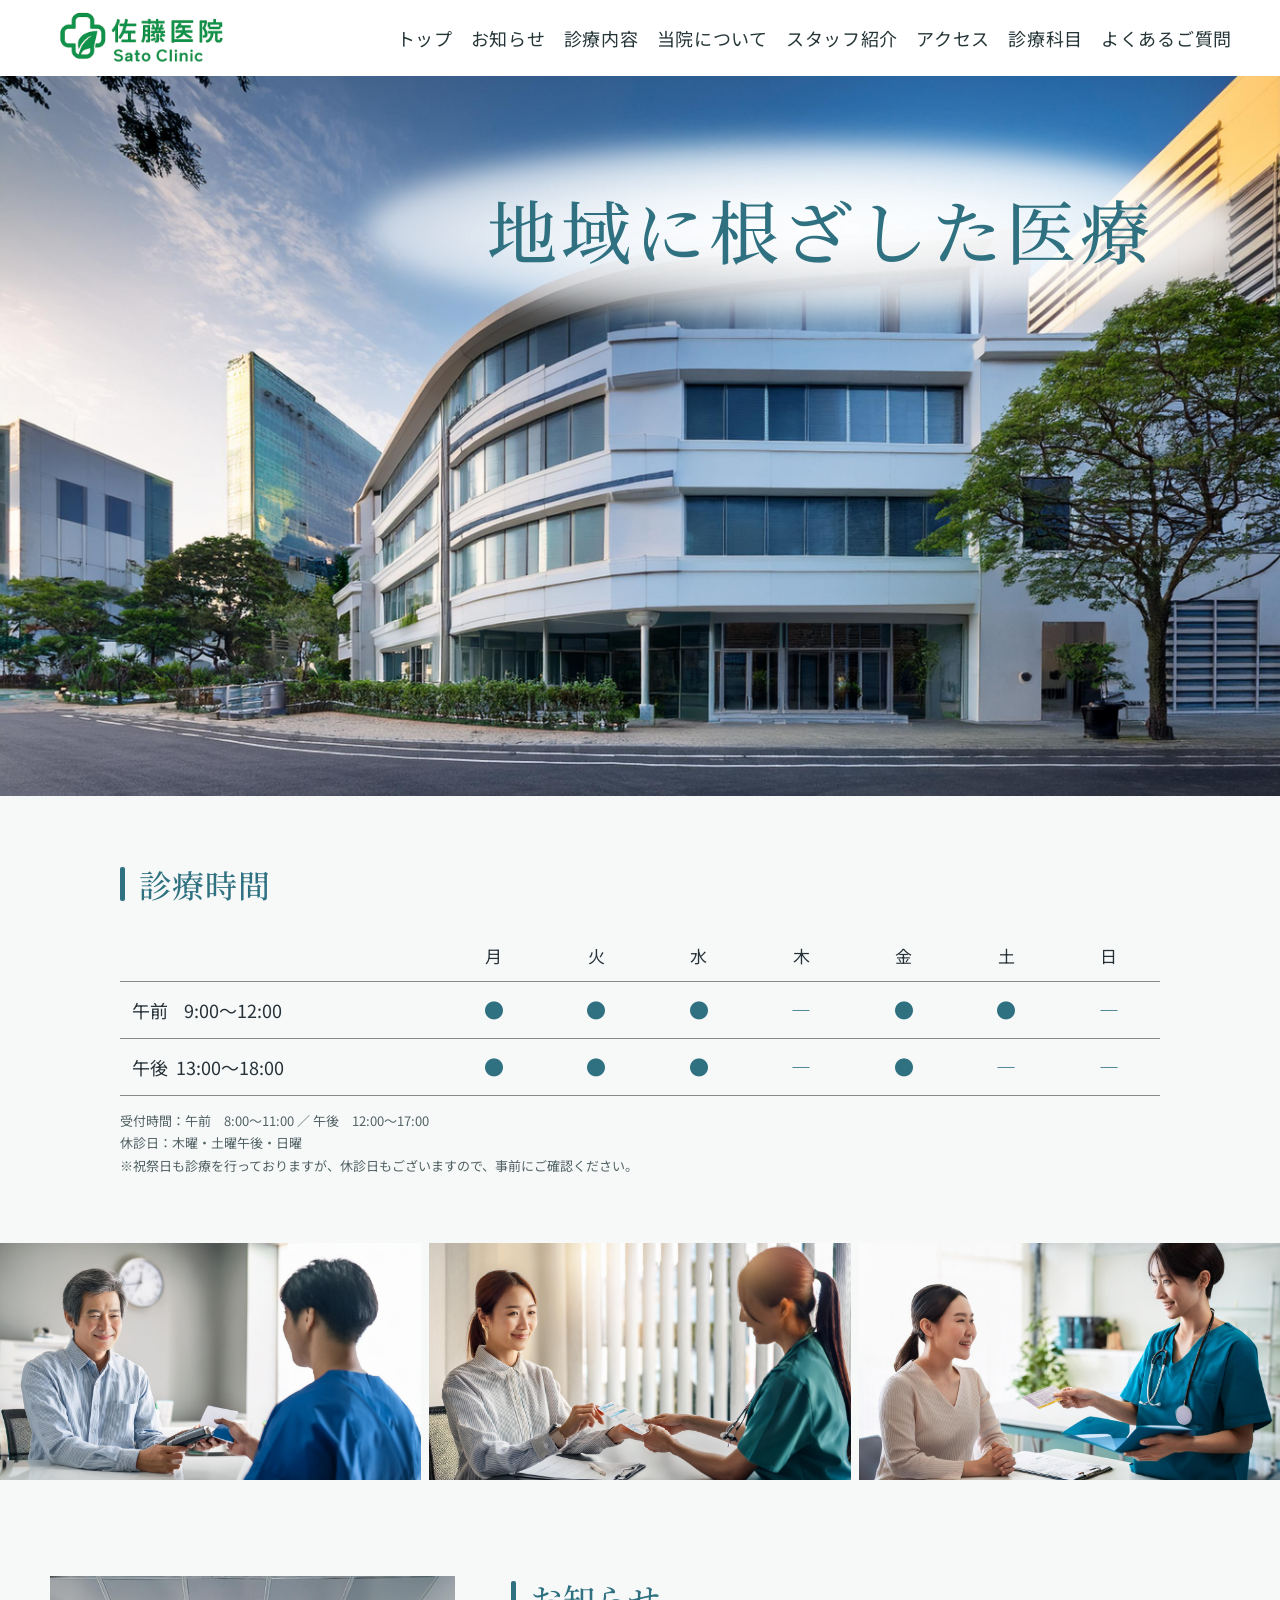
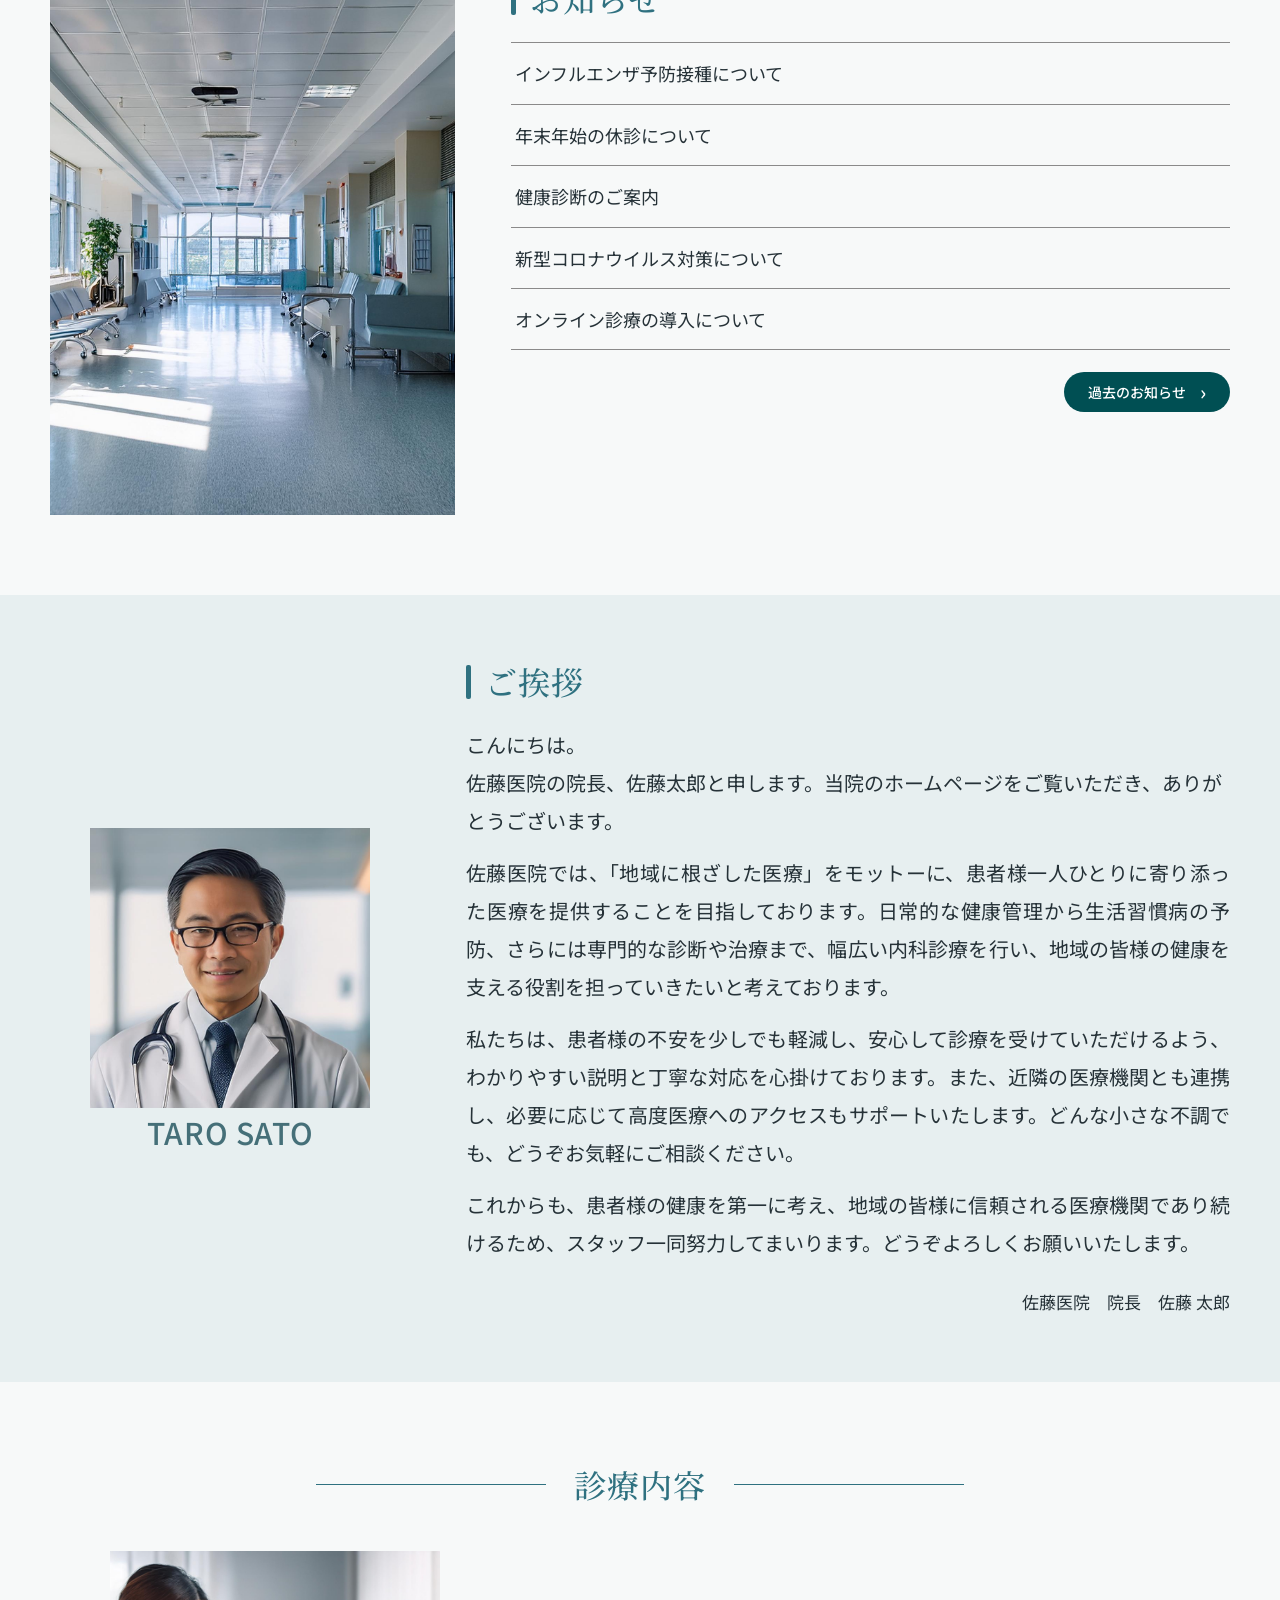
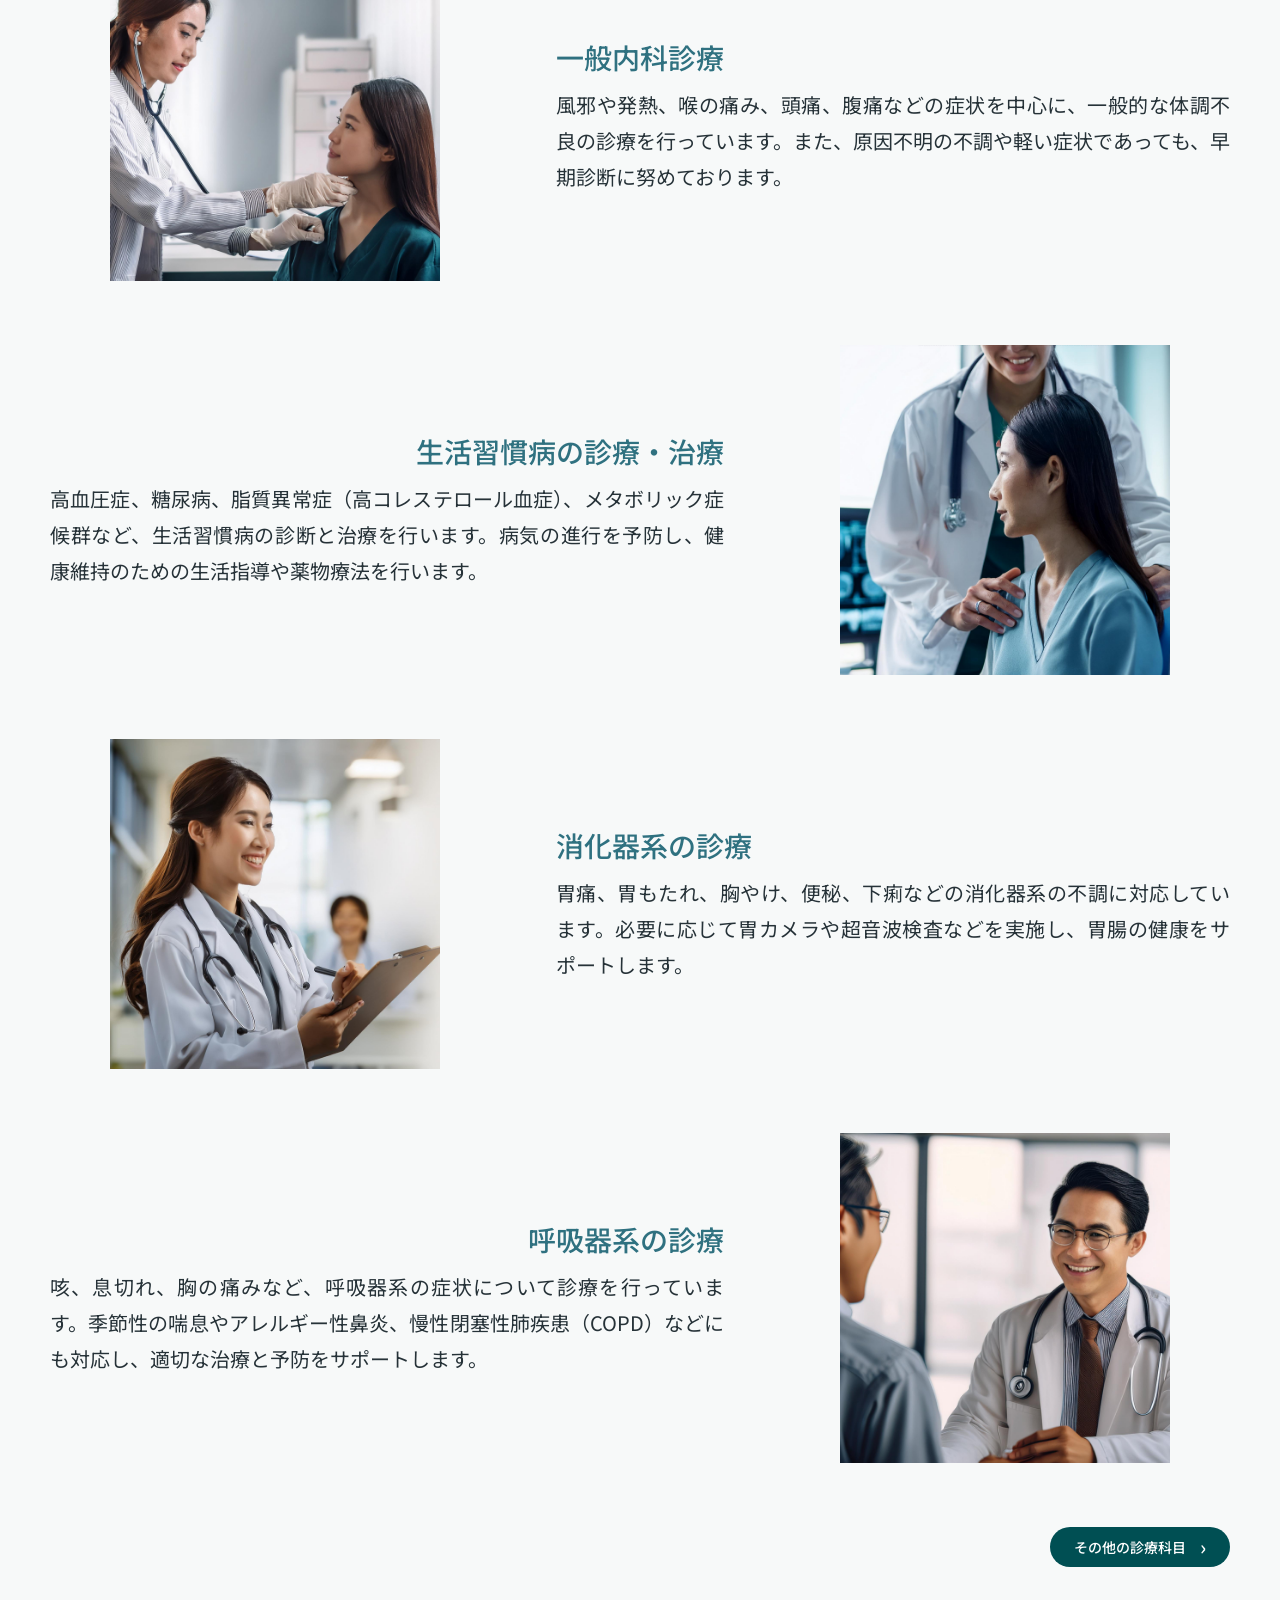
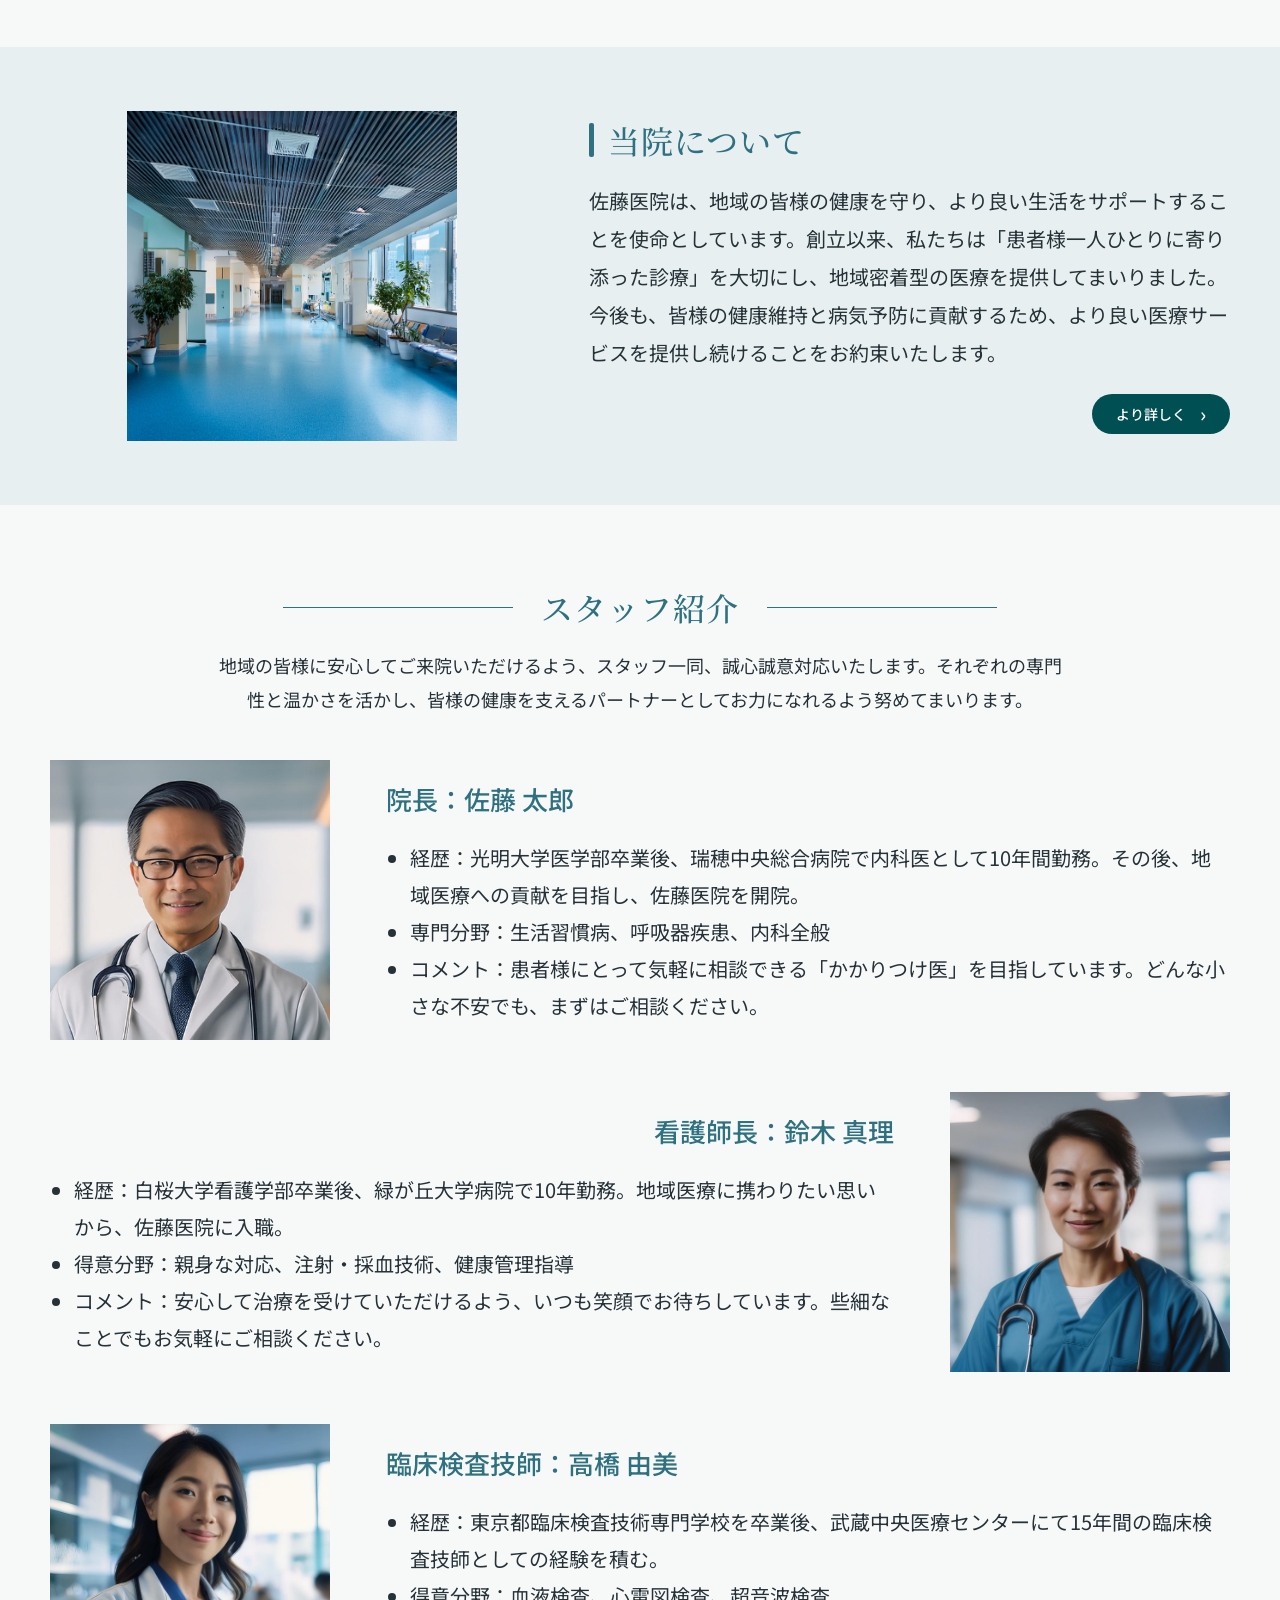
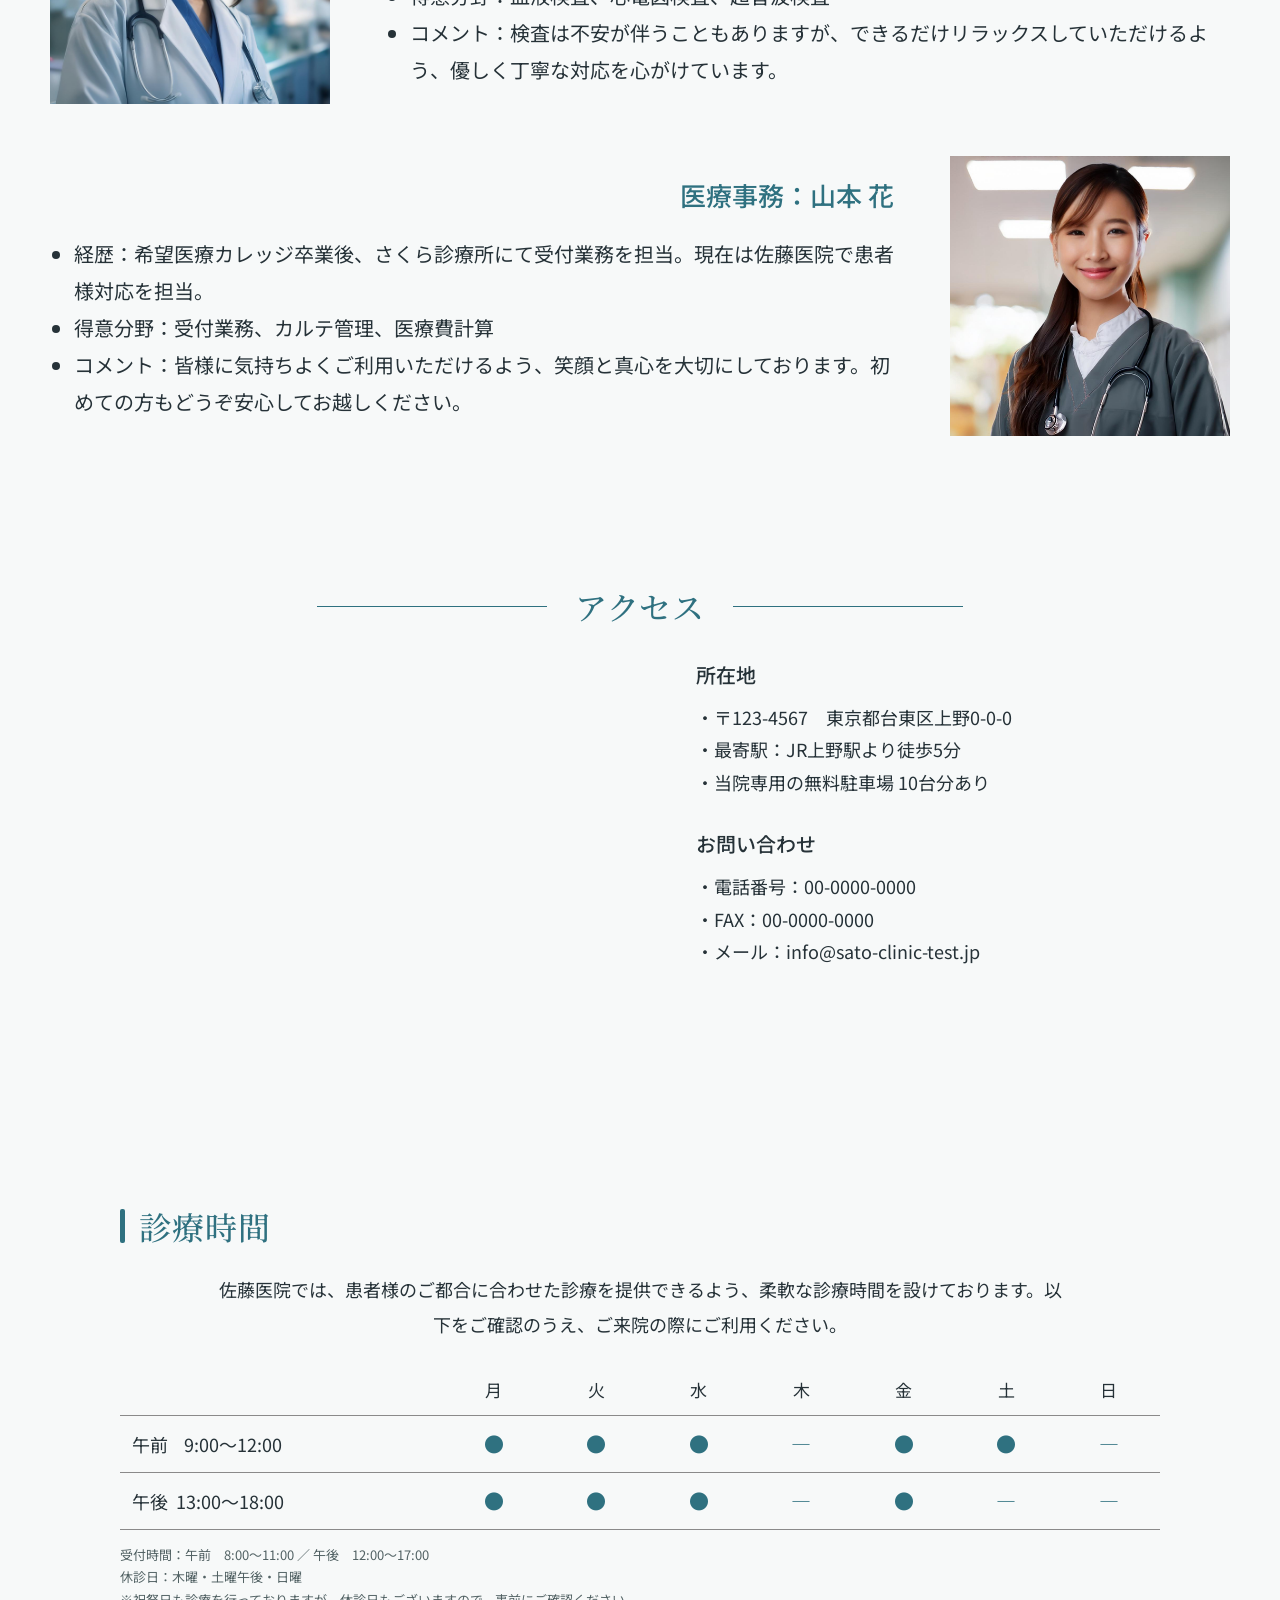
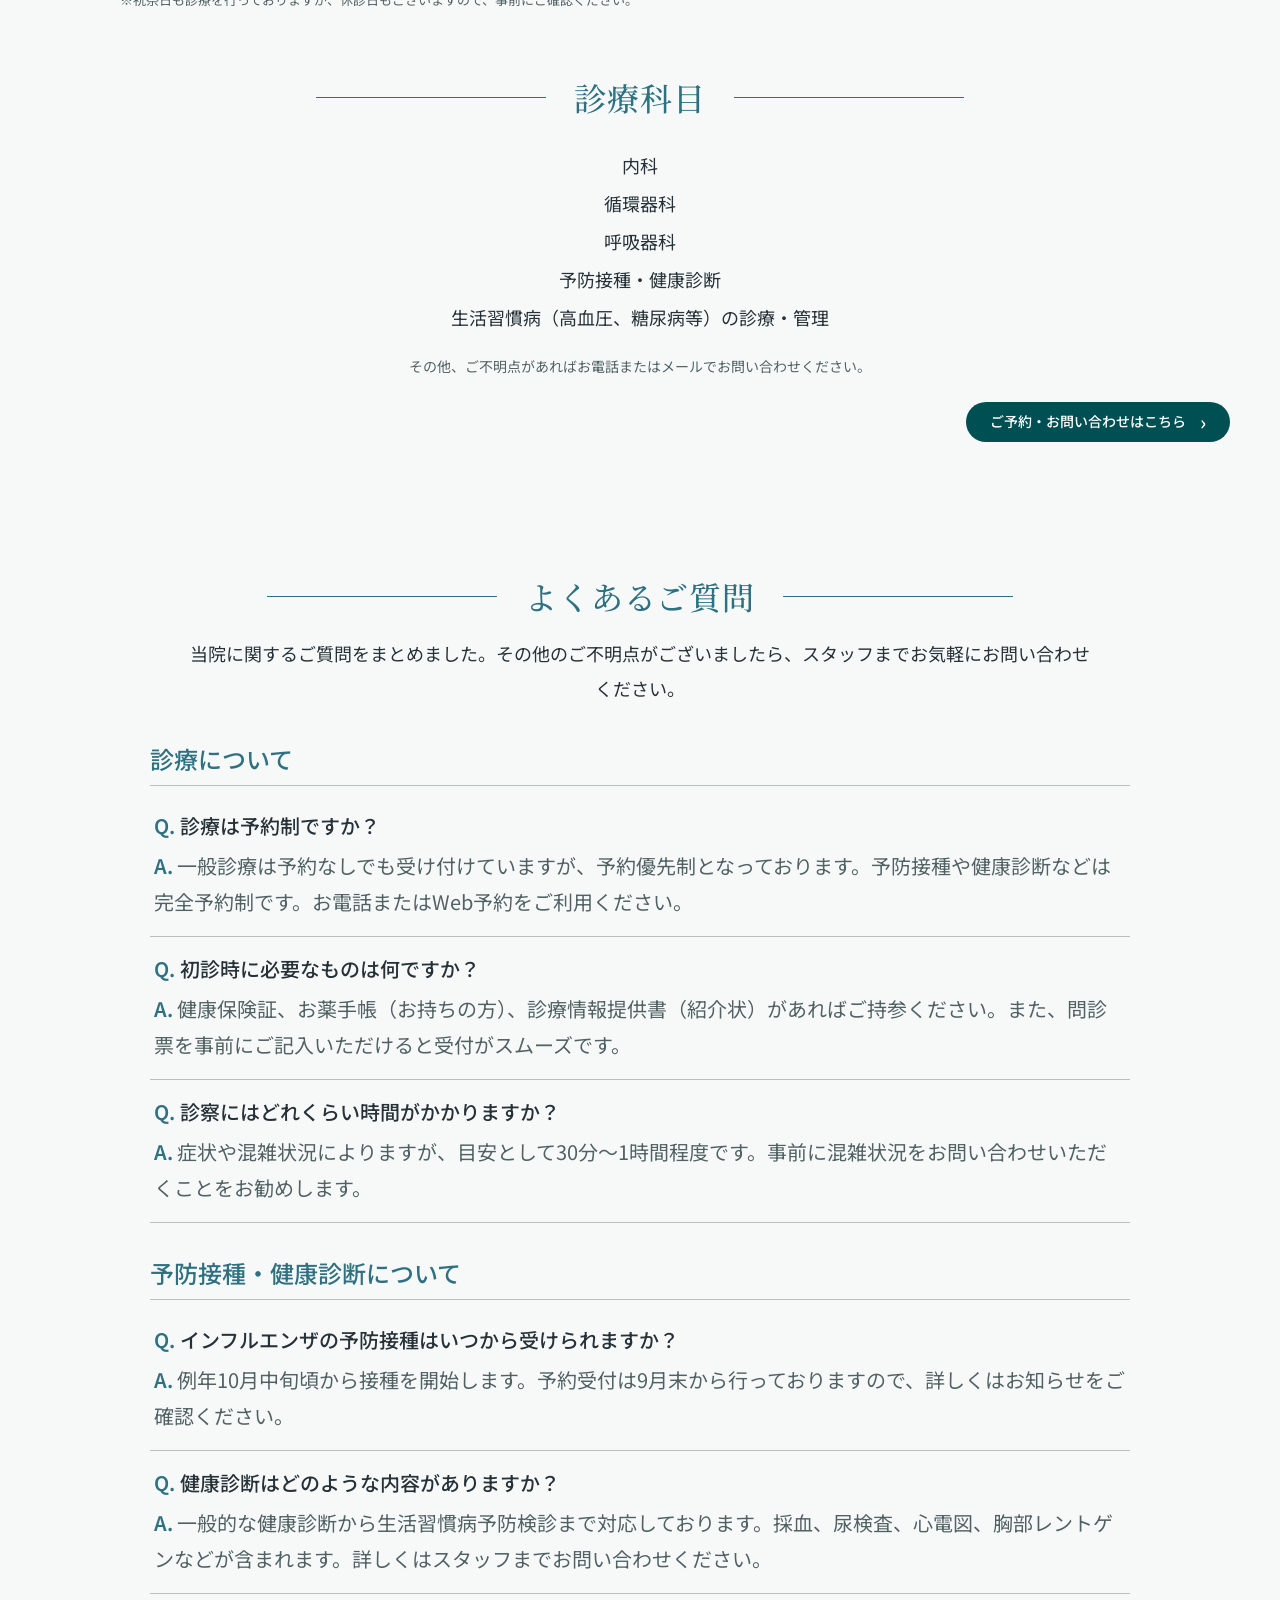
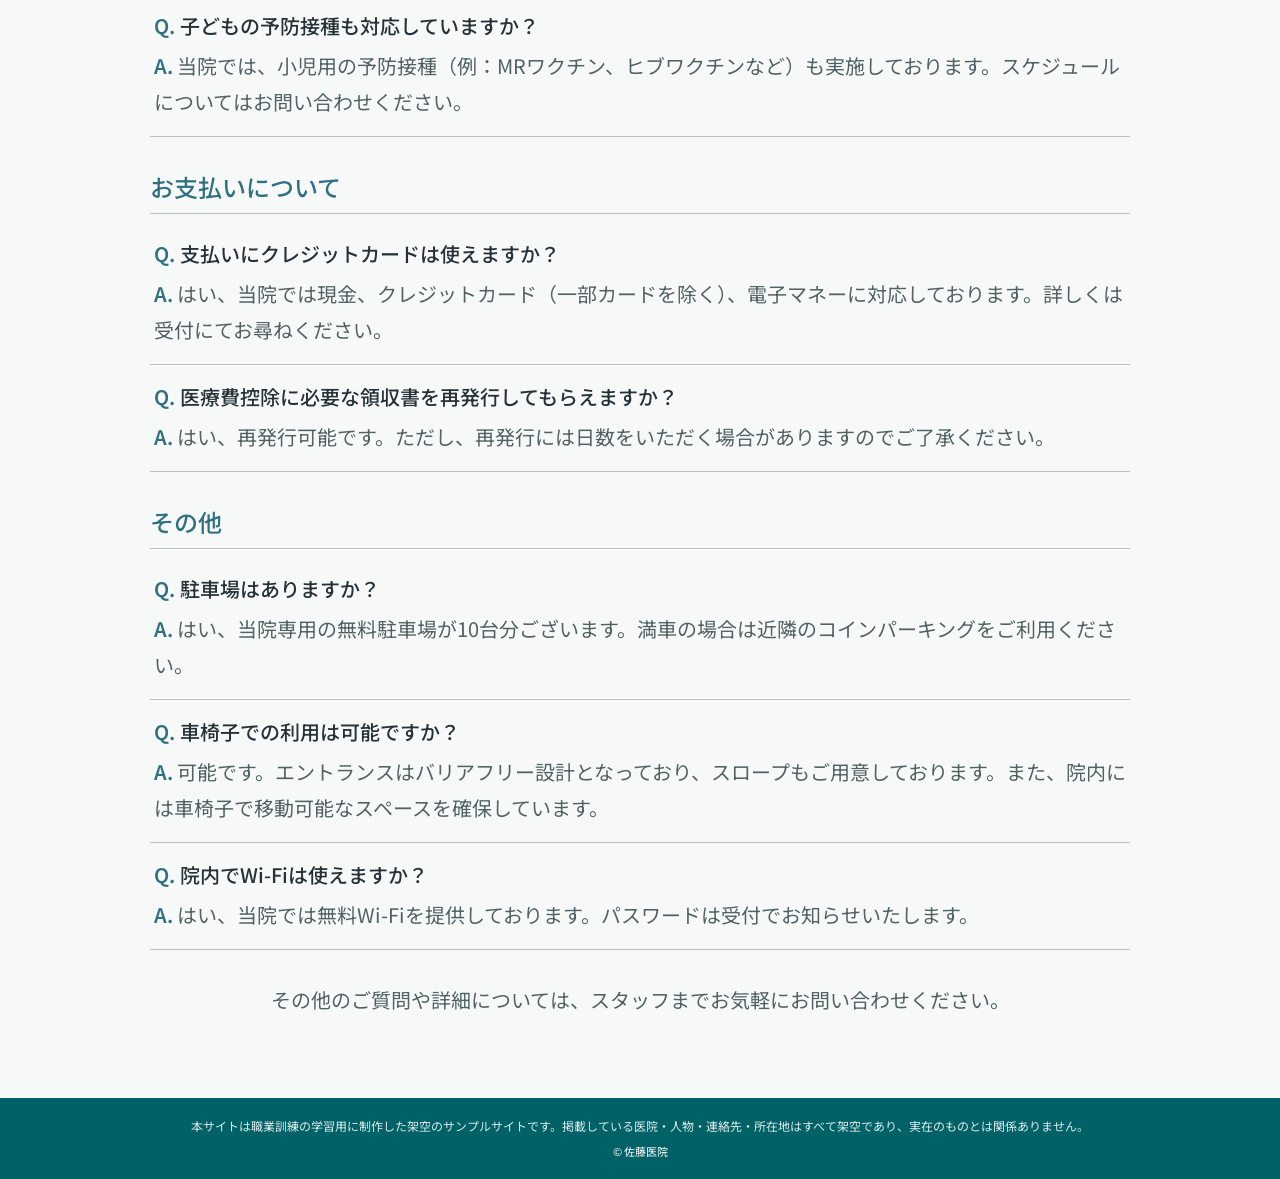
==== commit 459c45ff: "下部の診療時間セクション内に文章を追加" ====
--- a/index.html
+++ b/index.html
@@ -108,11 +108,11 @@
             <h2>お知らせ</h2>
           </div>
           <ul class="news-list">
-            <li>インフルエンザ予防接種について</li>
-            <li>年末年始の休診について</li>
-            <li>健康診断のご案内</li>
-            <li>新型コロナウイルス対策について</li>
-            <li>オンライン診療の導入について</li>
+            <li><a href="news-influenza.html">インフルエンザ予防接種について</a></li>
+            <li><a href="news-year-end.html">年末年始の休診について</a></li>
+            <li><a href="news-checkup.html">健康診断のご案内</a></li>
+            <li><a href="news-covid.html">新型コロナウイルス対策について</a></li>
+            <li><a href="news-online.html">オンライン診療の導入について</a></li>
           </ul>
           <div class="button-row"><a class="more-button" href="news.html">過去のお知らせ <span aria-hidden="true">›</span></a></div>
         </div>
@@ -178,7 +178,7 @@
         </div>
       </article>
 
-      <div class="button-row"><a class="more-button" href="#departments-title">その他の診療科目 <span aria-hidden="true">›</span></a></div>
+      <div class="button-row"><a class="more-button" href="other-services.html">その他の診療科目 <span aria-hidden="true">›</span></a></div>
     </section>
 
     <section id="about" class="about band" aria-labelledby="about-title">
@@ -275,6 +275,7 @@
         <span class="heading-bar" aria-hidden="true"></span>
         <h2 id="hours-bottom-title">診療時間</h2>
       </div>
+      <p class="hours-bottom-lead">佐藤医院では、患者様のご都合に合わせた診療を提供できるよう、柔軟な診療時間を設けております。以下をご確認のうえ、ご来院の際にご利用ください。</p>
       <div class="hours-table-wrap">
         <table class="hours-table">
           <caption class="sr-only">診療時間</caption>
--- a/css/style.css
+++ b/css/style.css
@@ -121,6 +121,8 @@
 .news-content .section-heading{margin-bottom:22px}
 .news-list{list-style:none;margin:0;padding:0;border-top:1px solid var(--color-border)}
 .news-list li{font-size:18px;padding:14px 4px;border-bottom:1px solid var(--color-border)}
+.news-list a{display:block;transition:color .18s ease}
+.news-list a:hover,.news-list a:focus-visible{color:var(--color-primary);text-decoration:underline;text-underline-offset:3px}
 .button-row{display:flex;justify-content:flex-end;margin-top:22px}
 .more-button{min-height:40px;padding:8px 24px;border-radius:999px;background:var(--color-primary-dark);color:var(--color-white);display:inline-flex;align-items:center;gap:14px;font-size:14px;font-weight:500;line-height:1.2;white-space:nowrap;transition:background-color .18s ease}
 .more-button:focus-visible{background:#17666B;outline:2px solid var(--color-primary-light);outline-offset:3px}
@@ -182,13 +184,42 @@
 .access-info p{font-size:18px;line-height:1.8;margin:0 0 28px}
 
 .hours-bottom{padding-top:24px;padding-bottom:44px}
+.hours-bottom-lead{max-width:860px;margin:0 auto 24px;text-align:center;font-size:18px;line-height:1.9}
 .departments{padding-top:20px;padding-bottom:68px;text-align:center}
 .departments ul{list-style:none;padding:0;margin:0 auto 18px;font-size:18px;line-height:2.1}
 .departments p{font-size:14px;margin:0;color:var(--color-muted)}
 
+.additional-services .section-heading{margin-bottom:40px}
+.additional-services .section-heading h1{margin:0;font-family:"Noto Serif JP",serif;font-size:32px;line-height:1.4;font-weight:500;letter-spacing:.03em;color:var(--color-primary)}
+.additional-service-list{max-width:980px;margin:0 auto}
+.additional-service-list article{padding:0 0 28px;margin-bottom:28px;border-bottom:1px solid var(--color-border-soft)}
+.additional-service-list h2{margin:0 0 10px;color:var(--color-primary);font-size:28px;font-weight:500;line-height:1.45}
+.additional-service-list p{margin:0;font-size:20px;line-height:1.8}
+
+.about-detail-title{margin-bottom:36px}
+.about-detail-title h1{margin:0;font-family:"Noto Serif JP",serif;font-size:32px;line-height:1.4;font-weight:500;letter-spacing:.03em;color:var(--color-primary)}
+.about-detail-content{max-width:980px;margin:0 auto}
+.about-detail-content>p,.about-detail-section p{margin:0;font-size:20px;line-height:1.8}
+.about-detail-section{margin-top:36px}
+.about-detail-section h2{margin:0 0 10px;color:var(--color-primary);font-size:28px;font-weight:500;line-height:1.45}
+.about-detail-list{margin:14px 0 0;padding-left:1.4em;font-size:20px;line-height:1.8}
+.about-policy-table-wrap{margin-top:22px}
+.about-policy-table{width:100%;border-collapse:collapse;table-layout:fixed;font-size:16px;line-height:1.6}
+.about-policy-table th,.about-policy-table td{padding:10px 12px;border:1px solid #D3E1DF;text-align:left;vertical-align:middle;font-weight:400}
+.about-policy-table thead th{background:#2F8D81;color:#fff;font-weight:600}
+.about-policy-table thead th:first-child{width:5%}
+.about-policy-table thead th:nth-child(2){width:32%}
+.about-policy-table tbody th{width:5%;color:var(--color-primary)}
+.about-policy-table tbody tr:nth-child(even){background:#F1F7F6}
+
+.news-detail-title{margin-bottom:36px}
+.news-detail-title h1{margin:0;font-family:"Noto Serif JP",serif;font-size:28px;line-height:1.45;font-weight:500;color:var(--color-primary)}
+.news-detail-copy{max-width:980px;margin:0;font-size:20px;line-height:1.8}
+
 .faq{padding-top:64px;padding-bottom:80px}
 .faq .section-heading{margin-bottom:18px}
 .faq-lead,.faq-contact{max-width:900px;margin:0 auto 36px;text-align:center;font-size:20px;line-height:1.8;color:var(--color-muted)}
+.faq-lead{font-size:18px;line-height:1.9;color:var(--color-text)}
 .faq-category{max-width:980px;margin:0 auto 32px}
 .faq-category h3{margin:0 0 8px;padding:0 0 8px;border-bottom:1px solid var(--color-border-soft);color:var(--color-primary);font-size:24px;font-weight:500;line-height:1.5}
 .faq-item{padding:16px 4px;border-bottom:1px solid var(--color-border-soft)}
@@ -309,13 +340,35 @@
   .access-info p:last-child{margin-bottom:7px}
 
   .hours-bottom{padding-top:24px;padding-bottom:28px}
+  .hours-bottom-lead{margin-bottom:18px;font-size:15px;line-height:1.75;text-align:center}
   .departments{padding-top:16px;padding-bottom:48px}
   .departments ul{font-size:14px;line-height:1.9;margin-bottom:12px}
   .departments p{font-size:12px;line-height:1.7}
 
+  .additional-services .section-heading{margin-bottom:28px}
+  .additional-services .section-heading h1{font-size:22px}
+  .additional-service-list article{padding-bottom:20px;margin-bottom:20px}
+  .additional-service-list h2{font-size:18px;line-height:1.5;margin-bottom:10px}
+  .additional-service-list p{font-size:16px;line-height:1.75}
+
+  .about-detail-title{margin-bottom:24px}
+  .about-detail-title h1{font-size:22px}
+  .about-detail-content>p,.about-detail-section p{font-size:16px;line-height:1.75}
+  .about-detail-section{margin-top:28px}
+  .about-detail-section h2{font-size:18px;line-height:1.5;margin-bottom:8px}
+  .about-detail-list{font-size:16px;line-height:1.75;margin-top:10px}
+  .about-policy-table-wrap{margin-top:16px;overflow-x:auto}
+  .about-policy-table{font-size:12px;line-height:1.55}
+  .about-policy-table th,.about-policy-table td{padding:7px 6px}
+
+  .news-detail-title{margin-bottom:24px}
+  .news-detail-title h1{font-size:18px;line-height:1.5}
+  .news-detail-copy{font-size:16px;line-height:1.75}
+
   .faq{padding-top:48px;padding-bottom:48px}
   .faq .section-heading{margin-bottom:14px}
   .faq-lead,.faq-contact{font-size:16px;line-height:1.75;margin-bottom:24px;text-align:center}
+  .faq-lead{font-size:15px;line-height:1.75;color:var(--color-text)}
   .faq-category{margin-bottom:24px}
   .faq-category h3{font-size:18px;margin-bottom:4px;padding-bottom:6px}
   .faq-item{padding:12px 2px}
@@ -335,5 +388,9 @@
   .hours-table tbody th{font-size:12px}
   .hours-table td{font-size:12px}
   .service-row p,.greeting-copy p,.about-grid p{font-size:15px}
+  .additional-service-list p{font-size:15px}
+  .about-detail-content>p,.about-detail-section p{font-size:15px}
+  .about-detail-list{font-size:15px}
+  .news-detail-copy{font-size:15px}
   .staff-row ul{font-size:15px}
 }
